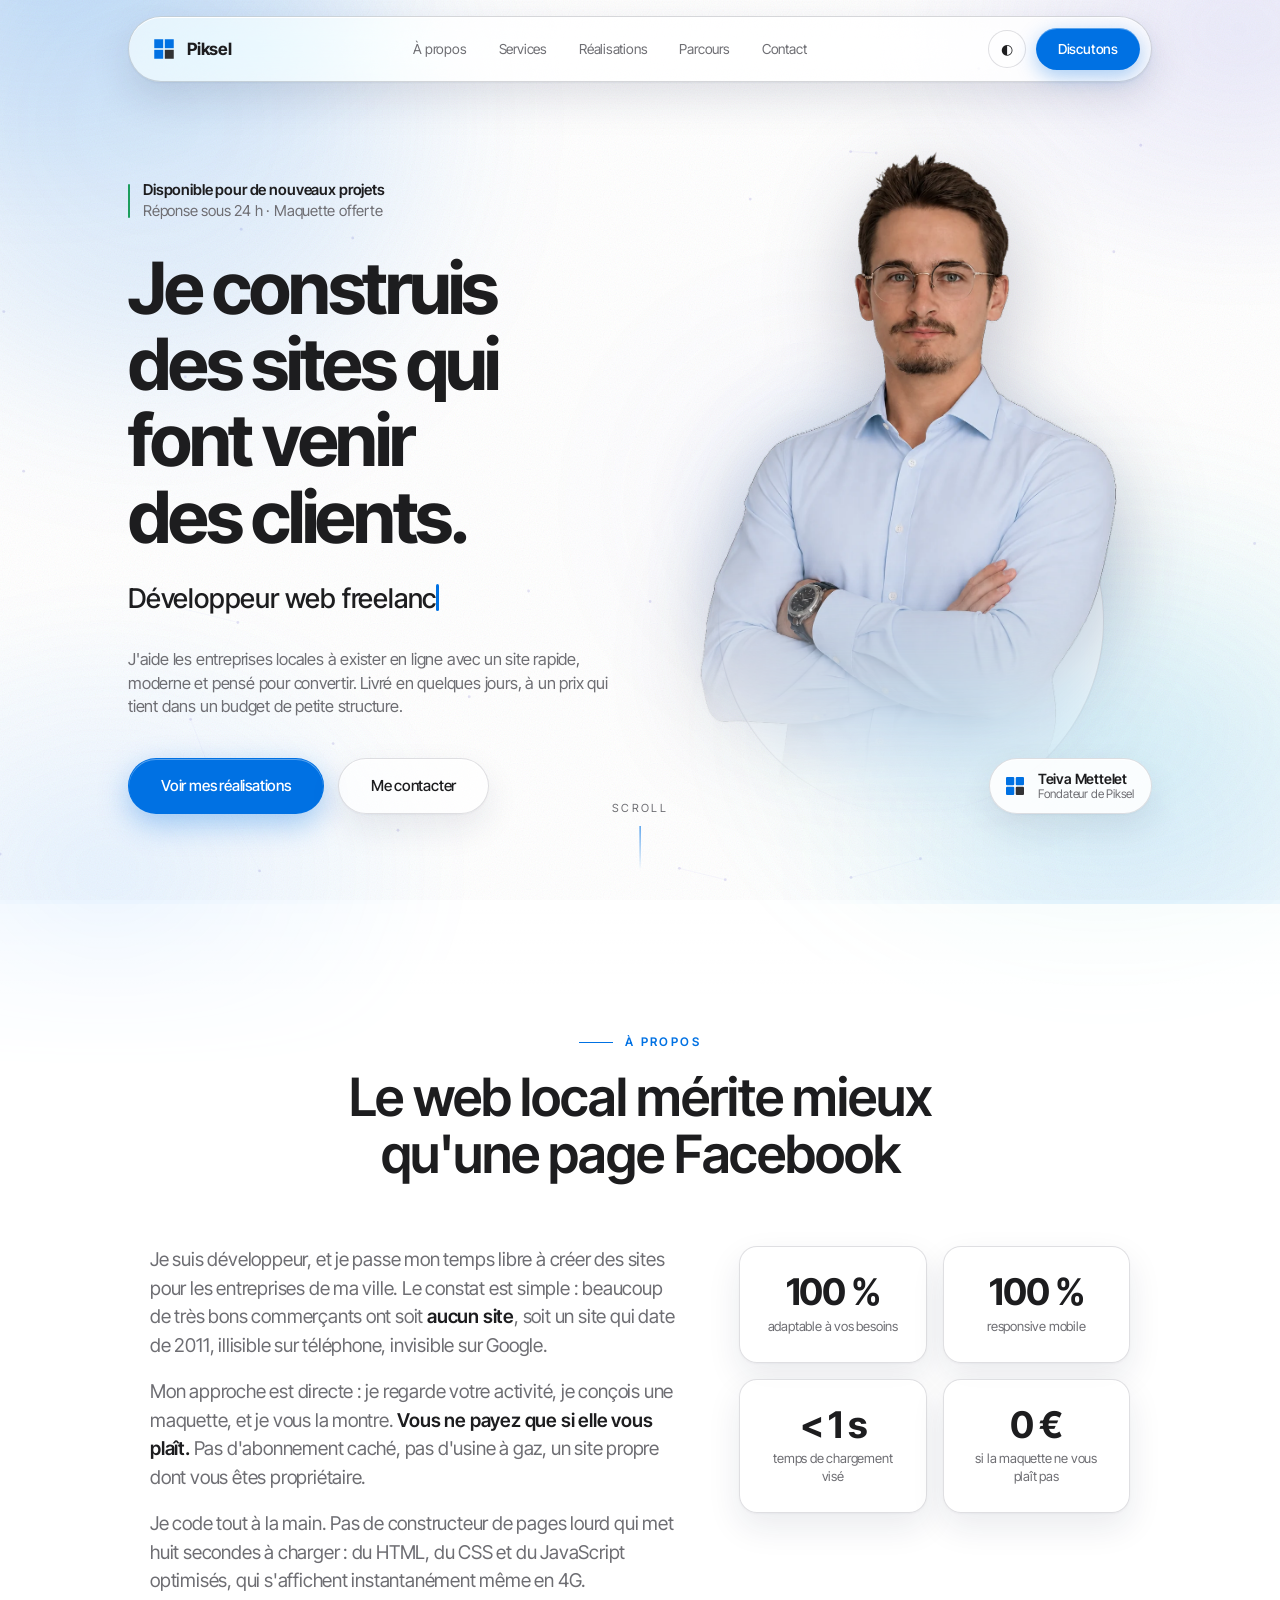
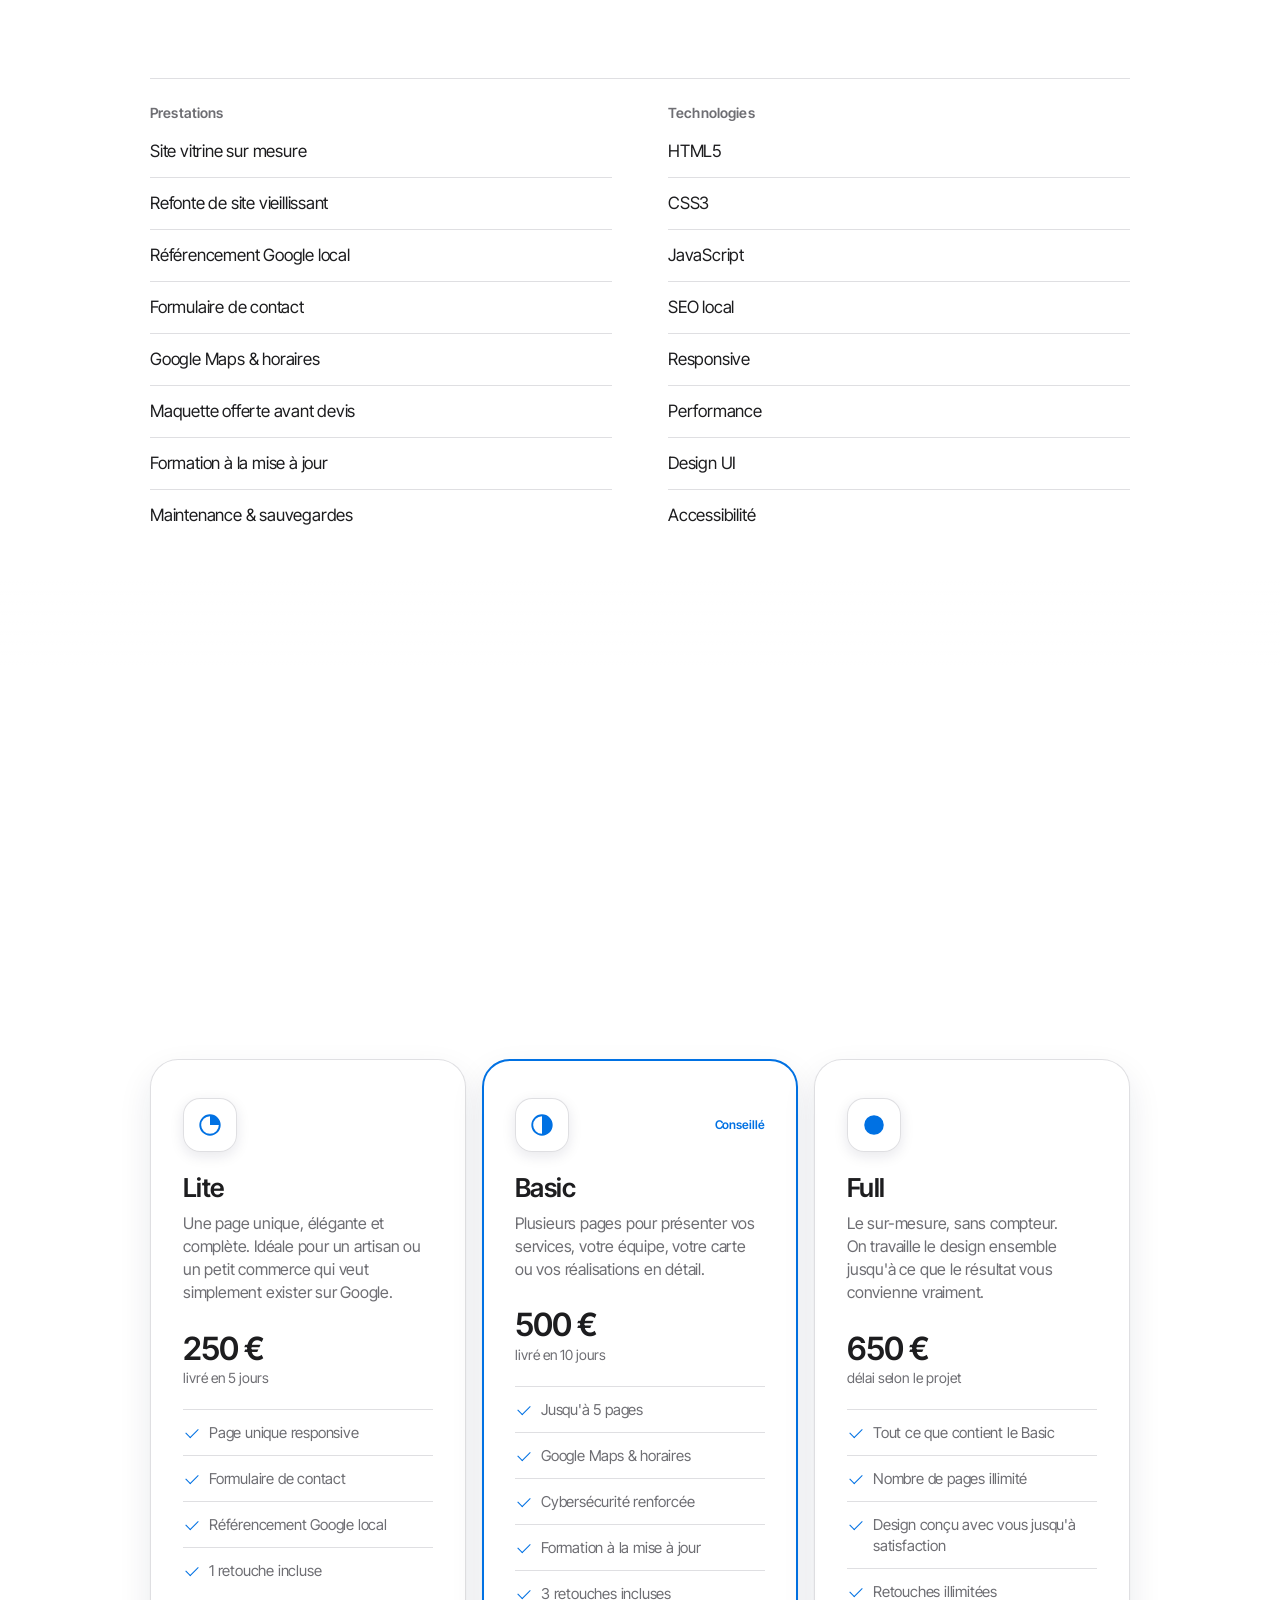
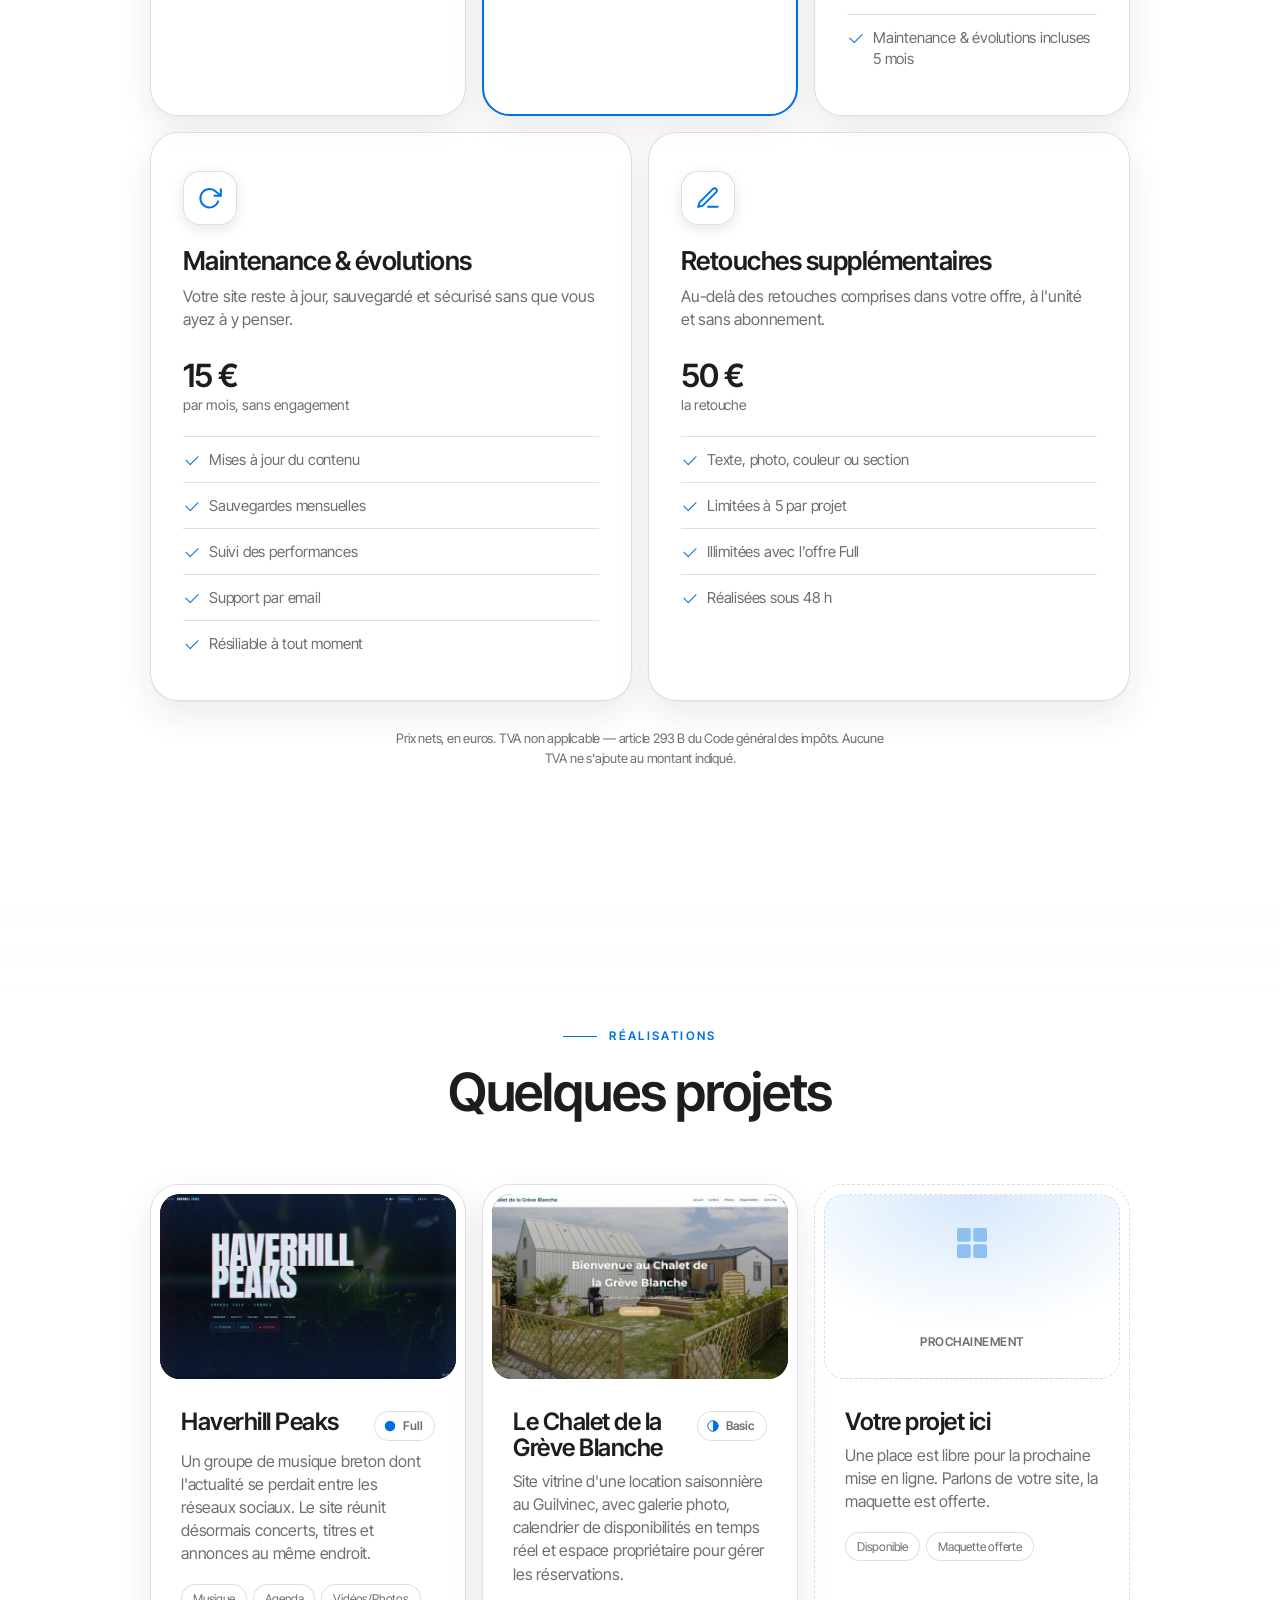
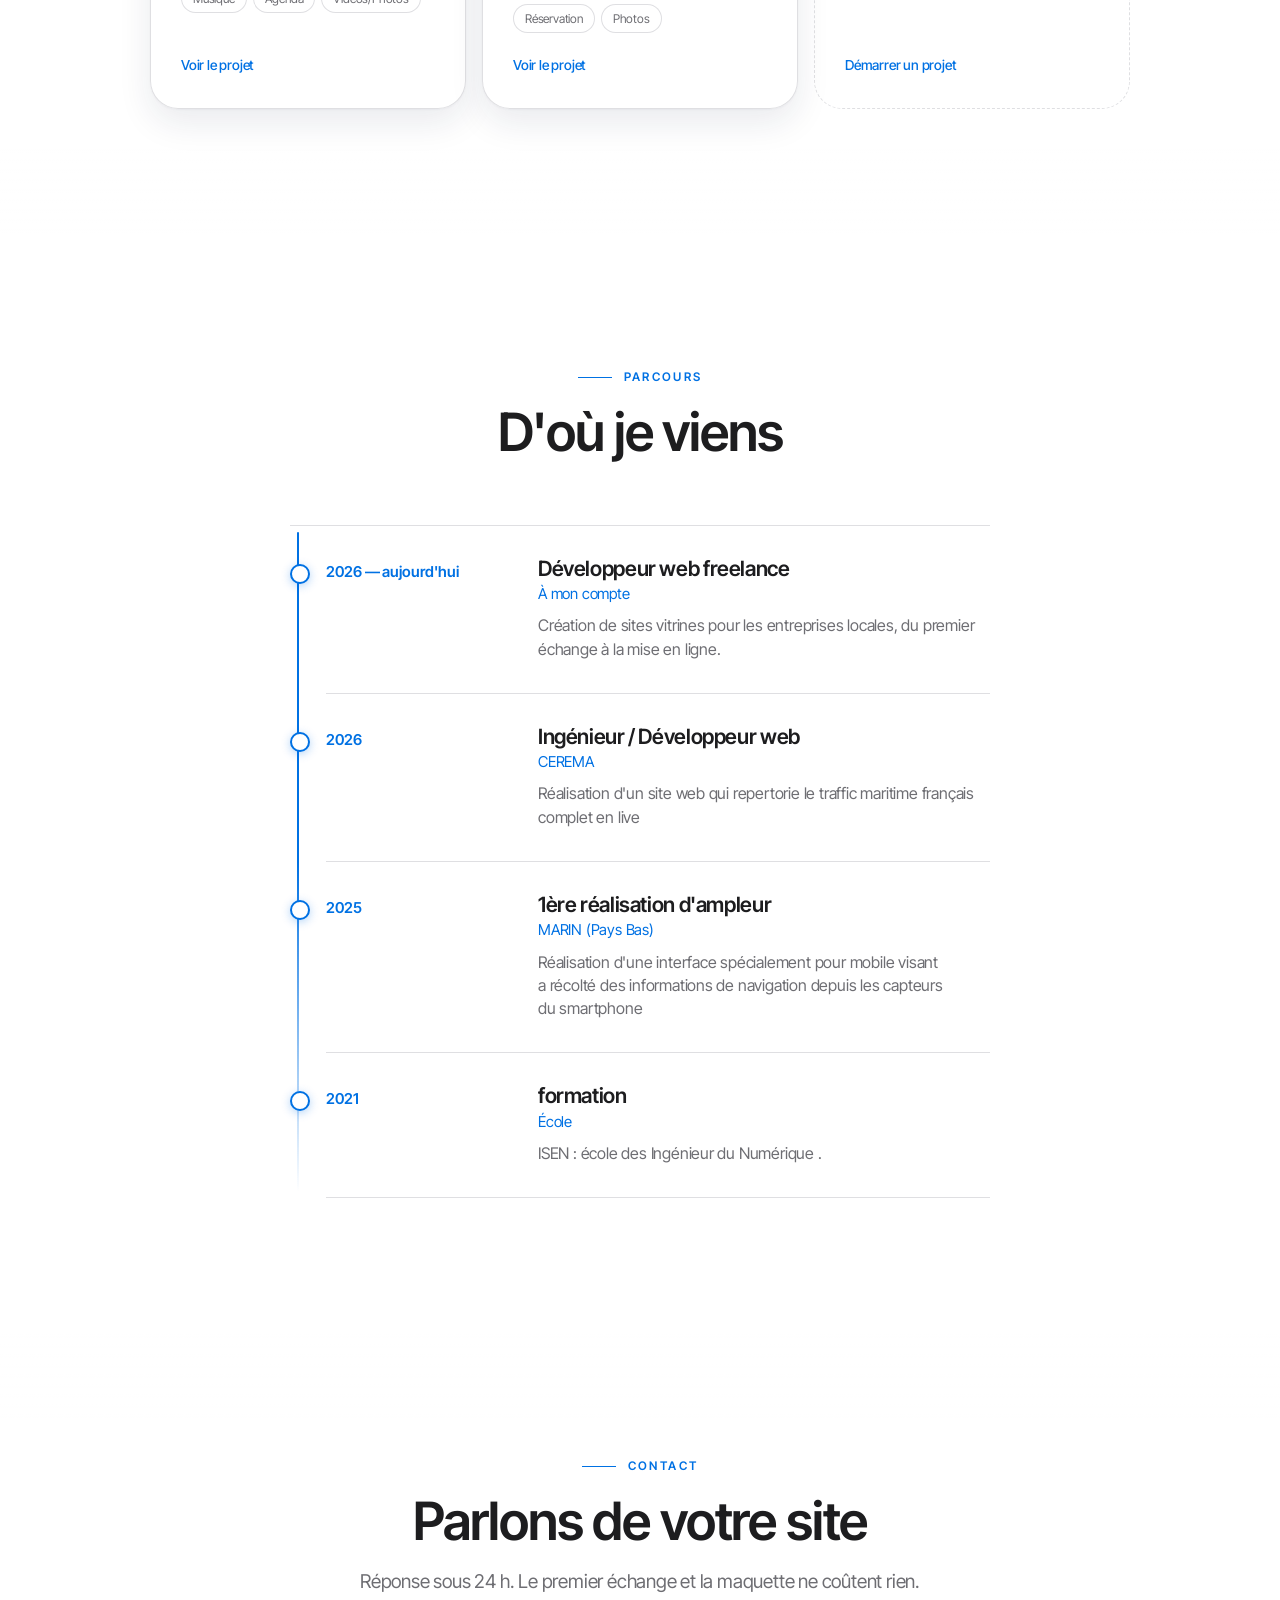
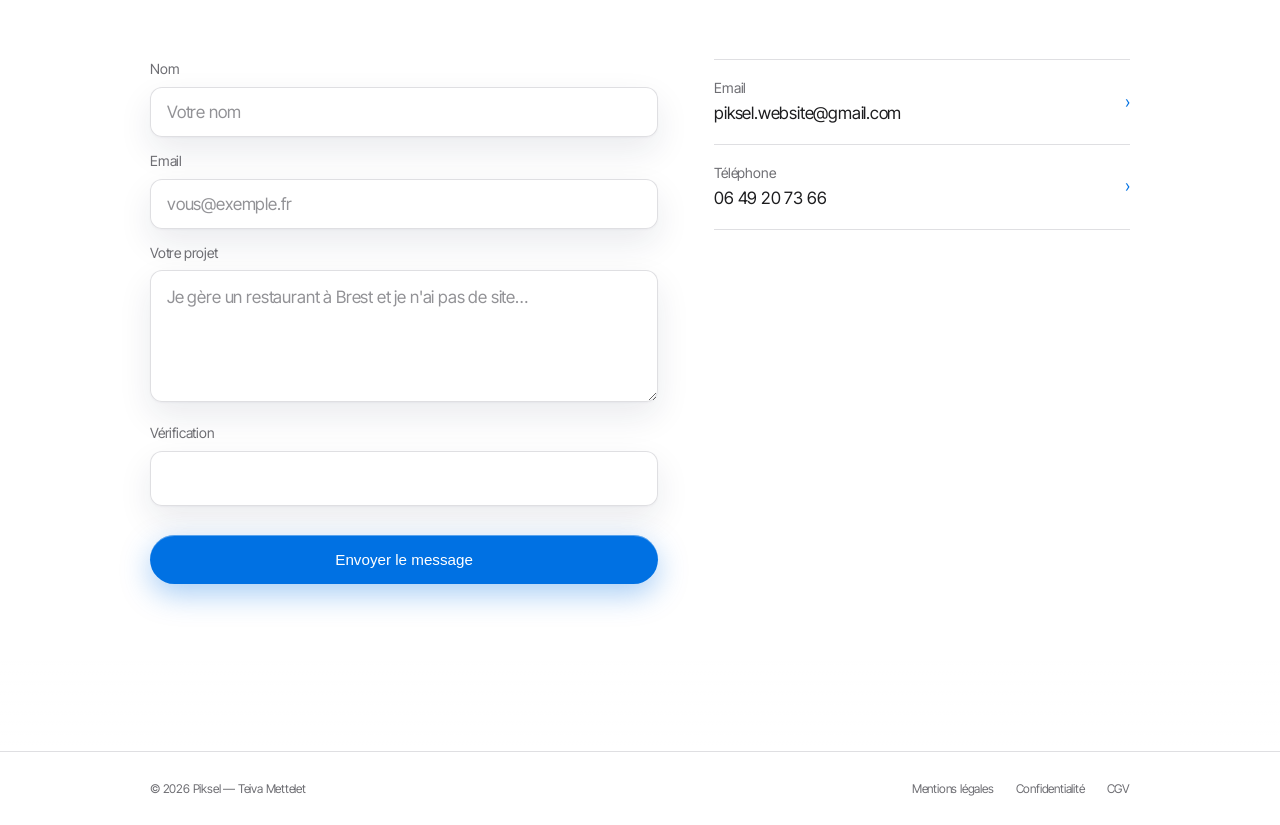
==== index.html @ 043a52ed "Site Piksel — online - security" ====
<!DOCTYPE html>
<html lang="fr">
<head>
  <meta charset="UTF-8" />
  <meta name="viewport" content="width=device-width, initial-scale=1.0" />
  <title>Piksel — Création de site internet pour entreprises locales | Teiva Mettelet</title>
  <meta name="description" content="Création de sites vitrines rapides et modernes pour artisans, commerçants et TPE. Maquette offerte, livraison en quelques jours, à partir de 250 €. Par Teiva Mettelet, développeur web freelance." />

  <!-- Adresse de référence du site. Google voit la même page sur
       piksel-web.fr et sur piksel-aj3.pages.dev (conservé pour les
       préversions) : sans cette balise, il les traiterait comme du
       contenu dupliqué et n'en indexerait qu'une, choisie au hasard. -->
  <link rel="canonical" href="https://piksel-web.fr/" />

  <!-- Aperçu affiché quand le lien est partagé par SMS, WhatsApp,
       LinkedIn ou email. Sans og:image, l'aperçu sort sans visuel. -->
  <meta property="og:title" content="Piksel — Création de site internet pour entreprises locales" />
  <meta property="og:description" content="Sites vitrines rapides et modernes pour artisans, commerçants et TPE. Maquette offerte, à partir de 250 €." />
  <meta property="og:type" content="website" />
  <meta property="og:url" content="https://piksel-web.fr/" />
  <meta property="og:site_name" content="Piksel" />
  <meta property="og:locale" content="fr_FR" />
  <meta property="og:image" content="https://piksel-web.fr/og.jpg" />
  <meta property="og:image:width" content="1200" />
  <meta property="og:image:height" content="630" />
  <meta property="og:image:alt" content="Piksel — Teiva Mettelet, développeur web freelance" />
  <meta name="twitter:card" content="summary_large_image" />
  <meta name="twitter:image" content="https://piksel-web.fr/og.jpg" />
  <meta name="theme-color" content="#ffffff" media="(prefers-color-scheme: light)" />
  <meta name="theme-color" content="#000000" media="(prefers-color-scheme: dark)" />
  <meta property="og:url" content="https://piksel-web.fr/" />
  <meta property="og:image" content="https://piksel-web.fr/og.jpg" />
  <meta property="og:image:width" content="1200" />
  <meta property="og:image:height" content="630" />
  <meta name="twitter:card" content="summary_large_image" />

  <link rel="icon" href="data:image/svg+xml,%3Csvg xmlns='http://www.w3.org/2000/svg' viewBox='0 0 32 32'%3E%3Crect width='32' height='32' rx='7' fill='%231d1d1f'/%3E%3Crect x='7' y='7' width='8' height='8' rx='1' fill='%230071e3'/%3E%3Crect x='17' y='7' width='8' height='8' rx='1' fill='%23fff' opacity='.92'/%3E%3Crect x='7' y='17' width='8' height='8' rx='1' fill='%23fff' opacity='.4'/%3E%3Crect x='17' y='17' width='8' height='8' rx='1' fill='%230071e3' opacity='.55'/%3E%3C/svg%3E" />

  <!-- Police hébergée sur ce serveur plutôt que chez Google Fonts.
       Charger la police depuis fonts.googleapis.com transmettait l'adresse
       IP de chaque visiteur à Google sans son consentement — un point que
       la CNIL surveille et qui a déjà valu une condamnation en Allemagne.
       Bénéfice annexe : deux connexions externes en moins au chargement. -->
  <link rel="preload" href="fonts/inter-tight-latin-400.woff2" as="font" type="font/woff2" crossorigin />
  <link rel="preload" href="fonts/inter-tight-latin-700.woff2" as="font" type="font/woff2" crossorigin />

  <link rel="canonical" href="https://piksel-web.fr/" />


  <!-- Captcha Cloudflare Turnstile.
       Rendu « explicite » plutôt qu'automatique : le site a son propre
       bouton clair/sombre, alors que le mode `auto` du widget suivrait le
       réglage du système. On le pilote donc depuis notre JS.
       Ce callback est défini AVANT le chargement de l'API : selon l'ordre
       d'exécution, c'est soit lui, soit le script principal, qui déclenche
       le rendu — les deux cas sont couverts. -->
  <script>
    window.pikselTurnstile = () => window.piksel && window.piksel.renderCaptcha();
  </script>
  <script src="https://challenges.cloudflare.com/turnstile/v0/api.js?render=explicit&onload=pikselTurnstile"
          async defer></script>

  <!-- ============================================================
       DONNÉES STRUCTURÉES (JSON-LD)
       Décrit l'activité dans un format que Google lit directement, au
       lieu de la deviner depuis le texte. C'est ce qui permet
       d'apparaître comme prestataire local plutôt que comme simple page.

       À AJUSTER : `areaServed` vaut « France » par défaut. Remplace-le
       par ta ville et les communes alentour — c'est le champ qui pèse
       le plus pour ressortir sur « création site internet [ville] ».
       ============================================================ -->
  <script type="application/ld+json">
  {
    "@context": "https://schema.org",
    "@graph": [
      {
        "@type": "ProfessionalService",
        "@id": "https://piksel-web.fr/#business",
        "name": "Piksel",
        "url": "https://piksel-web.fr/",
        "image": "https://piksel-web.fr/og.jpg",
        "logo": "https://piksel-web.fr/piksel-logo.svg",
        "description": "Création de sites vitrines rapides et modernes pour les artisans, commerçants et petites entreprises. Maquette offerte avant tout engagement.",
        "email": "piksel.website@gmail.com",
        "telephone": "+33649207366",
        "priceRange": "250 € - 650 €",
        "currenciesAccepted": "EUR",
        "areaServed": { "@type": "Country", "name": "France" },
        "founder": { "@id": "https://piksel-web.fr/#teiva" },
        "knowsLanguage": "fr-FR",
        "hasOfferCatalog": {
          "@type": "OfferCatalog",
          "name": "Création de sites vitrines",
          "itemListElement": [
            {
              "@type": "Offer",
              "name": "Lite — page unique",
              "description": "Une page unique, élégante et complète, avec formulaire de contact et référencement Google local.",
              "price": "250",
              "priceCurrency": "EUR"
            },
            {
              "@type": "Offer",
              "name": "Basic — site multipage",
              "description": "Jusqu'à 5 pages, Google Maps et horaires, formation à la mise à jour.",
              "price": "500",
              "priceCurrency": "EUR"
            },
            {
              "@type": "Offer",
              "name": "Full — sur mesure",
              "description": "Nombre de pages illimité, design conçu avec vous, retouches illimitées.",
              "price": "650",
              "priceCurrency": "EUR"
            },
            {
              "@type": "Offer",
              "name": "Maintenance & évolutions",
              "description": "Mises à jour, sauvegardes et suivi des performances, sans engagement.",
              "price": "15",
              "priceCurrency": "EUR"
            }
          ]
        }
      },
      {
        "@type": "Person",
        "@id": "https://piksel-web.fr/#teiva",
        "name": "Teiva Mettelet",
        "jobTitle": "Développeur web freelance",
        "image": "https://piksel-web.fr/teiva.webp",
        "url": "https://piksel-web.fr/",
        "worksFor": { "@id": "https://piksel-web.fr/#business" },
        "knowsAbout": ["Développement web", "HTML", "CSS", "JavaScript", "Référencement local", "Accessibilité web"]
      },
      {
        "@type": "WebSite",
        "@id": "https://piksel-web.fr/#site",
        "url": "https://piksel-web.fr/",
        "name": "Piksel",
        "inLanguage": "fr-FR",
        "publisher": { "@id": "https://piksel-web.fr/#business" }
      }
    ]
  }
  </script>

  <style>
    /* ----- POLICE LOCALE -----
       `font-display: swap` affiche immédiatement une police système, puis
       bascule : le texte reste lisible pendant le chargement.
       `unicode-range` évite de télécharger le jeu étendu à ceux qui n'en
       ont pas besoin — le navigateur ne prend latin-ext que s'il croise
       un caractère qui l'exige. */
    @font-face {
      font-family: 'Inter Tight';
      font-style: normal;
      font-weight: 400;
      font-display: swap;
      src: url('fonts/inter-tight-latin-400.woff2') format('woff2');
      unicode-range: U+0000-00FF, U+0131, U+0152-0153, U+02BB-02BC, U+2000-206F, U+2074, U+20AC, U+2122, U+2191, U+2193, U+2212, U+2215;
    }
    @font-face {
      font-family: 'Inter Tight';
      font-style: normal;
      font-weight: 500;
      font-display: swap;
      src: url('fonts/inter-tight-latin-500.woff2') format('woff2');
      unicode-range: U+0000-00FF, U+0131, U+0152-0153, U+02BB-02BC, U+2000-206F, U+2074, U+20AC, U+2122, U+2191, U+2193, U+2212, U+2215;
    }
    @font-face {
      font-family: 'Inter Tight';
      font-style: normal;
      font-weight: 600;
      font-display: swap;
      src: url('fonts/inter-tight-latin-600.woff2') format('woff2');
      unicode-range: U+0000-00FF, U+0131, U+0152-0153, U+02BB-02BC, U+2000-206F, U+2074, U+20AC, U+2122, U+2191, U+2193, U+2212, U+2215;
    }
    @font-face {
      font-family: 'Inter Tight';
      font-style: normal;
      font-weight: 700;
      font-display: swap;
      src: url('fonts/inter-tight-latin-700.woff2') format('woff2');
      unicode-range: U+0000-00FF, U+0131, U+0152-0153, U+02BB-02BC, U+2000-206F, U+2074, U+20AC, U+2122, U+2191, U+2193, U+2212, U+2215;
    }
    @font-face {
      font-family: 'Inter Tight';
      font-style: normal;
      font-weight: 400;
      font-display: swap;
      src: url('fonts/inter-tight-latin-ext-400.woff2') format('woff2');
      unicode-range: U+0100-02BA, U+02BD-02C5, U+02C7-02CC, U+02CE-02D7, U+02DD-02FF, U+0304, U+0308, U+0329, U+1D00-1DBF, U+1E00-1E9F, U+1EF2-1EFF, U+2020, U+20A0-20AB, U+20AD-20C0, U+2113, U+2C60-2C7F, U+A720-A7FF;
    }
    @font-face {
      font-family: 'Inter Tight';
      font-style: normal;
      font-weight: 700;
      font-display: swap;
      src: url('fonts/inter-tight-latin-ext-700.woff2') format('woff2');
      unicode-range: U+0100-02BA, U+02BD-02C5, U+02C7-02CC, U+02CE-02D7, U+02DD-02FF, U+0304, U+0308, U+0329, U+1D00-1DBF, U+1E00-1E9F, U+1EF2-1EFF, U+2020, U+20A0-20AB, U+20AD-20C0, U+2113, U+2C60-2C7F, U+A720-A7FF;
    }

    /* ============================================================
       PIKSEL — style Apple, verre subtil, dynamique.
       Reprend les couleurs, la typo et la rigueur de la version
       « index.html », tout en conservant la richesse interactive
       de la version glassmorphisme (loader, machine à écrire,
       curseur, canvas, tilt 3D, carrousels).
       ============================================================ */

    /* ----- VARIABLES APPLE + GLASS ----- */
    :root {
      --bg: #ffffff;
      --txt: #1d1d1f;
      --txt-dim: #6e6e73;
      --line: rgba(28, 34, 54, .14);
      --accent: #0071e3;
      --accent-hi: #0077ed;
      --ok: #1d9e5e;

      /* verre */
      --veil: rgba(255, 255, 255, .30);
      --veil-alt: rgba(255, 255, 255, .62);
      --card: rgba(255, 255, 255, .66);
      --card-hi: rgba(255, 255, 255, .88);
      --card-line: rgba(255, 255, 255, .85);
      --card-inner: inset 0 1px 0 rgba(255, 255, 255, .95);
      --card-shadow: 0 1px 2px rgba(22, 34, 66, .04), 0 14px 34px rgba(22, 34, 66, .09);
      --card-shadow-hi: 0 2px 4px rgba(22, 34, 66, .05), 0 22px 50px rgba(22, 34, 66, .14);
      --blur: blur(22px) saturate(180%);
      /* La capsule de nav flotte sur du blanc pur : avec --card/--blur le
         verre y devenait quasi invisible. Elle a donc son propre verre,
         plus dense et plus sature. En sombre il etait deja juste : les
         valeurs y retombent sur --card / --blur. */
      --nav-glass: rgba(255, 255, 255, .58);
      --nav-glass-hi: rgba(255, 255, 255, .72);
      --nav-blur: blur(34px) saturate(210%) brightness(1.05);
      --nav-shadow: 0 1px 2px rgba(22, 34, 66, .06), 0 16px 40px rgba(22, 34, 66, .13);
      --nav-shadow-hi: 0 2px 5px rgba(22, 34, 66, .08), 0 24px 56px rgba(22, 34, 66, .18);
      --nav-line: rgba(28, 34, 54, .18);

      --radius: 18px;
      --radius-lg: 28px;
      --radius-s: 12px;
      --pill: 980px;
      --max: 1024px;
      --read: 700px;
      --ease: cubic-bezier(.28, .11, .32, 1);
    }

    /* .alt est défini plus bas, avec les règles de section. */

    html[data-theme="dark"] {
      --bg: #000000;
      --txt: #f5f5f7;
      --txt-dim: #86868b;
      --line: rgba(255, 255, 255, .16);
      --accent: #2997ff;
      --accent-hi: #47a5ff;
      --ok: #30d158;
      --veil: rgba(0, 0, 0, .32);
      --veil-alt: rgba(255, 255, 255, .055);
      --card: rgba(255, 255, 255, .075);
      --card-hi: rgba(255, 255, 255, .115);
      --card-line: rgba(255, 255, 255, .13);
      --card-inner: inset 0 1px 0 rgba(255, 255, 255, .09);
      --card-shadow: 0 1px 2px rgba(0, 0, 0, .3), 0 14px 34px rgba(0, 0, 0, .45);
      --card-shadow-hi: 0 2px 4px rgba(0, 0, 0, .35), 0 22px 50px rgba(0, 0, 0, .55);
      /* le verre sombre etait deja au bon niveau : on ne touche a rien */
      --nav-glass: var(--card);
      --nav-glass-hi: var(--card-hi);
      --nav-blur: var(--blur);
      --nav-shadow: var(--card-shadow);
      --nav-shadow-hi: var(--card-shadow-hi);
      --nav-line: var(--line);
    }

    /* ----- RESET & FOND ----- */
    * {
      margin: 0;
      padding: 0;
      box-sizing: border-box;
    }

    html {
      scroll-behavior: smooth;
      -webkit-text-size-adjust: 100%;
      overflow-x: clip;
      background: var(--bg);
      transition: background .4s var(--ease);
    }

    body {
      background: transparent;
      color: var(--txt);
      font-family: -apple-system, BlinkMacSystemFont, 'SF Pro Text', 'SF Pro Display', 'Inter Tight', 'Helvetica Neue', Arial, sans-serif;
      font-size: 17px;
      line-height: 1.47;
      letter-spacing: -.012em;
      -webkit-font-smoothing: antialiased;
      -moz-osx-font-smoothing: grayscale;
      overflow-x: hidden;
      position: relative;
      transition: color .4s var(--ease);
      min-height: 100vh;
    }

    /* nappe de couleur (fixe) */
    body::before {
      content: '';
      position: fixed;
      inset: -15%;
      z-index: -2;
      pointer-events: none;
      background:
        radial-gradient(38% 40% at 14% 6%, rgba(0, 113, 227, .18), transparent 62%),
        radial-gradient(34% 36% at 86% 14%, rgba(88, 86, 214, .13), transparent 62%),
        radial-gradient(40% 42% at 78% 74%, rgba(52, 199, 190, .11), transparent 62%),
        radial-gradient(34% 38% at 18% 86%, rgba(10, 132, 255, .10), transparent 62%);
      filter: blur(26px);
    }

    html[data-theme="dark"] body::before {
      opacity: .62;
    }

    /* grain */
    body::after {
      content: '';
      position: fixed;
      inset: 0;
      z-index: -1;
      pointer-events: none;
      opacity: .2;
      background-image: url("data:image/svg+xml,%3Csvg xmlns='http://www.w3.org/2000/svg' width='140' height='140'%3E%3Cfilter id='n'%3E%3CfeTurbulence type='fractalNoise' baseFrequency='.85' numOctaves='3'/%3E%3C/filter%3E%3Crect width='140' height='140' filter='url(%23n)' opacity='.42'/%3E%3C/svg%3E");
    }

    /* ----- TYPOGRAPHIE ----- */
    h1,
    h2,
    h3,
    h4 {
      font-weight: 600;
      line-height: 1.08;
      letter-spacing: -.02em;
    }

    a {
      color: inherit;
      text-decoration: none;
    }
    img {
      max-width: 100%;
      display: block;
    }
    ::selection {
      background: rgba(0, 113, 227, .22);
    }
    :focus-visible {
      outline: 3px solid var(--accent);
      outline-offset: 3px;
      border-radius: 4px;
    }

    .wrap {
      width: 100%;
      max-width: var(--max);
      margin: 0 auto;
      padding: 0 22px;
    }

    /* ----- LOADER (apple‑like) ----- */
    #loader {
      position: fixed;
      inset: 0;
      z-index: 9999;
      background: var(--bg);
      display: flex;
      align-items: center;
      justify-content: center;
      flex-direction: column;
      gap: 26px;
      transition: opacity .7s var(--ease), visibility .7s;
    }
    #loader.done {
      opacity: 0;
      visibility: hidden;
    }
    .load-lock {
      display: flex;
      align-items: center;
      gap: 16px;
    }
    .load-mark {
      width: clamp(38px, 7vw, 54px);
      height: clamp(38px, 7vw, 54px);
      flex: none;
      color: var(--txt);
      opacity: 0;
      transform: scale(.6) rotate(-25deg);
      animation: markIn .9s var(--ease) .1s forwards;
    }
    @keyframes markIn {
      to {
        opacity: 1;
        transform: scale(1) rotate(0);
      }
    }
    .load-mark rect.p {
      animation: blipx 2.4s ease-in-out infinite;
    }
    .load-mark rect.p:nth-of-type(2) {
      animation-delay: .3s;
    }
    .load-mark rect.p:nth-of-type(3) {
      animation-delay: .6s;
    }
    .load-mark rect.p:nth-of-type(4) {
      animation-delay: .9s;
    }
    @keyframes blipx {
      0%,
      100% {
        opacity: 1;
      }
      45% {
        opacity: .25;
      }
    }

    .load-name {
      font-size: clamp(2rem, 6vw, 3.2rem);
      font-weight: 700;
      letter-spacing: -.03em;
      overflow: hidden;
    }
    .load-name span {
      display: inline-block;
      transform: translateY(110%);
      animation: riseUp .85s var(--ease) forwards;
    }
    @keyframes riseUp {
      to {
        transform: translateY(0);
      }
    }

    .load-bar {
      width: min(240px, 50vw);
      height: 5px;
      border-radius: 9px;
      overflow: hidden;
      background: var(--card);
      backdrop-filter: var(--blur);
      -webkit-backdrop-filter: var(--blur);
      border: 1px solid var(--line);
      box-shadow: var(--card-inner);
    }
    .load-bar i {
      display: block;
      height: 100%;
      width: 0;
      background: var(--accent);
      border-radius: 9px;
      animation: fill 1.5s var(--ease) forwards;
    }
    @keyframes fill {
      to {
        width: 100%;
      }
    }

    /* ----- CURSEUR -----
       Plus d'element suiveur : le curseur systeme est simplement remplace par
       une fleche dessinee en SVG. Zero JavaScript, zero latence, et il reste
       un vrai curseur — pas un disque qui court apres le pointeur.

       Chaque fleche est dessinee DEUX FOIS sur le meme trace :
         1. dessous, un contour epais en bleu, joints arrondis
         2. dessus, le meme trace rempli et contourne en blanc, plus fin
       La difference des deux epaisseurs (3,6 - 1,6) / 2 laisse voir exactement
       1 px de bleu. C'est ce qui donne un liseré fin ET des angles courbes,
       sans avoir a decrire les arrondis dans le trace lui-meme.

       Le couple `4 3` en fin de declaration est le point actif : la pointe. */
    :root {
      /* Taille reduite a 80 % : le viewBox reste 28 pour ne pas retoucher le
         trace, seules width/height passent a 22 (28 x 0.8 = 22.4). Le point
         actif suit la meme reduction : 4 3 -> 3 2. */
      --cur: url("data:image/svg+xml,%3Csvg xmlns='http://www.w3.org/2000/svg' width='22' height='22' viewBox='0 0 28 28'%3E%3Cg fill='none' stroke-linejoin='round' stroke-linecap='round'%3E%3Cpath d='M4 3 4 22.2 8.9 17.6 11.9 24.2 15.2 22.7 12.3 16.4 18.9 16.1Z' stroke='%230071e3' stroke-width='3.6'/%3E%3Cpath d='M4 3 4 22.2 8.9 17.6 11.9 24.2 15.2 22.7 12.3 16.4 18.9 16.1Z' fill='%23ffffff' stroke='%23ffffff' stroke-width='1.6'/%3E%3C/g%3E%3C/svg%3E") 3 2, auto;
      /* survol : la meme fleche en negatif, bleue a liseré blanc */
      --cur-link: url("data:image/svg+xml,%3Csvg xmlns='http://www.w3.org/2000/svg' width='22' height='22' viewBox='0 0 28 28'%3E%3Cg fill='none' stroke-linejoin='round' stroke-linecap='round'%3E%3Cpath d='M4 3 4 22.2 8.9 17.6 11.9 24.2 15.2 22.7 12.3 16.4 18.9 16.1Z' stroke='%23ffffff' stroke-width='3.6'/%3E%3Cpath d='M4 3 4 22.2 8.9 17.6 11.9 24.2 15.2 22.7 12.3 16.4 18.9 16.1Z' fill='%230071e3' stroke='%230071e3' stroke-width='1.6'/%3E%3C/g%3E%3C/svg%3E") 3 2, pointer;
    }
    html {
      cursor: var(--cur);

      /* ----- BARRE DE DEFILEMENT -----
         `color-scheme` aligne aussi les widgets natifs (menus, champs de
         date) sur le theme courant. Le pouce reprend le gris discret du
         texte secondaire, la piste reste transparente pour laisser passer
         le fond anime de la page. */
      color-scheme: light;
      --sb-thumb: rgba(28, 34, 54, .28);
      --sb-track: transparent;
      scrollbar-width: thin;
      scrollbar-color: var(--sb-thumb) var(--sb-track);
    }
    html[data-theme="dark"] {
      color-scheme: dark;
      --sb-thumb: rgba(255, 255, 255, .26);
    }
    /* Un pouce trop pale devient invisible pour qui force le contraste. */
    @media (prefers-contrast: more) {
      html {
        --sb-thumb: #000;
      }
      html[data-theme="dark"] {
        --sb-thumb: #fff;
      }
    }
    /* Repli pour les moteurs WebKit anterieurs a scrollbar-color
       (Safari < 26.2). Les variables ci-dessus y cascadent telles quelles. */
    @supports not (scrollbar-color: auto) {
      html::-webkit-scrollbar {
        width: 11px;
        height: 11px;
      }
      html::-webkit-scrollbar-track {
        background: var(--sb-track);
      }
      html::-webkit-scrollbar-thumb {
        background: var(--sb-thumb);
        border-radius: 99px;
        border: 3px solid transparent;
        background-clip: content-box;
      }
      html::-webkit-scrollbar-thumb:hover {
        background: var(--accent);
        background-clip: content-box;
      }
    }
    a,
    label,
    summary,
    [role="button"],
    .card,
    .proj,
    .stat {
      cursor: var(--cur-link);
    }
    /* la barre d'insertion reste la bonne indication dans un champ de saisie */
    input,
    textarea,
    select {
      cursor: text;
    }
    textarea {
      cursor: auto;
    }

    /* barre de progression */
    #progress {
      position: fixed;
      top: 0;
      left: 0;
      height: 3px;
      width: 100%;
      background: var(--accent);
      z-index: 8000;
      transform: scaleX(0);
      transform-origin: 0 50%;
      will-change: transform;
    }

    /* ----- NAV (capsule flottante) ----- */
    header {
      position: fixed;
      top: 16px;
      left: 0;
      right: 0;
      z-index: 800;
      transition: top .45s var(--ease);
    }
    /* CORRECTIF : le flou est porte par .nav::before, jamais par .nav.
       Un element avec backdrop-filter devient le bloc conteneur de ses
       descendants en position:fixed. Le menu mobile (.links, enfant de .nav)
       calait donc ses inset sur la capsule de 60px au lieu de l'ecran :
       fond quasi inexistant, liens etales par-dessus la page. */
    .nav {
      position: relative;
      display: flex;
      align-items: center;
      justify-content: space-between;
      gap: 20px;
      padding: 11px 11px 11px 22px;
      border-radius: 99px;
      background: none;
      border: 1px solid transparent;
    }
    .nav::before {
      content: '';
      position: absolute;
      inset: -1px;
      z-index: -1;
      border-radius: 99px;
      background: var(--nav-glass);
      backdrop-filter: var(--nav-blur);
      -webkit-backdrop-filter: var(--nav-blur);
      border: 1px solid var(--nav-line);
      box-shadow: var(--nav-shadow), var(--card-inner);
      transition: box-shadow .45s var(--ease), background .45s var(--ease), opacity .35s var(--ease);
    }
    header.stuck .nav::before {
      background: var(--nav-glass-hi);
      box-shadow: var(--nav-shadow-hi), var(--card-inner);
    }
    /* le menu couvre tout l'ecran : la capsule se dissout dessous au lieu de
       rester a moitie visible */
    body.menu-open .nav::before {
      opacity: 0;
    }

    .logo {
      font-weight: 700;
      font-size: 1.06rem;
      display: flex;
      align-items: center;
      gap: 10px;
    }
    .logo svg {
      width: 26px;
      height: 26px;
      flex: none;
    }
    /* Clignotement en cascade des 4 carrés — partagé par le logo de la nav
       et celui de la plaque du portrait, pour qu'ils battent à l'identique. */
    .logo svg rect.p,
    .ph-plate svg rect.p {
      animation: blipx 3.2s ease-in-out infinite;
    }
    .logo svg rect.p:nth-of-type(2),
    .ph-plate svg rect.p:nth-of-type(2) {
      animation-delay: .35s;
    }
    .logo svg rect.p:nth-of-type(3),
    .ph-plate svg rect.p:nth-of-type(3) {
      animation-delay: .7s;
    }
    .logo svg rect.p:nth-of-type(4),
    .ph-plate svg rect.p:nth-of-type(4) {
      animation-delay: 1.05s;
    }

    .links {
      display: flex;
      gap: 2px;
      align-items: center;
      position: relative;
    }
    .links a {
      font-size: .86rem;
      color: var(--txt-dim);
      padding: 9px 15px;
      border-radius: 99px;
      transition: color .3s;
      position: relative;
      z-index: 1;
    }
    .links a:hover {
      color: var(--txt);
    }
    .links a.on {
      color: var(--txt);
    }

    /* ----- PASTILLE LIQUIDE -----
       Un seul element physique glisse d'un lien a l'autre au lieu que chaque
       lien allume puis eteigne son propre fond. Pendant le trajet il s'etire
       dans l'axe du deplacement et s'aplatit legerement (scaleX > 1,
       scaleY < 1), puis se retasse avec un ressort : c'est ce couple
       etirement / retassement qui donne la sensation de matiere liquide.
       Position et largeur sont pilotees en JS (voir movePill). */
    .nav-pill {
      position: absolute;
      left: 0;
      top: 50%;
      height: 34px;
      width: 0;
      margin-top: -17px;
      border-radius: 99px;
      background: var(--card-hi);
      border: 1px solid var(--card-line);
      box-shadow: 0 2px 10px rgba(20, 24, 60, .10), var(--card-inner);
      backdrop-filter: blur(8px) saturate(160%);
      -webkit-backdrop-filter: blur(8px) saturate(160%);
      opacity: 0;
      pointer-events: none;
      z-index: 0;
      transform: translateX(0);
      transform-origin: center;
      will-change: transform, width;
      transition:
        transform .34s cubic-bezier(.34, .85, .3, 1),
        width .34s cubic-bezier(.34, .85, .3, 1),
        opacity .3s var(--ease);
    }
    html[data-theme="dark"] .nav-pill {
      border-color: rgba(255, 255, 255, .14);
      box-shadow: 0 2px 12px rgba(0, 0, 0, .35), var(--card-inner);
    }
    .nav-pill.show {
      opacity: 1;
    }
    @media(prefers-reduced-motion:reduce) {
      .nav-pill {
        transition: opacity .2s linear;
      }
    }

    /* Regroupe bouton de theme, CTA et burger. Cette regle remplace un
       ancien attribut style="" : la CSP du site interdit les styles inline
       pour couper la principale voie d'injection XSS. */
    .nav-actions {
      display: flex;
      gap: 10px;
      align-items: center;
    }

    .nav-cta {
      font-size: .86rem;
      font-weight: 500;
      padding: 11px 22px;
      border-radius: 99px;
      color: #fff;
      background: var(--accent);
      box-shadow: 0 6px 20px rgba(0, 113, 227, .35), inset 0 1px 0 rgba(255, 255, 255, .35);
      transition: transform .35s var(--ease), box-shadow .35s, background .35s;
    }
    .nav-cta:hover {
      transform: translateY(-2px);
      background: var(--accent-hi);
      box-shadow: 0 12px 30px rgba(0, 113, 227, .45), inset 0 1px 0 rgba(255, 255, 255, .35);
    }

    #themeBtn {
      background: rgba(255, 255, 255, .4);
      border: 1px solid var(--line);
      color: var(--txt);
      width: 38px;
      height: 38px;
      border-radius: 50%;
      cursor: var(--cur-link);
      display: grid;
      place-items: center;
      font-size: .9rem;
      transition: .35s var(--ease);
      box-shadow: var(--card-inner);
    }
    html[data-theme="dark"] #themeBtn {
      background: rgba(255, 255, 255, .07);
    }
    #themeBtn:hover {
      transform: rotate(25deg) scale(1.06);
    }

    .menu-cta {
      display: none;
    }
    #burger {
      display: none;
      background: none;
      border: 0;
      color: var(--txt);
      cursor: var(--cur-link);
      flex-direction: column;
      gap: 5px;
      padding: 9px;
    }
    #burger i {
      display: block;
      width: 22px;
      height: 2px;
      background: var(--txt);
      border-radius: 2px;
      transition: .3s var(--ease);
    }
    #burger.x i:nth-child(1) {
      transform: translateY(7px) rotate(45deg);
    }
    #burger.x i:nth-child(2) {
      opacity: 0;
    }
    #burger.x i:nth-child(3) {
      transform: translateY(-7px) rotate(-45deg);
    }

    /* ----- HERO (version glass) ----- */
    #hero {
      position: relative;
      min-height: 100svh;
      display: flex;
      align-items: center;
      overflow: hidden;
      background: none;
      padding: 0;
    }

    /* halos statiques */
    .blob {
      position: absolute;
      border-radius: 50%;
      filter: blur(90px);
      opacity: .5;
      z-index: 0;
      pointer-events: none;
    }
    .b1 {
      width: 520px;
      height: 520px;
      background: rgba(0, 113, 227, .25);
      top: -140px;
      left: -110px;
    }
    .b2 {
      width: 430px;
      height: 430px;
      background: rgba(10, 132, 255, .18);
      bottom: -150px;
      right: -70px;
    }
    .b3 {
      width: 320px;
      height: 320px;
      background: rgba(88, 86, 214, .15);
      top: 38%;
      right: 24%;
      opacity: .28;
    }
    html[data-theme="dark"] .blob {
      opacity: .55;
    }

    .hero-in {
      position: relative;
      z-index: 2;
      padding: 150px 0 90px;
      display: grid;
      grid-template-columns: 1.02fr .98fr;
      gap: 40px;
      align-items: end;
    }
    .hero-txt {
      min-width: 0;
    }

    /* portrait */
    .hero-photo {
      position: relative;
      display: flex;
      justify-content: center;
      align-items: flex-end;
      margin: 0;
      isolation: isolate;
    }
    .hero-photo picture {
      position: relative;
      z-index: 2;
      display: block;
      width: 100%;
      max-width: 440px;
      margin-bottom: -38px;
      filter: drop-shadow(0 26px 45px rgba(20, 24, 60, .26));
      opacity: 0;
      transform: translateY(28px) scale(.97);
      animation: photoIn 1.1s var(--ease) .55s forwards;
    }
    html[data-theme="dark"] .hero-photo picture {
      filter: drop-shadow(0 26px 45px rgba(0, 0, 0, .55));
    }
    @keyframes photoIn {
      to {
        opacity: 1;
        transform: none;
      }
    }
    .hero-photo img {
      display: block;
      width: 100%;
      height: auto;
      max-height: 78svh;
      object-fit: contain;
      object-position: bottom;
      -webkit-mask-image: radial-gradient(170% 60% at 50% 124%, transparent 0 56%, #000 100%),
        linear-gradient(to bottom, #000 58%, transparent 100%);
      mask-image: radial-gradient(170% 60% at 50% 124%, transparent 0 56%, #000 100%),
        linear-gradient(to bottom, #000 58%, transparent 100%);
      -webkit-mask-composite: source-in;
      mask-composite: intersect;
      -webkit-mask-repeat: no-repeat;
      mask-repeat: no-repeat;
      -webkit-mask-size: 100% 100%;
      mask-size: 100% 100%;
    }
    @supports not (mask-composite: intersect) {
      .hero-photo img {
        -webkit-mask-image: linear-gradient(to bottom, #000 66%, transparent 98%);
        mask-image: linear-gradient(to bottom, #000 66%, transparent 98%);
      }
    }

    .ph-glow {
      position: absolute;
      z-index: 0;
      width: 78%;
      aspect-ratio: 1;
      bottom: 7%;
      left: 50%;
      transform: translateX(-50%);
      border-radius: 50%;
      pointer-events: none;
      background: radial-gradient(circle, rgba(0, 113, 227, .35), rgba(10, 132, 255, .15) 55%, transparent 72%);
      filter: blur(46px);
    }

    .ph-disc {
      position: absolute;
      z-index: 1;
      width: 80%;
      max-width: 400px;
      aspect-ratio: 1;
      bottom: 0;
      left: 50%;
      transform: translateX(-50%);
      border-radius: 50%;
      pointer-events: none;
      background: var(--card);
      backdrop-filter: var(--blur);
      -webkit-backdrop-filter: var(--blur);
      border: 1px solid var(--line);
      box-shadow: var(--card-shadow-hi), var(--card-inner);
      -webkit-mask-image: linear-gradient(#000 62%, transparent 100%);
      mask-image: linear-gradient(#000 62%, transparent 100%);
    }

    /* La plaque est ancrée en bas à droite de la colonne photo.
       .hero-in étant une grille en `align-items: end`, ce bas de colonne
       est exactement celui de .hero-txt : la plaque s'aligne donc d'elle-même
       sur la rangée de boutons, sans valeur magique à maintenir. */
    .ph-plate {
      position: absolute;
      z-index: 3;
      right: 0;
      bottom: 0;
      display: flex;
      align-items: center;
      gap: 11px;
      padding: 11px 17px 11px 13px;
      border-radius: 99px;
      background: var(--card-hi);
      border: 1px solid var(--line);
      box-shadow: var(--card-shadow), var(--card-inner);
    }
    .ph-plate svg {
      width: 24px;
      height: 24px;
      flex: none;
      color: var(--txt);
    }
    .ph-plate b {
      display: block;
      font-size: .88rem;
      font-weight: 600;
      line-height: 1.25;
    }
    .ph-plate small {
      display: block;
      font-size: .74rem;
      color: var(--txt-dim);
      line-height: 1.25;
    }

    /* ----- STATUT DE DISPONIBILITE -----
       Bloc editorial : un filet vertical et deux lignes. Ni pilule, ni
       pastille pulsante. Le vert ne sert qu'ici, et il porte un sens
       (disponible) plutot qu'une decoration — c'est la seule entorse
       assumee a la regle du mono-accent. */
    .avail {
      position: relative;
      padding-left: 15px;
      margin-bottom: 28px;
    }
    .avail::before {
      content: '';
      position: absolute;
      left: 0;
      top: 4px;
      bottom: 4px;
      width: 2px;
      border-radius: 2px;
      background: var(--ok);
    }
    .avail b {
      display: block;
      font-size: 15px;
      font-weight: 600;
      letter-spacing: -.01em;
      line-height: 1.35;
    }
    .avail span {
      display: block;
      margin-top: 1px;
      font-size: 15px;
      line-height: 1.35;
      color: var(--txt-dim);
    }

    h1.title {
      font-size: clamp(2.0rem, 6vw, 4.5rem);
      font-weight: 700;
      letter-spacing: -.045em;
      line-height: 1.06;
    }
    h1.title .line {
      display: block;
      overflow: hidden;
    }
    h1.title .line>span {
      display: block;
      transform: translateY(110%);
      opacity: 0;
      transition: transform .9s var(--ease), opacity .9s var(--ease);
    }

    .role {
      margin-top: 24px;
      font-size: clamp(1.05rem, 3vw, 1.7rem);
      font-weight: 500;
      color: var(--txt-dim);
      min-height: 1.6em;
    }
    .role .type {
      color: var(--txt);
    }
    .role .cur {
      display: inline-block;
      width: 3px;
      height: 1em;
      border-radius: 2px;
      background: var(--accent);
      vertical-align: -.12em;
      animation: blink 1s steps(2) infinite;
    }
    @keyframes blink {
      50% {
        opacity: 0;
      }
    }

    .pitch {
      max-width: 560px;
      margin-top: 26px;
      color: var(--txt-dim);
      font-size: 1.03rem;
      line-height: 1.4;
    }

    .btns {
      display: flex;
      gap: 14px;
      flex-wrap: wrap;
      margin-top: 40px;
    }
    .btn {
      display: inline-flex;
      align-items: center;
      gap: 10px;
      padding: 16px 32px;
      border-radius: 99px;
      font-size: .95rem;
      font-weight: 500;
      transition: all .38s var(--ease);
      border: 1px solid transparent;
      cursor: var(--cur-link);
    }
    .btn-p {
      background: var(--accent);
      color: #fff;
      box-shadow: 0 10px 30px rgba(0, 113, 227, .35), inset 0 1px 0 rgba(255, 255, 255, .35);
    }
    .btn-p:hover {
      transform: translateY(-3px) scale(1.015);
      background: var(--accent-hi);
      box-shadow: 0 18px 44px rgba(0, 113, 227, .45), inset 0 1px 0 rgba(255, 255, 255, .35);
    }
    .btn-s {
      background: var(--card);
      border-color: var(--line);
      color: var(--txt);
      box-shadow: var(--card-shadow), var(--card-inner);
    }
    .btn-s:hover {
      transform: translateY(-3px);
      background: var(--card-hi);
      box-shadow: var(--card-shadow-hi), var(--card-inner);
    }

    .scroll-hint {
      position: absolute;
      bottom: 34px;
      left: 50%;
      transform: translateX(-50%);
      z-index: 3;
      font-size: .7rem;
      letter-spacing: .22em;
      text-transform: uppercase;
      color: var(--txt-dim);
      display: flex;
      flex-direction: column;
      align-items: center;
      gap: 10px;
    }
    .scroll-hint span {
      width: 1px;
      height: 44px;
      background: linear-gradient(var(--accent), transparent);
      animation: drop 2s infinite;
    }
    @keyframes drop {
      0% {
        transform: scaleY(0);
        transform-origin: top;
      }
      50% {
        transform: scaleY(1);
        transform-origin: top;
      }
      51% {
        transform-origin: bottom;
      }
      100% {
        transform: scaleY(0);
        transform-origin: bottom;
      }
    }

    /* ----- SECTIONS ----- */
    section {
      padding: 130px 0;
      position: relative;
      background: var(--veil);
    }
    /* Les sections alternent entre --veil et --veil-alt. Un aplat franc
       créait une ligne nette en plein milieu de l'espace vide qui suit les
       carrousels, si bien que les points de pagination semblaient flotter
       entre deux sections. La section alternée part donc de --veil à ses
       deux extrémités — exactement la teinte de ses voisines, donc aucune
       couture — puis glisse vers --veil-alt sur 90 px. */
    .alt {
      background: linear-gradient(to bottom,
          var(--veil) 0,
          var(--veil-alt) 90px,
          var(--veil-alt) calc(100% - 90px),
          var(--veil) 100%);
      --card: var(--card-hi);
    }

    .head {
      max-width: var(--read);
      margin: 0 auto 64px;
      text-align: center;
    }
    .eyebrow {
      font-size: .74rem;
      letter-spacing: .2em;
      text-transform: uppercase;
      color: var(--accent);
      display: flex;
      align-items: center;
      gap: 12px;
      margin-bottom: 18px;
      font-weight: 600;
      justify-content: center;
    }
    .eyebrow::before {
      content: '';
      width: 34px;
      height: 1px;
      background: var(--accent);
    }
    .head h2 {
      font-size: clamp(2rem, 5vw, 3.3rem);
      letter-spacing: -.022em;
      line-height: 1.07;
      text-wrap: balance;
    }
    .head p {
      margin-top: 18px;
      font-size: 19px;
      color: var(--txt-dim);
      line-height: 1.45;
      text-wrap: pretty;
    }

    .rv {
      opacity: 0;
      transform: translateY(38px);
      transition: opacity .95s var(--ease), transform .95s var(--ease);
    }
    .rv.in {
      opacity: 1;
      transform: none;
    }

    /* ----- ABOUT ----- */
    .about {
      display: grid;
      grid-template-columns: 1.15fr .85fr;
      gap: 60px;
      align-items: start;
    }
    @media(max-width:880px) {
      .about {
        grid-template-columns: 1fr;
        gap: 40px;
      }
    }
    .about p {
      color: var(--txt-dim);
      margin-bottom: 18px;
      font-size: 19px;
      line-height: 1.5;
    }
    .about strong {
      color: var(--txt);
      font-weight: 600;
    }

    .stats {
      display: grid;
      grid-template-columns: 1fr 1fr;
      gap: 16px;
    }
    .stat {
      background: var(--card);
      border: 1px solid var(--line);
      box-shadow: var(--card-shadow), var(--card-inner);
      border-radius: var(--radius);
      padding: 26px 22px;
      text-align: center;
      transition: background .3s var(--ease), box-shadow .3s var(--ease);
    }
    .stat:hover {
      background: var(--card-hi);
      box-shadow: var(--card-shadow-hi), var(--card-inner);
    }
    .stat b {
      display: block;
      font-size: 2.3rem;
      font-weight: 700;
      letter-spacing: -.03em;
      line-height: 1.05;
    }
    .stat span {
      display: block;
      margin-top: 6px;
      font-size: .82rem;
      line-height: 1.35;
      color: var(--txt-dim);
    }

    /* bloc de specs (CV technique) */
    .spec {
      display: grid;
      grid-template-columns: 1fr 1fr;
      gap: 0 56px;
      margin-top: 64px;
      border-top: 1px solid var(--line);
    }
    /* Sur téléphone ce bloc ne s'empile pas : il devient un carrousel
       (voir le bloc 860 px plus bas), comme Services et Réalisations. */
    .spec-col {
      padding-top: 26px;
    }
    .spec-col h3 {
      font-size: 14px;
      font-weight: 600;
      color: var(--txt-dim);
      letter-spacing: .01em;
      margin-bottom: 6px;
    }
    .spec-col ul {
      list-style: none;
    }
    .spec-col li {
      padding: 13px 0;
      border-bottom: 1px solid var(--line);
      font-size: 17px;
    }
    .spec-col li:last-child {
      border-bottom: 0;
    }

    /* ----- SERVICES ----- */
    .svc {
      display: grid;
      grid-template-columns: repeat(auto-fit, minmax(min(290px, 100%), 1fr));
      gap: 16px;
    }
    .svc2 {
      display: grid;
      grid-template-columns: 1fr 1fr;
      gap: 16px;
      margin-top: 16px;
    }
    .svc2 .card {
      display: flex;
      flex-direction: column;
    }
    @media(max-width:880px) {
      .svc2 {
        grid-template-columns: 1fr;
      }
    }

    .card {
      background: var(--card);
      border: 1px solid var(--line);
      box-shadow: var(--card-shadow), var(--card-inner);
      border-radius: var(--radius-lg);
      padding: 38px 32px 34px;
      position: relative;
      transition: transform .4s var(--ease), background .4s var(--ease), box-shadow .4s var(--ease);
    }
    .card:hover {
      transform: translateY(-3px);
      background: var(--card-hi);
      box-shadow: var(--card-shadow-hi), var(--card-inner);
    }
    .card .ico {
      width: 54px;
      height: 54px;
      border-radius: 17px;
      display: grid;
      place-items: center;
      margin-bottom: 22px;
      color: var(--accent);
      background: rgba(255, 255, 255, .55);
      border: 1px solid var(--line);
      box-shadow: 0 4px 14px rgba(20, 24, 60, .10), var(--card-inner);
    }
    html[data-theme="dark"] .card .ico {
      background: rgba(255, 255, 255, .08);
    }
    .card .ico svg {
      width: 26px;
      height: 26px;
      display: block;
    }
    .card h3 {
      font-size: 26px;
      letter-spacing: -.02em;
      margin-bottom: 10px;
    }
    .card>p {
      font-size: 16px;
      line-height: 1.45;
      color: var(--txt-dim);
      text-wrap: pretty;
    }
    .card .price {
      margin-top: 26px;
      font-size: 32px;
      font-weight: 600;
      letter-spacing: -.03em;
      line-height: 1.1;
    }
    .card .price small {
      display: block;
      margin-top: 4px;
      font-size: 14px;
      font-weight: 400;
      color: var(--txt-dim);
      letter-spacing: -.005em;
    }
    .card ul {
      list-style: none;
      margin-top: 24px;
      border-top: 1px solid var(--line);
    }
    .card li {
      padding: 12px 0 12px 26px;
      border-bottom: 1px solid var(--line);
      font-size: 15px;
      line-height: 1.4;
      color: var(--txt-dim);
      position: relative;
    }
    .card li:last-child {
      border-bottom: 0;
    }
    .card li::before {
      content: '';
      position: absolute;
      left: 3px;
      top: 18px;
      width: 11px;
      height: 6px;
      border-left: 1.7px solid var(--accent);
      border-bottom: 1.7px solid var(--accent);
      transform: rotate(-45deg);
    }
    .card.hot {
      outline: 2px solid var(--accent);
      outline-offset: -2px;
    }
    /* le badge occupe la meme bande verticale que l'icone (haut du padding,
       hauteur de l'icone) et s'y centre : les deux reposent sur le meme axe */
    .tag {
      position: absolute;
      top: 38px;
      right: 32px;
      height: 54px;
      display: flex;
      align-items: center;
      font-size: 12px;
      font-weight: 600;
      color: var(--accent);
      letter-spacing: -.005em;
    }

    /* ----- PROJETS ----- */
    .projs {
      display: grid;
      grid-template-columns: repeat(auto-fit, minmax(min(288px, 100%), 1fr));
      gap: 16px;
    }
    .proj {
      background: var(--card);
      border: 1px solid var(--line);
      box-shadow: var(--card-shadow), var(--card-inner);
      border-radius: var(--radius-lg);
      overflow: hidden;
      display: flex;
      flex-direction: column;
      transition: transform .4s var(--ease), background .4s var(--ease), box-shadow .4s var(--ease);
      transform-style: preserve-3d;
    }
    .proj:hover {
      transform: translateY(-3px);
      background: var(--card-hi);
      box-shadow: var(--card-shadow-hi), var(--card-inner);
    }
    .thumb {
      aspect-ratio: 16/10;
      position: relative;
      overflow: hidden;
      display: grid;
      place-items: center;
      font-size: 32px;
      font-weight: 600;
      color: #fff;
      margin: 9px 9px 0;
      border-radius: 20px;
    }
    .thumb img {
      position: absolute;
      inset: 0;
      width: 100%;
      height: 100%;
      object-fit: cover;
      object-position: top center;
      transition: transform .6s var(--ease);
    }
    .proj:hover .thumb img {
      transform: scale(1.04);
    }

    /* ---- tuile « à venir » : même gabarit, traitement en pointillés ---- */
    .proj-soon {
      border-style: dashed;
      background: transparent;
      box-shadow: none;
    }
    .proj-soon:hover {
      background: var(--card);
      border-style: solid;
      box-shadow: var(--card-shadow-hi), var(--card-inner);
    }
    .thumb-soon {
      background:
        radial-gradient(120% 120% at 50% 0%, rgba(0, 113, 227, .16), transparent 62%),
        var(--card);
      border: 1px dashed var(--line);
      gap: 14px;
      grid-auto-flow: row;
    }
    .thumb-soon svg {
      width: 40px;
      height: 40px;
    }
    /* Les carrés reprennent le clignotement du logo, mais en sourdine. */
    .thumb-soon svg rect.p {
      fill: var(--accent);
      opacity: .38;
      animation: blipx 3.2s ease-in-out infinite;
    }
    .thumb-soon svg rect.p:nth-of-type(2) {
      animation-delay: .35s;
    }
    .thumb-soon svg rect.p:nth-of-type(3) {
      animation-delay: .7s;
    }
    .thumb-soon svg rect.p:nth-of-type(4) {
      animation-delay: 1.05s;
    }
    .soon-tag {
      font-size: 12px;
      font-weight: 600;
      letter-spacing: .04em;
      text-transform: uppercase;
      color: var(--txt-dim);
    }
    .proj-soon .proj-link {
      color: var(--accent);
    }
    .proj-body {
      padding: 30px 30px 32px;
      display: flex;
      flex-direction: column;
      flex: 1;
    }
    /* En-tete de tuile : le titre et le badge d'offre partagent une ligne.
       `flex-start` et non `center` — les titres passent souvent a deux lignes
       dans une colonne de 288px, et un badge centre sur deux lignes flotte au
       milieu de nulle part. Les 2px de marge recalent optiquement le badge sur
       la hauteur de capitale du titre. */
    .proj-head {
      display: flex;
      align-items: flex-start;
      justify-content: space-between;
      gap: 12px;
      margin-bottom: 9px;
    }
    .proj-body h3 {
      font-size: 24px;
      letter-spacing: -.02em;
      min-width: 0;
    }
    /* la tuile « a venir » n'a pas d'en-tete : son titre garde sa marge */
    .proj-body>h3 {
      margin-bottom: 9px;
    }

    /* ----- BADGE D'OFFRE -----
       Le cercle est celui de la carte d'offre correspondante, repris tel quel
       depuis CONFIG.services : quart rempli pour Lite, moitie pour Basic,
       plein pour Full. Le remplissage dit le niveau avant meme qu'on lise le
       mot — c'est la seule raison d'etre de ces trois icones.
       `flex: none` : c'est le titre qui passe a la ligne, jamais le badge qui
       se comprime. */
    .offre {
      flex: none;
      margin-top: 2px;
      display: inline-flex;
      align-items: center;
      gap: 6px;
      padding: 5px 11px 5px 8px;
      border-radius: var(--pill);
      background: var(--card-hi);
      border: 1px solid var(--line);
      box-shadow: var(--card-inner);
    }
    .offre svg {
      width: 14px;
      height: 14px;
      flex: none;
      display: block;
      color: var(--accent);
    }
    .offre b {
      font-size: 12px;
      font-weight: 600;
      letter-spacing: -.005em;
      color: var(--txt-dim);
    }
    .proj-body>p {
      font-size: 16px;
      line-height: 1.45;
      color: var(--txt-dim);
      text-wrap: pretty;
    }
    .chips {
      display: flex;
      flex-wrap: wrap;
      gap: 6px;
      margin-top: 18px;
    }
    .chip {
      font-size: 12px;
      color: var(--txt-dim);
      padding: 5px 11px;
      border-radius: var(--pill);
      background: var(--card-hi);
      border: 1px solid var(--line);
      box-shadow: var(--card-inner);
    }
    /* margin-top:auto — .proj-body est une colonne flex en flex:1, le lien
       tombe donc en bas de la tuile quelle que soit la longueur du texte */
    .proj-link {
      margin-top: auto;
      padding-top: 22px;
      align-self: flex-start;
      display: inline-flex;
      gap: 8px;
      font-size: .86rem;
      color: var(--accent);
      font-weight: 500;
      transition: gap .3s;
    }
    .proj:hover .proj-link {
      gap: 14px;
    }

    /* ----- PARCOURS ----- */
    .tl {
      max-width: var(--read);
      margin: 0 auto;
      border-top: 1px solid var(--line);
      position: relative;
      padding-left: 36px;
    }
    .tl::before {
      content: '';
      position: absolute;
      left: 7px;
      top: 6px;
      bottom: 6px;
      width: 2px;
      border-radius: 2px;
      background: linear-gradient(var(--accent), var(--accent), transparent);
    }
    .ev {
      display: grid;
      grid-template-columns: 180px 1fr;
      gap: 32px;
      padding: 32px 0;
      border-bottom: 1px solid var(--line);
      position: relative;
    }
    /* Pastille centree sur le filet : .tl a 36px de padding gauche, la
       pastille part donc a -36px et fait 16px -> centre a 8px. Le filet est
       a left:7px sur 2px -> centre a 8px lui aussi. En 17px le centre
       tombait a 8,5px et la pastille etait visiblement decalee.
       Fond OPAQUE (var(--bg)) : en translucide le filet se voyait au travers. */
    .ev::before {
      content: '';
      position: absolute;
      left: -36px;
      top: 38px;
      width: 16px;
      height: 16px;
      border-radius: 50%;
      background: var(--bg);
      border: 2px solid var(--accent);
      box-shadow: 0 2px 10px rgba(0, 113, 227, .3);
    }
    @media(max-width:700px) {
      .ev {
        grid-template-columns: 1fr;
        gap: 8px;
        padding: 26px 0;
      }
      .ev::before {
        top: 32px;
      }
    }
    .ev .yr {
      font-size: 15px;
      color: var(--accent);
      letter-spacing: -.005em;
      padding-top: 3px;
      font-weight: 600;
    }
    .ev h3 {
      font-size: 21px;
      letter-spacing: -.018em;
      margin-bottom: 3px;
    }
    .ev .org {
      font-size: 15px;
      color: var(--accent);
      margin-bottom: 9px;
    }
    .ev p {
      font-size: 16px;
      line-height: 1.45;
      color: var(--txt-dim);
      text-wrap: pretty;
    }

    /* ----- CONTACT ----- */
    .ct {
      display: grid;
      grid-template-columns: 1.1fr .9fr;
      gap: 56px;
      align-items: start;
    }
    @media(max-width:880px) {
      .ct {
        grid-template-columns: 1fr;
        gap: 40px;
      }
    }

    .field {
      margin-bottom: 14px;
    }
    .field label {
      display: block;
      font-size: 14px;
      color: var(--txt-dim);
      margin-bottom: 7px;
    }
    .field input,
    .field textarea {
      width: 100%;
      background: var(--card);
      border: 1px solid var(--line);
      box-shadow: var(--card-shadow), var(--card-inner);
      border-radius: var(--radius-s);
      padding: 14px 16px;
      color: var(--txt);
      font-family: inherit;
      font-size: 17px;
      letter-spacing: -.01em;
      transition: border-color .2s, box-shadow .2s, background .2s;
    }
    .field input::placeholder,
    .field textarea::placeholder {
      color: var(--txt-dim);
      opacity: .75;
    }
    .field input:focus,
    .field textarea:focus {
      outline: none;
      border-color: var(--accent);
      background: var(--card-hi);
      box-shadow: 0 0 0 4px rgba(0, 113, 227, .18), var(--card-inner);
    }
    html[data-theme="dark"] .field input:focus,
    html[data-theme="dark"] .field textarea:focus {
      box-shadow: 0 0 0 4px rgba(41, 151, 255, .25), var(--card-inner);
    }
    .field textarea {
      resize: vertical;
      min-height: 132px;
      line-height: 1.45;
    }
    form .btn {
      width: 100%;
      margin-top: 8px;
      border: 0;
      cursor: var(--cur-link);
      justify-content: center;
    }
    form .btn[disabled] {
      opacity: .55;
      pointer-events: none;
    }

    /* piège à robots — hors écran, jamais affiché */
    .hp {
      position: absolute !important;
      left: -9999px !important;
      width: 1px;
      height: 1px;
      overflow: hidden;
    }

    /* Captcha Cloudflare Turnstile.
       Le widget est un iframe : son intérieur n'est pas stylable depuis
       ici. On l'accorde donc au site par ce qui est accessible — le thème
       (piloté en JS), la largeur (mode `flexible`, qui lui fait épouser la
       colonne comme les autres champs) et le rayon des coins.

       Poser le rayon sur l'iframe ne suffisait pas : le widget dessine SA
       propre bordure et SES propres coins a l'interieur de son document,
       hors de portee du CSS de la page. #cfTurnstile devient donc une vraie
       boite de formulaire — mêmes fond, bordure, ombre et --radius-s que les
       champs — et le contenu deborde de --cf-crop sur chaque bord pour que
       overflow:hidden avale la bordure du widget.

       --cf-crop est le seul reglage a toucher : trop bas, le liseré interne
       reapparait ; trop haut, le logo Cloudflare en bas a droite se fait
       manger. Le rognage porte sur l'enfant direct (Turnstile insere tantot
       un <div> conteneur, tantot l'iframe seule) — d'ou les deux selecteurs. */
    .cf-wrap {
      min-height: 90px;
    }
    #cfTurnstile {
      --cf-crop: 7px;
      overflow: hidden;
      min-height: 55px;
      border-radius: var(--radius-s);
      border: 1px solid var(--line);
      background: var(--card);
      box-shadow: var(--card-shadow), var(--card-inner);
      transition: border-color .2s, background .2s;
    }
    /* l'iframe interne suit son conteneur, elle n'est pas rognee deux fois.
       Specificite volontairement superieure a la regle de rognage ci-dessous,
       qui ne doit s'appliquer qu'a l'enfant direct. */
    #cfTurnstile>div iframe {
      width: 100% !important;
      max-width: none !important;
      margin: 0 !important;
    }
    #cfTurnstile>div,
    #cfTurnstile>iframe {
      display: block;
      width: calc(100% + var(--cf-crop) * 2) !important;
      max-width: none !important;
      margin: calc(var(--cf-crop) * -1) !important;
    }
    #cfTurnstile *,
    #cfTurnstile iframe {
      border: 0 !important;
      border-radius: 0 !important;
      box-shadow: none !important;
    }

    /* retour utilisateur après envoi */
    .form-msg {
      margin: 14px 0 0;
      font-size: 15px;
      line-height: 1.5;
      min-height: 1.5em;
      color: var(--txt-dim);
      opacity: 0;
      transform: translateY(-4px);
      transition: opacity .3s var(--ease), transform .3s var(--ease);
    }
    .form-msg.show {
      opacity: 1;
      transform: none;
    }
    .form-msg.ok {
      color: var(--ok);
    }
    .form-msg.err {
      color: #d9342b;
    }
    html[data-theme="dark"] .form-msg.err {
      color: #ff6b60;
    }

    .tva {
      margin-top: 28px;
      text-align: center;
      font-size: 13px;
      line-height: 1.5;
      color: var(--txt-dim);
      max-width: 62ch;
      margin-inline: auto;
      text-wrap: pretty;
    }

    .cts {
      border-top: 1px solid var(--line);
    }
    .ci {
      display: flex;
      align-items: center;
      justify-content: space-between;
      gap: 18px;
      padding: 18px 0;
      border-bottom: 1px solid var(--line);
      transition: .35s var(--ease);
    }
    .ci:hover {
      transform: translateX(5px);
    }
    .ci small {
      display: block;
      font-size: 14px;
      color: var(--txt-dim);
      margin-bottom: 2px;
    }
    .ci b {
      font-weight: 400;
      font-size: 17px;
    }
    .ci .go {
      color: var(--accent);
      font-size: 17px;
      flex: none;
    }
    .ci:hover b {
      color: var(--accent);
    }

    /* ----- FOOTER ----- */
    footer {
      background: var(--veil-alt);
      border-top: 1px solid var(--line);
      padding: 28px 0;
      font-size: 12px;
      color: var(--txt-dim);
    }
    .foot {
      display: flex;
      justify-content: space-between;
      gap: 14px;
      flex-wrap: wrap;
      align-items: center;
    }
    /* #footL contient désormais le copyright ET les liens légaux :
       il doit s'étaler sur toute la largeur du pied de page. */
    #footL {
      display: flex;
      flex-wrap: wrap;
      align-items: center;
      justify-content: space-between;
      gap: 12px 26px;
      width: 100%;
    }
    .foot-legal {
      display: flex;
      flex-wrap: wrap;
      gap: 22px;
    }
    .foot-legal a {
      color: var(--txt-dim);
      transition: color .3s;
    }
    .foot-legal a:hover {
      color: var(--accent);
    }
    @media(max-width:560px) {
      #footL {
        justify-content: center;
        text-align: center;
      }
      .foot-legal {
        justify-content: center;
        gap: 16px;
      }
    }

    /* ----- CANVAS ----- */
    #net {
      position: absolute;
      inset: 0;
      z-index: 0;
      opacity: .3;
      width: 100%;
      height: 100%;
      pointer-events: none;
    }
    @media(max-width:900px) {
      #net {
        display: none;
      }
    }

    /* ----- CARROUSELS MOBILE (pistes) ----- */
    .dots {
      display: none;
    }

    /* ----- REDUCED MOTION ----- */
    @media(prefers-reduced-motion:reduce) {
      * {
        animation: none !important;
        transition: none !important;
      }
      .rv,
      .hero-photo picture,
      .load-mark,
      .load-name span,
      h1.title .line>span {
        opacity: 1 !important;
        transform: none !important;
      }
    }

    /* ============================================================
       MOBILE — confort de lecture et cibles tactiles.
       ============================================================ */
    @media(max-width:860px) {
      html {
        -webkit-tap-highlight-color: transparent;
      }
      .wrap {
        padding: 0 20px;
      }
      section[id] {
        scroll-margin-top: 80px;
      }

      header {
        top: 10px;
      }
      /* .nav EST aussi .wrap : sans marge laterale la capsule touche les bords.
         Le fond reste sur ::before (voir le correctif plus haut). */
      .nav {
        padding: 8px 8px 8px 16px;
        margin: 0 14px;
        width: auto;
      }
      .logo {
        font-size: 1rem;
        position: relative;
        z-index: 1;
      }

      #themeBtn,
      #burger {
        width: 44px;
        height: 44px;
        min-width: 44px;
        padding: 0;
      }
      /* CORRECTIF : le burger restait en display:none sous 860px alors que
         .links passe en calque fixe masque. Resultat, plus aucun lien de
         navigation n'etait atteignable sur telephone. */
      #burger {
        display: flex;
        align-items: center;
        justify-content: center;
      }
      /* la place revient au burger ; l'appel a l'action est repris dans le
         menu plein ecran par .menu-cta */
      .nav-cta {
        display: none;
      }

      .links {
        position: fixed;
        left: 0;
        right: 0;
        /* plein ecran : la capsule se dissout dessous, le menu n'a donc pas
           a se caler dessous au pixel pres */
        top: 0;
        bottom: 0;
        flex-direction: column;
        justify-content: flex-start;
        gap: 0;
        background: rgba(255, 255, 255, .88);
        backdrop-filter: blur(30px) saturate(180%);
        -webkit-backdrop-filter: blur(30px) saturate(180%);
        padding: 84px 20px 40px;
        transform: translateY(-8px);
        opacity: 0;
        visibility: hidden;
        transition: opacity .3s var(--ease), transform .3s var(--ease), visibility .3s;
        text-align: center;
      }
      html[data-theme="dark"] .links {
        background: rgba(0, 0, 0, .88);
      }
      /* le menu passe en calque plein ecran : la pastille glissante n'a plus
         de rangee horizontale ou courir, le reperage se fait par la barre
         d'accent a gauche du lien actif (voir plus bas). */
      .nav-pill {
        display: none;
      }
      .links.open {
        transform: none;
        opacity: 1;
        visibility: visible;
      }
      .links a {
        width: 100%;
        text-align: left;
        font-size: 26px;
        font-weight: 600;
        letter-spacing: -.02em;
        padding: 16px 0;
        border-bottom: 1px solid var(--line);
        border-radius: 0;
        opacity: 1;
      }
      .links a:hover {
        background: none;
      }
      /* La pastille du bureau (fond + ombre portée) devient un gros bloc
         rectangulaire une fois la rangée en pleine largeur et sans rayon.
         On la remplace par un simple repère : libellé en accent, barre à
         gauche, et un léger décalage du texte. */
      .links a.on:not(.menu-cta) {
        background: none;
        box-shadow: none;
        color: var(--accent);
        position: relative;
        padding-left: 16px;
      }
      .links a.on:not(.menu-cta)::before {
        content: "";
        position: absolute;
        left: 0;
        top: 50%;
        translate: 0 -50%;
        width: 3px;
        height: 24px;
        border-radius: 99px;
        background: var(--accent);
      }
      .menu-cta {
        display: inline-flex;
        align-items: center;
        justify-content: center;
        width: 100%;
        margin-top: 24px;
        padding: 14px 26px;
        border-radius: var(--pill);
        background: var(--accent);
        color: #fff;
        font-size: 17px;
        font-weight: 400;
        border-bottom: 0;
      }
      .links a.menu-cta,
      .links a.menu-cta.on {
        background: var(--accent);
        color: #fff;
        text-align: center;
        border-radius: var(--pill);
      }
      body.menu-open {
        overflow: hidden;
      }

      #hero {
        padding: 0;
        min-height: auto;
      }

      /* ============ REFONTE MOBILE DU HERO ============
         Le probleme n'etait pas un reglage mais l'absence de systeme. La
         colonne empilait cinq niveaux de texte — 14 / 30 / 16 / 14,7 / 14,7px —
         dont trois separes par moins d'un pixel et tous en --txt-dim : rien
         ne disait a l'oeil ce qui comptait. Tout etait centre, y compris un
         titre de quatre lignes et un pitch de 36 caracteres, ce qui donne
         quatre bords gauches differents. Et les marges (16, 10, 12, 22)
         ne suivaient aucune unite.

         Trois corrections structurelles :

         1. UN SEUL AXE. Tout le texte s'aligne a gauche. Le filet vertical
            de .avail redevient celui du bureau au lieu d'une variante
            horizontale propre au telephone : mobile et bureau partagent
            enfin le meme langage. Seule la photo reste centree — c'est une
            image, pas du texte, et elle forme sa propre bande.

         2. UNE ECHELLE. Quatre tailles franches au lieu de cinq indistinctes :
            13 (statut) / 15 (pitch) / 17 (role) / 32 (titre). Le rapport
            titre-sur-role vaut ~1,9 : la hierarchie se lit sans effort.
            La paire du statut se distingue par la graisse et la couleur,
            pas par la taille — c'est un seul bloc, pas deux niveaux.

         3. UN RYTHME. Toutes les marges verticales sont des multiples de 4 :
            20 / 12 / 16 / 28 / 36. Plus de valeur au juge.
         ================================================ */
      .hero-in {
        padding: 92px 20px 40px;
        text-align: left;
        justify-items: stretch;
        grid-template-columns: 1fr;
        gap: 0;
      }
      .scroll-hint {
        display: none;
      }
      .hero-txt {
        width: 100%;
      }
      .btns {
        justify-content: flex-start;
        margin: 28px 0 0;
        gap: 10px;
        max-width: none;
      }
      .btn {
        flex: 1 1 100%;
        justify-content: center;
        padding: 15px 18px;
        font-size: .92rem;
      }

      .hero-photo {
        margin-top: 36px;
        width: 100%;
      }
      .hero-photo picture {
        max-width: 225px;
        margin-bottom: 0;
      }
      .hero-photo img {
        max-height: 38svh;
      }
      .ph-disc {
        width: auto;
        height: 27svh;
        aspect-ratio: 1;
        max-width: none;
        bottom: 2%;
      }
      .ph-glow {
        width: auto;
        height: 30svh;
        aspect-ratio: 1;
        bottom: 8%;
      }
      /* Sur téléphone la photo est centrée : la plaque revient au centre
         plutôt qu'à droite, sinon elle déborde de la colonne. */
      .ph-plate {
        left: 0;
        right: 0;
        margin-inline: auto;
        width: max-content;
        max-width: 100%;
        bottom: 0;
        padding: 9px 15px 9px 12px;
      }
      .ph-plate b {
        font-size: .84rem;
      }
      .ph-plate small {
        font-size: .71rem;
      }

      /* Le filet reste vertical, comme au bureau : c'est lui qui pose l'axe
         gauche que tout le reste de la colonne suit. Les deux lignes forment
         UN bloc — meme taille, la graisse et la couleur suffisent a les
         distinguer — et non deux niveaux de plus dans la pile. */
      .avail {
        margin: 0 0 20px;
        padding: 0 0 0 13px;
        text-align: left;
        width: auto;
        max-width: none;
      }
      .avail::before {
        left: 0;
        right: auto;
        top: 3px;
        bottom: 3px;
        width: 2px;
        height: auto;
        transform: none;
      }
      .avail b,
      .avail span {
        font-size: 13px;
        line-height: 1.4;
      }
      h1.title {
        font-size: clamp(1.95rem, 8.6vw, 2.45rem);
        letter-spacing: -.032em;
        line-height: 1.07;
      }
      /* La machine a ecrire change de longueur a chaque phrase : sans hauteur
         reservee, la plus longue passe a deux lignes et pousse tout le bloc
         vers le bas en pleine frappe. On reserve donc les deux lignes une
         fois pour toutes — un vide constant vaut mieux qu'une page qui saute. */
      .role {
        margin-top: 12px;
        font-size: 1.0625rem;
        line-height: 1.35;
        min-height: 2.7em;
      }
      .pitch {
        margin: 16px 0 0;
        font-size: .9375rem;
        line-height: 1.5;
        max-width: 38ch;
      }

      section {
        padding: 76px 0;
      }
      .head {
        margin-bottom: 40px;
      }
      .head h2 {
        font-size: clamp(1.75rem, 7vw, 2.35rem);
      }
      .eyebrow {
        margin-bottom: 14px;
      }

      .about p {
        font-size: .97rem;
      }
      .stats {
        gap: 12px;
      }
      .stat {
        padding: 20px 18px;
      }
      .stat b {
        font-size: 1.85rem;
      }

      /* En carrousel, le filet du haut ne peut plus barrer le bloc entier :
         il défilerait avec le contenu. Chaque colonne porte le sien. */
      .spec {
        margin-top: 34px;
        border-top: 0;
      }
      .spec-col {
        border-top: 1px solid var(--line);
        padding-top: 20px;
      }

      .card {
        padding: 28px 24px;
        border-radius: var(--radius);
      }
      .card .ico {
        width: 48px;
        height: 48px;
        border-radius: 15px;
        margin-bottom: 18px;
      }
      .tag {
        top: 28px;
        right: 24px;
        height: 48px;
      }

      /* carrousels */
      .svc,
      .svc2,
      .projs,
      .spec {
        display: flex;
        gap: 14px;
        overflow-x: auto;
        overflow-y: hidden;
        scroll-snap-type: x mandatory;
        overscroll-behavior-x: contain;
        -webkit-overflow-scrolling: touch;
        margin-left: -20px;
        margin-right: -20px;
        padding: 10px 20px 18px;
        scroll-padding-left: 20px;
        scrollbar-width: none;
        -ms-overflow-style: none;
      }
      .svc::-webkit-scrollbar,
      .svc2::-webkit-scrollbar,
      .projs::-webkit-scrollbar,
      .spec::-webkit-scrollbar {
        display: none;
      }
      .svc2 {
        margin-top: 10px;
      }
      .svc>*,
      .svc2>*,
      .projs>*,
      .spec>* {
        flex: 0 0 84%;
        max-width: 340px;
        scroll-snap-align: start;
        scroll-snap-stop: always;
      }
      .card:hover,
      .proj:hover {
        transform: none;
        background: var(--card);
        box-shadow: var(--card-shadow), var(--card-inner);
      }
      .card.hot:hover {
        box-shadow: var(--card-shadow-hi), var(--card-inner);
      }
      .svc>.rv,
      .svc2>.rv,
      .projs>.rv {
        transition-delay: 0s !important;
      }

      /* Remontés contre le carrousel : posés au milieu de l'espace qui
         suit, ils se lisaient comme un élément de la section suivante. */
      .dots {
        display: flex;
        justify-content: center;
        gap: 8px;
        margin-top: -12px;
      }
      .dots button {
        width: 7px;
        height: 7px;
        padding: 0;
        border: 0;
        border-radius: 99px;
        cursor: var(--cur-link);
        background: var(--txt-dim);
        opacity: .35;
        transition: width .35s var(--ease), opacity .35s, background .35s;
      }
      .dots button.on {
        width: 22px;
        opacity: 1;
        background: var(--accent);
      }

      .thumb {
        height: 180px;
      }
      .proj-body {
        padding: 22px 22px 26px;
      }

      .tl {
        padding-left: 30px;
      }
      .tl::before {
        left: 6px;
      }
      .ev {
        padding-bottom: 34px;
      }
      .ev::before {
        left: -30px;
        width: 14px;
        height: 14px;
        top: 32px;
      }

      .field input,
      .field textarea {
        font-size: 16px;
        padding: 14px 15px;
      }
      .field textarea {
        min-height: 120px;
      }
      .field input:focus,
      .field textarea:focus {
        box-shadow: 0 0 0 3px rgba(0, 113, 227, .14), var(--card-inner);
      }

      .ci {
        padding: 14px 12px;
        gap: 14px;
      }
      .ci:hover {
        transform: none;
      }

      .foot {
        flex-direction: column;
        text-align: center;
        gap: 10px;
      }
    }

    @media(max-width:400px) {
      /* L'echelle mobile tient telle quelle sous 400px ; seuls le titre et le
         pitch descendent d'un cran, le statut est deja a son plancher. */
      h1.title {
        font-size: 1.85rem;
      }
      .pitch {
        font-size: .9rem;
      }
      .btn {
        flex: 1 1 100%;
        padding: 14px 14px;
      }
      .stats {
        grid-template-columns: 1fr;
      }
      .hero-photo picture {
        max-width: 205px;
      }
      .hero-photo img {
        max-height: 34svh;
      }
      .ph-disc {
        height: 24svh;
      }
      .ph-glow {
        height: 27svh;
      }
      .card {
        padding: 24px 20px;
      }
      .tag {
        top: 24px;
        right: 20px;
      }
    }

    @media(max-width:860px) and (max-height:800px) {
      .hero-in {
        padding: 82px 20px 26px;
      }
      /* Ecran court (paysage, petits telephones) : le rythme se resserre mais
         garde son unite de 4px, et l'echelle garde ses ecarts relatifs. Le
         padding-left du filet n'est pas touche — seule la marge basse bouge. */
      .avail {
        margin-bottom: 12px;
      }
      h1.title {
        font-size: 1.72rem;
      }
      .role {
        margin-top: 8px;
        font-size: 1rem;
        min-height: 2.7em;
      }
      .pitch {
        font-size: .88rem;
        margin-top: 12px;
      }
      .btns {
        margin-top: 20px;
      }
      .btn {
        padding: 13px 16px;
      }
      .hero-photo {
        margin-top: 20px;
      }
      .hero-photo img {
        max-height: 31svh;
      }
      .ph-disc {
        height: 22svh;
      }
      .ph-glow {
        height: 25svh;
      }
    }

    @media(max-height:520px) and (orientation:landscape) {
      #hero {
        min-height: auto;
      }
      .hero-in {
        padding: 100px 20px 56px;
      }
      .hero-photo {
        display: none;
      }
    }

    @supports not ((backdrop-filter: blur(1px)) or (-webkit-backdrop-filter: blur(1px))) {
      .glass,
      .stat,
      .card,
      .proj,
      .nav {
        background: rgba(255, 255, 255, .88);
      }
      html[data-theme="dark"] .glass,
      html[data-theme="dark"] .stat,
      html[data-theme="dark"] .card,
      html[data-theme="dark"] .proj,
      html[data-theme="dark"] .nav {
        background: rgba(18, 20, 32, .92);
      }
    }
  </style>
</head>
<body class="loading">

  <!-- LOADER -->
  <div id="loader">
    <div class="load-lock">
      <svg class="load-mark" viewBox="0 0 32 32" aria-hidden="true">
        <rect class="p" x="4"  y="4"  width="11" height="11" rx="1.4" fill="var(--accent)"></rect>
        <rect class="p" x="17" y="4"  width="11" height="11" rx="1.4" fill="var(--accent)"></rect>
        <rect class="p" x="4"  y="17" width="11" height="11" rx="1.4" fill="var(--accent)"></rect>
        <rect class="p" x="17" y="17" width="11" height="11" rx="1.4" fill="currentColor" opacity=".9"></rect>
      </svg>
      <div class="load-name" id="loadName"></div>
    </div>
    <div class="load-bar"><i></i></div>
  </div>

  <!-- CURSEUR & PROGRESS -->
  <div id="progress"></div>

  <!-- NAV -->
  <header id="hdr">
    <div class="wrap nav">
      <a href="#hero" class="logo" aria-label="Piksel — accueil">
        <svg viewBox="0 0 32 32" aria-hidden="true">
          <rect class="p" x="4"  y="4"  width="11" height="11" fill="var(--accent)"></rect>
          <rect class="p" x="17" y="4"  width="11" height="11" fill="var(--accent)"></rect>
          <rect class="p" x="4"  y="17" width="11" height="11" fill="var(--accent)"></rect>
          <rect class="p" x="17" y="17" width="11" height="11" fill="currentColor" opacity=".9"></rect>
        </svg>
        <span id="navLogo"></span>
      </a>
      <nav class="links" id="links">
        <span class="nav-pill" id="navPill" aria-hidden="true"></span>
        <a href="#about">À propos</a>
        <a href="#services">Services</a>
        <a href="#work">Réalisations</a>
        <a href="#path">Parcours</a>
        <a href="#contact">Contact</a>
        <a href="#contact" class="menu-cta">Discutons</a>
      </nav>
      <div class="nav-actions">
        <button id="themeBtn" aria-label="Changer de thème">◐</button>
        <a href="#contact" class="nav-cta">Discutons</a>
        <button id="burger" aria-label="Menu"><i></i><i></i><i></i></button>
      </div>
    </div>
  </header>

  <!-- HERO -->
  <section id="hero">
    <canvas id="net"></canvas>
    <div class="blob b1"></div>
    <div class="blob b2"></div>
    <div class="blob b3"></div>

    <div class="wrap hero-in">
      <div class="hero-txt">
        <p class="avail"><b id="availTxt"></b><span id="availSub"></span></p>
        <h1 class="title" id="heroTitle"></h1>
        <div class="role"><span class="type" id="typed"></span><span class="cur"></span></div>
        <p class="pitch" id="pitch"></p>
        <div class="btns">
          <a href="#work" class="btn btn-p">Voir mes réalisations</a>
          <a href="#contact" class="btn btn-s">Me contacter</a>
        </div>
      </div>

      <figure class="hero-photo">
        <span class="ph-glow" aria-hidden="true"></span>
        <span class="ph-disc" aria-hidden="true"></span>
        <picture>
          <source media="(max-width:860px)" srcset="teiva-600.webp" type="image/webp">
          <source srcset="teiva.webp" type="image/webp">
          <img src="teiva.png" alt="Portrait de Teiva Mettelet, développeur web et fondateur de Piksel"
               width="972" height="1619" fetchpriority="high" decoding="async">
        </picture>
        <figcaption class="ph-plate">
          <svg viewBox="0 0 32 32" aria-hidden="true">
            <rect class="p" x="4"  y="4"  width="11" height="11" rx="1.4" fill="var(--accent)"></rect>
            <rect class="p" x="17" y="4"  width="11" height="11" rx="1.4" fill="var(--accent)"></rect>
            <rect class="p" x="4"  y="17" width="11" height="11" rx="1.4" fill="var(--accent)"></rect>
            <rect class="p" x="17" y="17" width="11" height="11" rx="1.4" fill="currentColor" opacity=".9"></rect>
          </svg>
          <span><b id="capNom"></b><small id="capRole"></small></span>
        </figcaption>
      </figure>
    </div>
    <div class="scroll-hint">Scroll<span></span></div>
  </section>

  <!-- ABOUT -->
  <section id="about" class="alt">
    <div class="wrap">
      <div class="head rv">
        <div class="eyebrow">À propos</div>
        <h2>Le web local mérite mieux qu'une page Facebook</h2>
      </div>
      <div class="about">
        <div class="rv" id="bio"></div>
        <div class="stats rv" id="stats"></div>
      </div>
      <!-- bloc de caractéristiques techniques -->
      <div class="spec rv" id="specGrid">
        <div class="spec-col"><h3>Prestations</h3><ul id="specRoles"></ul></div>
        <div class="spec-col"><h3>Technologies</h3><ul id="specTech"></ul></div>
      </div>
    </div>
  </section>

  <!-- SERVICES -->
  <section id="services">
    <div class="wrap">
      <div class="head rv">
        <div class="eyebrow">Services</div>
        <h2>Des offres claires et sans surprise</h2>
        <p>Pas de jargon, pas de devis à rallonge. Un prix, un délai, un site qui tourne.</p>
      </div>
      <div class="svc" id="svcGrid"></div>
      <div class="svc2" id="svcExtra"></div>
      <!-- Obligatoire dès lors qu'un prix est affiché : le visiteur doit
           savoir si le montant est net. En franchise en base, il n'y a pas
           de TVA à ajouter — le prix affiché est celui qu'il paiera. -->
      <p class="tva rv">
        Prix nets, en euros. TVA non applicable — article 293 B du Code général des impôts.
        Aucune TVA ne s'ajoute au montant indiqué.
      </p>
    </div>
  </section>

  <!-- WORK -->
  <section id="work" class="alt">
    <div class="wrap">
      <div class="head rv">
        <div class="eyebrow">Réalisations</div>
        <h2>Quelques projets</h2>
      </div>
      <div class="projs" id="projGrid"></div>
    </div>
  </section>

  <!-- PATH -->
  <section id="path">
    <div class="wrap">
      <div class="head rv">
        <div class="eyebrow">Parcours</div>
        <h2>D'où je viens</h2>
      </div>
      <div class="tl rv" id="timeline"></div>
    </div>
  </section>

  <!-- CONTACT -->
  <section id="contact" class="alt">
    <div class="wrap">
      <div class="head rv">
        <div class="eyebrow">Contact</div>
        <h2>Parlons de votre site</h2>
        <p>Réponse sous 24 h. Le premier échange et la maquette ne coûtent rien.</p>
      </div>
      <div class="ct">
        <form class="rv" id="form" novalidate>
          <div class="field"><label for="n">Nom</label><input id="n" name="name" autocomplete="name" required maxlength="120" placeholder="Votre nom"></div>
          <div class="field"><label for="e">Email</label><input id="e" name="email" type="email" autocomplete="email" required maxlength="180" placeholder="vous@exemple.fr"></div>
          <div class="field"><label for="m">Votre projet</label><textarea id="m" name="message" required maxlength="4000" placeholder="Je gère un restaurant à Brest et je n'ai pas de site…"></textarea></div>

          <!-- piège à robots : invisible et ignoré des lecteurs d'écran -->
          <div class="hp" aria-hidden="true">
            <label for="company">Société</label>
            <input id="company" name="company" type="text" tabindex="-1" autocomplete="off">
          </div>

          <div class="field cf-wrap">
            <label for="cfTurnstile">Vérification</label>
            <div id="cfTurnstile" data-sitekey="0x4AAAAAAESmJAE3zBv5Ovzq"></div>
          </div>

          <button type="submit" class="btn btn-p" id="formSubmit">Envoyer le message</button>
          <p class="form-msg" id="formMsg" role="status" aria-live="polite"></p>
        </form>
        <div class="cts rv" id="contactInfo"></div>
      </div>
    </div>
  </section>

  <footer>
    <div class="wrap foot">
      <span id="footL"></span>
    </div>
  </footer>

  <script>
    /* ============================================================
       ⚙️  CONFIG — TOUT LE CONTENU DU SITE EST ICI.
       Modifie uniquement ce bloc pour personnaliser le site.
       ============================================================ */
    const CONFIG = {
      nom: "Teiva Mettelet",
      marque: "Piksel",
      dispo: "Disponible pour de nouveaux projets",
      dispoSub: "Réponse sous 24 h · Maquette offerte",
      titre: ["Je construis", "des sites qui", "font venir", "des clients."],
      // Accroches de la machine à écrire du hero, uniquement.
      roles: [
        "Développeur web freelance",
        "Sites vitrines pour commerces locaux",
        "HTML · CSS · JavaScript",
        "Rapide, responsive, bien référencé"
      ],
      // Colonne « Prestations ». Autant d'entrées que `competences`
      // pour que les deux colonnes se terminent à la même hauteur.
      prestations: [
        "Site vitrine sur mesure",
        "Refonte de site vieillissant",
        "Référencement Google local",
        "Formulaire de contact",
        "Google Maps & horaires",
        "Maquette offerte avant devis",
        "Formation à la mise à jour",
        "Maintenance & sauvegardes"
      ],
      pitch: "J'aide les entreprises locales à exister en ligne avec un site rapide, moderne et pensé pour convertir. Livré en quelques jours, à un prix qui tient dans un budget de petite structure.",
      competences: ["HTML5", "CSS3", "JavaScript", "SEO local", "Responsive", "Performance", "Design UI", "Accessibilité"],
      bio: [
        "Je suis développeur, et je passe mon temps libre à créer des sites pour les entreprises de ma ville. Le constat est simple : beaucoup de très bons commerçants ont soit <strong>aucun site</strong>, soit un site qui date de 2011, illisible sur téléphone, invisible sur Google.",
        "Mon approche est directe : je regarde votre activité, je conçois une maquette, et je vous la montre. <strong>Vous ne payez que si elle vous plaît.</strong> Pas d'abonnement caché, pas d'usine à gaz, un site propre dont vous êtes propriétaire.",
        "Je code tout à la main. Pas de constructeur de pages lourd qui met huit secondes à charger : du HTML, du CSS et du JavaScript optimisés, qui s'affichent instantanément même en 4G."
      ],
      stats: [
        { n: "100 %", l: "adaptable à vos besoins" },
        { n: "100 %", l: "responsive mobile" },
        { n: "< 1 s", l: "temps de chargement visé" },
        { n: "0 €", l: "si la maquette ne vous plaît pas" }
      ],
      services: [{
        i: "<svg viewBox='0 0 24 24' fill='none' stroke-linecap='round' stroke-linejoin='round' aria-hidden='true'><circle cx='12' cy='12' r='9' stroke='currentColor' stroke-width='1.7'/><path d='M12 12V3a9 9 0 0 1 9 9Z' fill='currentColor'/></svg>",
        t: "Lite",
        d: "Une page unique, élégante et complète. Idéale pour un artisan ou un petit commerce qui veut simplement exister sur Google.",
        p: "250 €",
        u: "livré en 5 jours",
        l: ["Page unique responsive", "Formulaire de contact", "Référencement Google local", "1 retouche incluse"]
      }, {
        i: "<svg viewBox='0 0 24 24' fill='none' stroke-linecap='round' stroke-linejoin='round' aria-hidden='true'><circle cx='12' cy='12' r='9' stroke='currentColor' stroke-width='1.7'/><path d='M12 12V3a9 9 0 0 1 0 18Z' fill='currentColor'/></svg>",
        t: "Basic",
        d: "Plusieurs pages pour présenter vos services, votre équipe, votre carte ou vos réalisations en détail.",
        p: "500 €",
        u: "livré en 10 jours",
        hot: true,
        l: ["Jusqu'à 5 pages", "Google Maps & horaires", "Cybersécurité renforcée", "Formation à la mise à jour",
          "3 retouches incluses"
        ]
      }, {
        i: "<svg viewBox='0 0 24 24' fill='none' stroke-linecap='round' stroke-linejoin='round' aria-hidden='true'><circle cx='12' cy='12' r='9' fill='currentColor'/></svg>",
        t: "Full",
        d: "Le sur-mesure, sans compteur. On travaille le design ensemble jusqu'à ce que le résultat vous convienne vraiment.",
        p: "650 €",
        u: "délai selon le projet",
        l: ["Tout ce que contient le Basic", "Nombre de pages illimité", "Design conçu avec vous jusqu'à satisfaction",
          "Retouches illimitées", "Maintenance & évolutions incluses 5 mois"
        ]
      }],
      extras: [{
        i: "<svg viewBox='0 0 24 24' fill='none' stroke-linecap='round' stroke-linejoin='round' aria-hidden='true'><polyline points='22 4 22 10 16 10' stroke='currentColor' stroke-width='1.8'/><path d='M19.6 15a8.5 8.5 0 1 1-2-8.8L22 10' stroke='currentColor' stroke-width='1.8'/></svg>",
        t: "Maintenance & évolutions",
        d: "Votre site reste à jour, sauvegardé et sécurisé sans que vous ayez à y penser.",
        p: "15 €",
        u: "par mois, sans engagement",
        l: ["Mises à jour du contenu", "Sauvegardes mensuelles", "Suivi des performances", "Support par email",
          "Résiliable à tout moment"
        ]
      }, {
        i: "<svg viewBox='0 0 24 24' fill='none' stroke-linecap='round' stroke-linejoin='round' aria-hidden='true'><path d='M12 20h9' stroke='currentColor' stroke-width='1.8'/><path d='M16.6 3.6a2.1 2.1 0 0 1 3 3L7.2 19l-4.2 1.2 1.2-4.2Z' stroke='currentColor' stroke-width='1.8'/></svg>",
        t: "Retouches supplémentaires",
        d: "Au-delà des retouches comprises dans votre offre, à l'unité et sans abonnement.",
        p: "50 €",
        u: "la retouche",
        l: ["Texte, photo, couleur ou section", "Limitées à 5 par projet", "Illimitées avec l'offre Full",
          "Réalisées sous 48 h"
        ]
      }],
      /* `offre` renvoie a une entree de `services` par son `t` (Lite, Basic,
         Full). Le badge de la tuile reprend alors le cercle exact de la carte
         d'offre correspondante : le meme signe designe la meme chose des deux
         cotes de la page. Omettre la cle si le projet ne releve d'aucune
         offre — le badge disparait, rien ne casse. */
      projets: [{
        t: "Haverhill Peaks",
        d: "Un groupe de musique breton dont l'actualité se perdait entre les réseaux sociaux. Le site réunit désormais concerts, titres et annonces au même endroit.",
        c: ["Musique", "Agenda", "Vidéos/Photos"],
        offre: "Full",
        img: "projets/haverhill_peaks.png",
        url: "https://teiiva.github.io/Haverhill_Peaks_site/",
        g: "#2a2721",
        init: "01"
      },
      /* --- Projet retiré temporairement de la grille ---------------------
         Décommenter ce bloc pour le réafficher (et supprimer la tuile
         `soon` en fin de liste, sinon la grille passe à 4 tuiles).
      {
        t: "Ledouit Damien",
        d: "Artisan carreleur à Plouzané depuis 2015, Damien Ledouit n'avait aucun site : ses chantiers ne se voyaient nulle part et les recherches locales partaient chez son concurrent. Cette page unique remet ses réalisations au centre et lui donne enfin une adresse qu'il contrôle.",
        c: ["Carreleur", "Prise de rendez-vous", "Photos"],
        img: "projets/Damien_Ledouit.png",
        url: "https://teiiva.github.io/Damien_Ledouit/",
        g: "#2a2721",
        init: "01"
      },
      ------------------------------------------------------------------- */
      {
        t: "Le Chalet de la Grève Blanche",
        d: "Site vitrine d'une location saisonnière au Guilvinec, avec galerie photo, calendrier de disponibilités en temps réel et espace propriétaire pour gérer les réservations.",
        c: ["Réservation", "Photos"],
        offre: "Basic",
        img: "projets/chalet_de_la_greve_blanche.png",
        url: "https://chalet-de-la-greve-blanche.pages.dev/",
        g: "#2a2721",
        init: "01"
      }, {
        // Tuile d'attente : ni lien ni image, elle occupe la 3ᵉ place
        // pour que la grille reste équilibrée.
        soon: true,
        t: "Votre projet ici",
        d: "Une place est libre pour la prochaine mise en ligne. Parlons de votre site, la maquette est offerte.",
        c: ["Disponible", "Maquette offerte"]
      }],
      parcours: [
        { y: "2026 — aujourd'hui", t: "Développeur web freelance", o: "À mon compte",
          d: "Création de sites vitrines pour les entreprises locales, du premier échange à la mise en ligne." },
        { y: "2026", t: "Ingénieur / Développeur web", o: "CEREMA",
          d: "Réalisation d'un site web qui repertorie le traffic maritime français complet en live" },
        { y: "2025", t: "1ère réalisation d'ampleur", o: "MARIN (Pays Bas)",
          d: "Réalisation d'une interface spécialement pour mobile visant a récolté des informations de navigation depuis les capteurs du smartphone" },
        { y: "2021", t: "formation", o: "École", d: "ISEN : école des Ingénieur du Numérique ." }
      ],
      contact: [
        { i: "✉", l: "Email", v: "piksel.website@gmail.com", h: "mailto:piksel.website@gmail.com" },
        { i: "☎", l: "Téléphone", v: "06 49 20 73 66", h: "tel:+33649207366" }
        // LinkedIn retiré : l'entrée pointait vers "#" et affichait
        // "linkedin.com/in/…". Un prospect qui clique tombait sur rien,
        // ce qui coûte plus en crédibilité que l'absence de la ligne.
        // Pour la remettre, décommente et mets ta vraie adresse :
        // , { i: "in", l: "LinkedIn", v: "linkedin.com/in/teiva-mettelet",
        //     h: "https://www.linkedin.com/in/teiva-mettelet/" }
      ]
    };

    /* ============================================================
       RENDU
       ============================================================ */
    const $ = (s, p = document) => p.querySelector(s),
      $$ = (s, p = document) => [...p.querySelectorAll(s)];

    // loader
    /* Les delais etaient ecrits dans un attribut style="" ; la CSP les
       bloque desormais. On les applique via l'API .style apres insertion,
       ce que la CSP autorise (elle ne filtre que le HTML analyse). */
    $('#loadName').innerHTML = [...CONFIG.marque]
      .map(c => `<span>${c === ' ' ? '&nbsp;' : c}</span>`).join('');
    $$('#loadName span').forEach((el, i) => {
      el.style.animationDelay = `${i * .05 + .25}s`;
    });

    // logo + textes fixes
    $('#navLogo').textContent = CONFIG.marque;
    $('#availTxt').textContent = CONFIG.dispo;
    $('#availSub').textContent = CONFIG.dispoSub;
    $('#pitch').textContent = CONFIG.pitch;
    $('#capNom').textContent = CONFIG.nom;
    $('#capRole').textContent = `Fondateur de ${CONFIG.marque}`;
    $('#footL').innerHTML =
      `<span>© ${new Date().getFullYear()} ${CONFIG.marque} — ${CONFIG.nom}</span>` +
      `<nav class="foot-legal">
         <a href="/mentions-legales">Mentions légales</a>
         <a href="/confidentialite">Confidentialité</a>
         <a href="/cgv">CGV</a>
       </nav>`;

    // titre hero : chaque ligne animée
    $('#heroTitle').innerHTML = CONFIG.titre
      .map(l => `<span class="line"><span>${l}</span></span>`).join('');
    $$('#heroTitle .line>span').forEach((el, i) => {
      el.style.transitionDelay = `${i * .11 + .15}s`;
    });


    // spécifications
    $('#specRoles').innerHTML = CONFIG.prestations.map(r => `<li>${r}</li>`).join('');
    $('#specTech').innerHTML = CONFIG.competences.map(t => `<li>${t}</li>`).join('');

    // bio + stats
    $('#bio').innerHTML = CONFIG.bio.map(p => `<p>${p}</p>`).join('');
    $('#stats').innerHTML = CONFIG.stats.map(s =>
      `<div class="stat"><b>${s.n}</b><span>${s.l}</span></div>`
    ).join('');

    // services
    const carte = s => `
      <div class="card rv ${s.hot ? 'hot' : ''}">${s.hot ? '<span class="tag">Conseillé</span>' : ''}
        <div class="ico">${s.i}</div><h3>${s.t}</h3><p>${s.d}</p>
        <div class="price">${s.p}<small>${s.u}</small></div>
        <ul>${s.l.map(x => `<li>${x}</li>`).join('')}</ul>
      </div>`;
    $('#svcGrid').innerHTML = CONFIG.services.map(carte).join('');
    $('#svcExtra').innerHTML = CONFIG.extras.map(carte).join('');

    // projets
    /* Le cercle du badge n'est pas redessine ici : on va le chercher dans
       CONFIG.services par son nom. Si l'icone d'une offre change, les tuiles
       de realisations suivent sans qu'on y pense — et une offre renommee
       fait disparaitre le badge au lieu d'afficher un cercle faux. */
    const offreIcone = nom => (CONFIG.services.find(s => s.t === nom) || {}).i || '';
    const badgeOffre = p => {
      if (!p.offre) return '';
      const ico = offreIcone(p.offre);
      if (!ico) return '';
      return `<span class="offre" title="Réalisé avec l'offre ${p.offre}">
                ${ico}<b>${p.offre}</b>
              </span>`;
    };

    $('#projGrid').innerHTML = CONFIG.projets.map(p => {
      const chips = p.c.map(c => `<span class="chip">${c}</span>`).join('');

      // Tuile d'attente : pas de capture d'écran, et elle renvoie
      // vers le formulaire plutôt que vers un site en ligne.
      if (p.soon) return `
        <a href="#contact" class="proj proj-soon rv">
          <div class="thumb thumb-soon" aria-hidden="true">
            <svg viewBox="0 0 32 32">
              <rect class="p" x="4"  y="4"  width="11" height="11" rx="1.4"></rect>
              <rect class="p" x="17" y="4"  width="11" height="11" rx="1.4"></rect>
              <rect class="p" x="4"  y="17" width="11" height="11" rx="1.4"></rect>
              <rect class="p" x="17" y="17" width="11" height="11" rx="1.4"></rect>
            </svg>
            <span class="soon-tag">Prochainement</span>
          </div>
          <div class="proj-body"><h3>${p.t}</h3><p>${p.d}</p>
            <div class="chips">${chips}</div>
            <span class="proj-link">Démarrer un projet</span>
          </div></a>`;

      // Les captures existent en WebP (~30 Ko) et en PNG (~350 Ko) à la
      // même taille. Le navigateur prend le WebP, le PNG ne sert que de
      // filet de sécurité.
      const visuel = p.img
        ? `<picture>
             <source srcset="${p.img.replace(/\.png$/, '.webp')}" type="image/webp">
             <img src="${p.img}" alt="Aperçu du site ${p.t}" loading="lazy" decoding="async">
           </picture>`
        : p.init;

      return `
      <a href="${p.url}" class="proj rv"${/^https?:/.test(p.url) ? ' target="_blank" rel="noopener"' : ''}>
        <div class="thumb">${visuel}</div>
        <div class="proj-body">
          <div class="proj-head"><h3>${p.t}</h3>${badgeOffre(p)}</div>
          <p>${p.d}</p>
          <div class="chips">${chips}</div>
          <span class="proj-link">Voir le projet</span>
        </div></a>`;
    }).join('');

    /* Le degrade de chaque vignette vient de CONFIG.projets ; il est pose
       apres coup pour la meme raison que les delais ci-dessus. On reparcourt
       la meme liste dans le meme ordre, tuiles « prochainement » comprises. */
    $$('#projGrid .proj').forEach((carteEl, i) => {
      const fond = (CONFIG.projets[i] || {}).g;
      const vignette = carteEl.querySelector('.thumb');
      if (fond && vignette && !vignette.classList.contains('thumb-soon')) {
        vignette.style.background = fond;
      }
    });

    // parcours
    $('#timeline').innerHTML = CONFIG.parcours.map(e => `
      <div class="ev"><div class="yr">${e.y}</div>
      <div><h3>${e.t}</h3><div class="org">${e.o}</div><p>${e.d}</p></div></div>`).join('');

    // contact
    $('#contactInfo').innerHTML = CONFIG.contact.map(c => `
      <a class="ci" href="${c.h}"${/^https?:/.test(c.h) ? ' target="_blank" rel="noopener"' : ''}>
        <span><small>${c.l}</small><b>${c.v}</b></span>
        <span class="go" aria-hidden="true">›</span></a>`).join('');

    /* ---------- loader ---------- */
    window.addEventListener('load', () => {
      setTimeout(() => {
        $('#loader').classList.add('done');
        document.body.classList.remove('loading');
        // déclencher l'animation du titre
        $$('#heroTitle .line>span').forEach(s => { s.style.transform = 'translateY(0)';
          s.style.opacity = '1'; });
        typeLoop();
      }, 1500);
    });

    /* ---------- machine à écrire ---------- */
    let ri = 0,
      ci = 0,
      del = false;

    function typeLoop() {
      const w = CONFIG.roles[ri],
        el = $('#typed');
      el.textContent = del ? w.slice(0, --ci) : w.slice(0, ++ci);
      let d = del ? 38 : 70;
      if (!del && ci === w.length) { d = 1900;
        del = true; } else if (del && ci === 0) { del = false;
        ri = (ri + 1) % CONFIG.roles.length;
        d = 280; }
      setTimeout(typeLoop, d);
    }

    /* ---------- scroll (barre + onglets) ---------- */
    const hdr = $('#hdr'),
      prog = $('#progress');
    let secs = [],
      docH = 1,
      queued = false,
      lastId = null;

    function measure() {
      secs = $$('section[id]').map(s => ({ id: s.id, top: s.offsetTop - 140 }));
      docH = Math.max(1, document.body.scrollHeight - innerHeight);
    }

    function onScroll() {
      queued = false;
      const y = scrollY;
      hdr.classList.toggle('stuck', y > 40);
      prog.style.transform = 'scaleX(' + Math.min(1, y / docH) + ')';
      let id = '';
      for (const s of secs)
        if (y >= s.top) id = s.id;
      if (id !== lastId) {
        lastId = id;
        $$('.links a:not(.menu-cta)').forEach(a => a.classList.toggle('on', a.getAttribute('href') === '#' + id));
        movePill();
      }
    }

    /* ---------- pastille liquide de la nav ----------
       Une seule pastille glisse d'un lien a l'autre. Le trajet se joue en
       deux temps : d'abord la translation avec un etirement proportionnel a
       la distance parcourue (la matiere se tend), puis un retour a l'echelle
       1 sur une courbe a rebond (elle se retasse). Sans ce second temps on
       obtient un simple deplacement, pas un effet liquide. */
    const pill = $('#navPill'),
      linksBar = $('#links'),
      slowMo = matchMedia('(prefers-reduced-motion:reduce)'),
      canHover = matchMedia('(hover:hover) and (pointer:fine)');
    let pillX = null, pillSettle;

    function movePill(target) {
      if (!pill) return;
      /* sous 860px la nav devient un calque plein ecran : la pastille est en
         display:none, tout calcul serait faux. */
      if (innerWidth <= 860) { pill.classList.remove('show'); pillX = null; return; }
      const a = target || $('.links a.on:not(.menu-cta)');
      if (!a) { pill.classList.remove('show'); return; }

      const r = a.getBoundingClientRect(), p = linksBar.getBoundingClientRect();
      const x = r.left - p.left, w = r.width;
      const first = pillX === null || !pill.classList.contains('show');
      const dist = first ? 0 : Math.abs(x - pillX);
      pillX = x;
      clearTimeout(pillSettle);

      pill.style.height = r.height + 'px';
      pill.style.marginTop = (-r.height / 2) + 'px';
      pill.style.width = w + 'px';

      if (first || slowMo.matches) {
        /* apparition : on se place sans animer, sinon la pastille traverse
           la nav depuis le bord gauche au premier affichage. */
        pill.style.transition = 'none';
        pill.style.transform = 'translateX(' + x + 'px)';
        void pill.offsetWidth;
        pill.style.transition = '';
        pill.classList.add('show');
        return;
      }

      const k = Math.min(.2, dist / (w * 7));   /* etirement plafonne a 20% */
      pill.style.transitionDuration = '';
      pill.style.transitionTimingFunction = '';
      pill.style.transform = 'translateX(' + x + 'px) scale(' + (1 + k) + ',' + (1 - k * .6) + ')';
      pill.classList.add('show');

      pillSettle = setTimeout(() => {
        pill.style.transitionDuration = '.52s';
        pill.style.transitionTimingFunction = 'cubic-bezier(.2,1.5,.35,1)';
        pill.style.transform = 'translateX(' + x + 'px) scale(1,1)';
      }, 300);
    }

    /* la pastille suit aussi le survol, puis revient sur la section courante */
    if (canHover.matches) {
      $$('.links a:not(.menu-cta)').forEach(a => {
        a.addEventListener('mouseenter', () => movePill(a));
      });
      linksBar.addEventListener('mouseleave', () => movePill());
    }
    addEventListener('resize', () => movePill(), { passive: true });
    addEventListener('load', () => movePill());
    addEventListener('scroll', () => { if (!queued) { queued = true;
        requestAnimationFrame(onScroll) } }, { passive: true });
    addEventListener('resize', measure, { passive: true });
    addEventListener('load', measure);
    measure();

    /* ---------- reveal ---------- */
    const io = new IntersectionObserver(es => es.forEach(e => {
      if (e.isIntersecting) {
        e.target.classList.add('in');
        $$('.fl', e.target).forEach(f => setTimeout(() => f.style.width = f.dataset.v + '%', 180));
        io.unobserve(e.target);
      }
    }), { threshold: .14 });
    $$('.rv').forEach((el, i) => { el.style.transitionDelay = (i % 3) * .08 + 's';
      io.observe(el); });

    /* ---------- carrousels mobile ---------- */
    (function() {
      const mq = matchMedia('(max-width:860px)');
      ['#svcGrid', '#svcExtra', '#projGrid', '#specGrid'].forEach(sel => {
        const g = $(sel);
        if (!g || g.children.length < 2) return;
        const cartes = [...g.children];

        const dots = document.createElement('div');
        dots.className = 'dots';
        cartes.forEach((c, i) => {
          const b = document.createElement('button');
          b.type = 'button';
          b.setAttribute('aria-label', 'Aller à la carte ' + (i + 1));
          b.addEventListener('click', () => {
            g.scrollTo({ left: c.offsetLeft - g.offsetLeft, behavior: 'smooth' });
          });
          dots.appendChild(b);
        });
        g.after(dots);

        const maj = () => {
          const x = g.scrollLeft,
            pas = g.scrollWidth / cartes.length;
          let i = Math.round(x / pas);
          if (x >= g.scrollWidth - g.clientWidth - 4) i = cartes.length - 1;
          i = Math.max(0, Math.min(cartes.length - 1, i));
          [...dots.children].forEach((b, j) => b.classList.toggle('on', j === i));
        };
        let tick = false;
        g.addEventListener('scroll', () => {
          if (tick) return;
          tick = true;
          requestAnimationFrame(() => { tick = false;
            maj(); });
        }, { passive: true });
        maj();

        new IntersectionObserver((es, obs) => {
          if (!es[0].isIntersecting) return;
          if (mq.matches) { cartes.forEach(c => c.classList.add('in'));
            obs.disconnect(); }
        }, { threshold: .05 }).observe(g);

        mq.addEventListener('change', e => {
          g.scrollLeft = 0;
          if (e.matches) cartes.forEach(c => c.classList.add('in'));
          maj();
        });
      });
    })();

    /* ---------- menu mobile ---------- */
    const bg = $('#burger'),
      lk = $('#links');

    function menu(ouvert) {
      bg.classList.toggle('x', ouvert);
      lk.classList.toggle('open', ouvert);
      document.body.classList.toggle('menu-open', ouvert);
    }
    bg.onclick = () => menu(!lk.classList.contains('open'));
    addEventListener('keydown', e => { if (e.key === 'Escape') menu(false); });
    $$('.links a').forEach(a => a.onclick = () => menu(false));

    /* ---------- thème ---------- */
    $('#themeBtn').onclick = () => {
      const d = document.documentElement.dataset.theme === 'dark';
      document.documentElement.dataset.theme = d ? '' : 'dark';
      // Le captcha est un iframe : il ne suit pas nos variables CSS,
      // il faut le reconstruire pour qu'il change de thème avec la page.
      window.piksel && window.piksel.refreshCaptchaTheme();
    };

    /* ---------- constellation canvas ---------- */
    // `fine` etait declare dans l'ancien bloc curseur, supprime depuis :
    // la constellation en depend encore pour ne pas tourner sur tactile.
    const fine = matchMedia('(hover:hover) and (pointer:fine)').matches;
    const cv = $('#net');
    const dark = () => document.documentElement.dataset.theme === 'dark';
    if (!fine) { cv.style.display = 'none'; } else {
      const ctx = cv.getContext('2d');
      let pts = [],
        W, H, mouse = { x: -9e3, y: -9e3 },
        visible = true,
        last = 0;

      function size() {
        W = cv.width = cv.offsetWidth;
        H = cv.height = cv.offsetHeight;
        const n = Math.min(46, Math.floor(W * H / 30000));
        pts = Array.from({ length: n }, () => ({ x: Math.random() * W, y: Math.random() * H, vx: (Math.random() - .5) * .35,
          vy: (Math.random() - .5) * .35 }));
      }
      addEventListener('resize', size, { passive: true });
      size();
      $('#hero').addEventListener('mousemove', e => { const r = cv.getBoundingClientRect();
        mouse.x = e.clientX - r.left;
        mouse.y = e.clientY - r.top }, { passive: true });
      $('#hero').addEventListener('mouseleave', () => { mouse.x = mouse.y = -9e3 });
      new IntersectionObserver(es => { visible = es[0].isIntersecting }).observe($('#hero'));

      (function draw(t) {
        requestAnimationFrame(draw);
        if (!visible || t - last < 32) return;
        last = t;
        const d1 = dark();
        ctx.clearRect(0, 0, W, H);
        ctx.fillStyle = d1 ? 'rgba(150,170,255,.6)' : 'rgba(80,70,190,.5)';
        pts.forEach(p => {
          p.x += p.vx;
          p.y += p.vy;
          if (p.x < 0 || p.x > W) p.vx *= -1;
          if (p.y < 0 || p.y > H) p.vy *= -1;
          ctx.beginPath();
          ctx.arc(p.x, p.y, 1.4, 0, 7);
          ctx.fill();
        });
        for (let i = 0; i < pts.length; i++)
          for (let j = i + 1; j < pts.length; j++) {
            const dx = pts[i].x - pts[j].x,
              dy = pts[i].y - pts[j].y,
              d = dx * dx + dy * dy;
            if (d < 18000) {
              ctx.beginPath();
              ctx.moveTo(pts[i].x, pts[i].y);
              ctx.lineTo(pts[j].x, pts[j].y);
              ctx.strokeStyle = `rgba(108,92,231,${(d1?.45:.32)-d/46000})`;
              ctx.lineWidth = .6;
              ctx.stroke();
            }
          }
        pts.forEach(p => {
          const dx = p.x - mouse.x,
            dy = p.y - mouse.y,
            d = dx * dx + dy * dy;
          if (d < 32000) {
            ctx.beginPath();
            ctx.moveTo(p.x, p.y);
            ctx.lineTo(mouse.x, mouse.y);
            ctx.strokeStyle = `rgba(0,168,212,${(d1?.5:.4)-d/80000})`;
            ctx.lineWidth = .8;
            ctx.stroke();
          }
        });
      })();
    }

    /* ---------- tilt 3D sur les cartes projet ---------- */
    $$('.proj').forEach(c => {
      c.addEventListener('mousemove', e => {
        const r = c.getBoundingClientRect();
        const rx = ((e.clientY - r.top) / r.height - .5) * -7,
          ry = ((e.clientX - r.left) / r.width - .5) * 7;
        c.style.transform = `perspective(900px) rotateX(${rx}deg) rotateY(${ry}deg) translateY(-8px)`;
      });
      c.addEventListener('mouseleave', () => c.style.transform = '');
    });

    /* ---------- captcha Turnstile : rendu accordé au thème du site ------- */
    (() => {
      let widgetId = null;
      const host = $('#cfTurnstile');
      const theme = () => document.documentElement.dataset.theme === 'dark' ? 'dark' : 'light';

      // Un captcha en panne échoue sans rien dire : le widget reste vide et
      // le visiteur ne comprend pas pourquoi son message ne part pas.
      // On affiche donc un repli lisible, avec le code d'erreur.
      const panne = code => {
        const msg = $('#formMsg');
        if (!msg) return;
        console.error('[Turnstile] erreur', code,
          code === '110200'
            ? "le domaine n'est pas autorisé : ajoute-le dans Turnstile > Hostname Management"
            : 'voir developers.cloudflare.com/turnstile > error codes');
        msg.textContent = 'La vérification anti-robot est indisponible. '
          + 'Écrivez-moi directement à ' + CONFIG.contact[0].v + '.';
        msg.className = 'form-msg show err';
      };

      const renderCaptcha = () => {
        if (!host || !window.turnstile) return;      // l'API n'est pas encore là
        if (widgetId !== null) window.turnstile.remove(widgetId);
        host.innerHTML = '';
        widgetId = window.turnstile.render(host, {
          sitekey: host.dataset.sitekey,
          theme: theme(),
          language: 'fr',
          size: 'flexible',           // épouse la largeur du formulaire
          'error-callback': panne,
          // Le jeton ne vaut que quelques minutes : on le renouvelle plutôt
          // que de laisser le visiteur échouer à l'envoi.
          'expired-callback': () => window.turnstile.reset(widgetId),
          'timeout-callback': () => window.turnstile.reset(widgetId)
        });
      };

      window.piksel = {
        renderCaptcha,
        // Le widget est recréé à chaque bascule de thème : on lit le jeton
        // via l'API plutôt que par un sélecteur, qui viserait un ancien champ.
        captchaToken: () => {
          try { return window.turnstile.getResponse(widgetId) || ''; }
          catch { return ''; }
        },
        resetCaptcha: () => {
          try { window.turnstile.reset(widgetId); } catch {}
        },
        // Rejoué après un changement de thème.
        refreshCaptchaTheme: renderCaptcha
      };

      renderCaptcha();   // au cas où l'API se serait chargée avant ce script
    })();

    /* ---------- formulaire (envoi réel + captcha Turnstile) ---------- */
    (() => {
      const form = $('#form'),
        btn = $('#formSubmit'),
        msg = $('#formMsg'),
        mailTo = CONFIG.contact[0].v;

      const say = (text, kind) => {
        msg.textContent = text;
        msg.className = 'form-msg show' + (kind ? ' ' + kind : '');
      };

      // Repli si la fonction serveur n'est pas joignable (ouverture du fichier en local, par ex.)
      const fallbackMailto = (n, em, m) => {
        location.href =
          `mailto:${mailTo}?subject=${encodeURIComponent('Demande de site — ' + n)}&body=${encodeURIComponent(m + '\n\n— ' + n + ' (' + em + ')')}`;
      };

      form.addEventListener('submit', async e => {
        e.preventDefault();

        const name = $('#n').value.trim(),
          email = $('#e').value.trim(),
          message = $('#m').value.trim(),
          company = $('#company').value;

        if (!name || !email || !message) {
          say('Merci de remplir les trois champs.', 'err');
          return;
        }
        if (!/^[^\s@]+@[^\s@]+\.[^\s@]{2,}$/.test(email)) {
          say('Cette adresse email ne semble pas valide.', 'err');
          $('#e').focus();
          return;
        }

        // jeton du captcha
        const token = window.piksel.captchaToken();
        if (!token) {
          say('Merci de valider le captcha juste au-dessus.', 'err');
          return;
        }

        const label = btn.textContent;
        btn.disabled = true;
        btn.textContent = 'Envoi en cours…';
        say('', '');

        try {
          const res = await fetch('/api/contact', {
            method: 'POST',
            headers: { 'Content-Type': 'application/json' },
            body: JSON.stringify({ name, email, message, company, token })
          });
          const data = await res.json().catch(() => ({}));

          if (res.ok && data.ok) {
            form.reset();
            window.piksel.resetCaptcha();
            say('Message envoyé, merci ! Je vous réponds sous 24 h.', 'ok');
            btn.textContent = 'Message envoyé ✓';
            setTimeout(() => { btn.textContent = label; btn.disabled = false; }, 4000);
            return;
          }

          window.piksel.resetCaptcha();
          say(data.error || "L'envoi a échoué. Réessayez dans un instant.", 'err');
        } catch (err) {
          say('Connexion impossible — ouverture de votre messagerie…', 'err');
          fallbackMailto(name, email, message);
        }

        btn.textContent = label;
        btn.disabled = false;
      });
    })();
  </script>
</body>
</html>
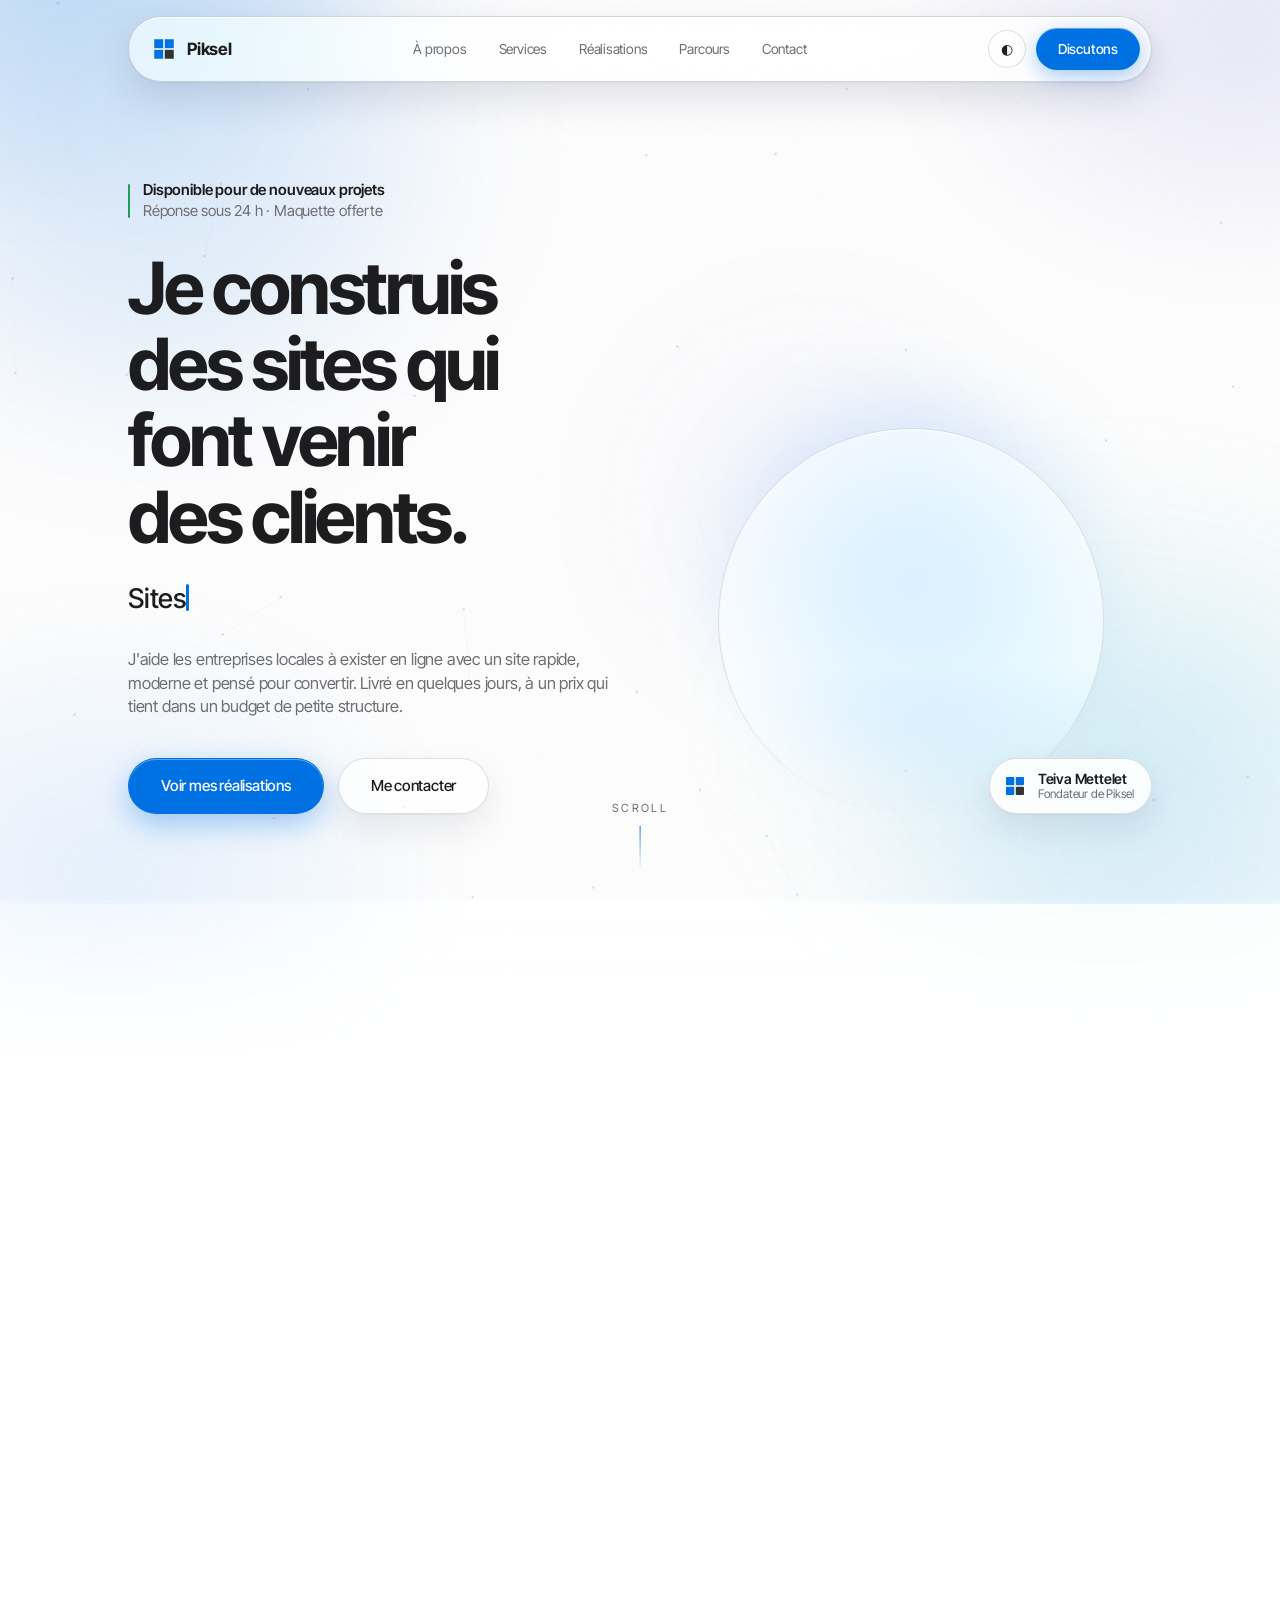
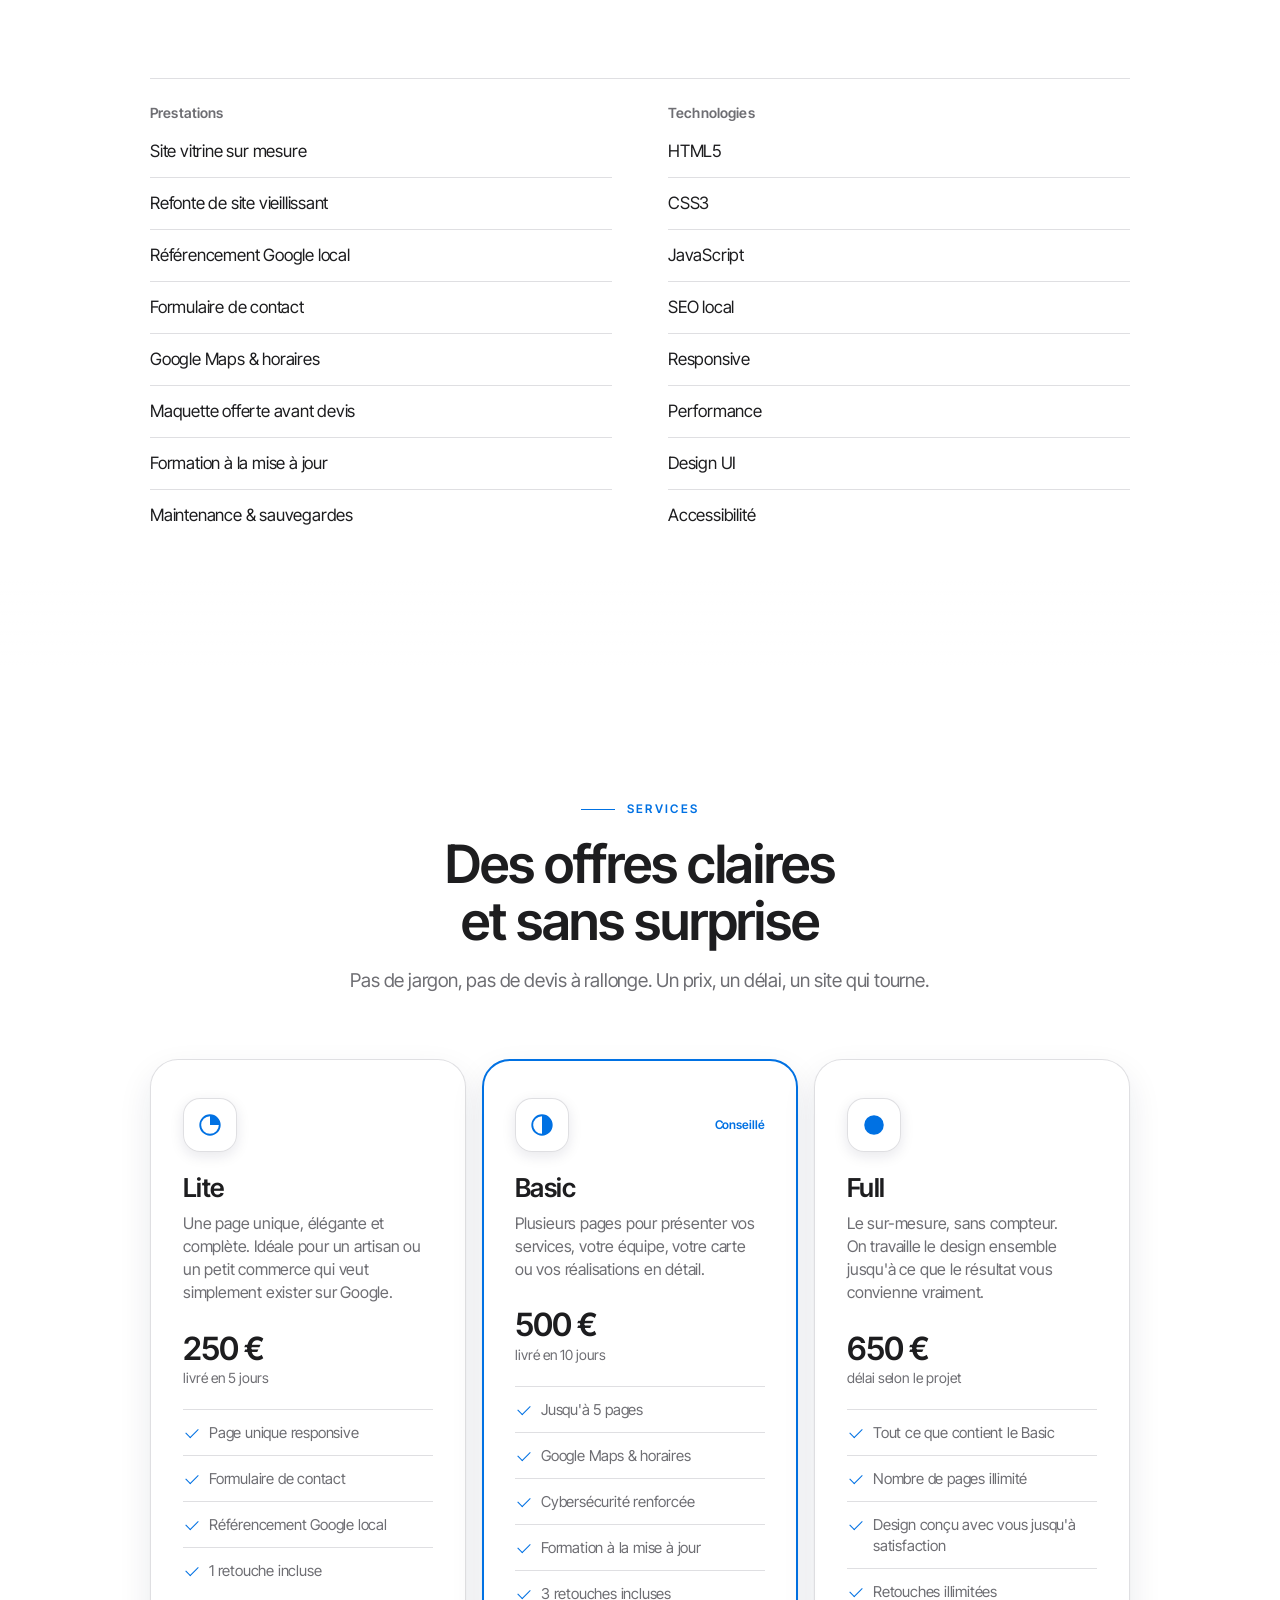
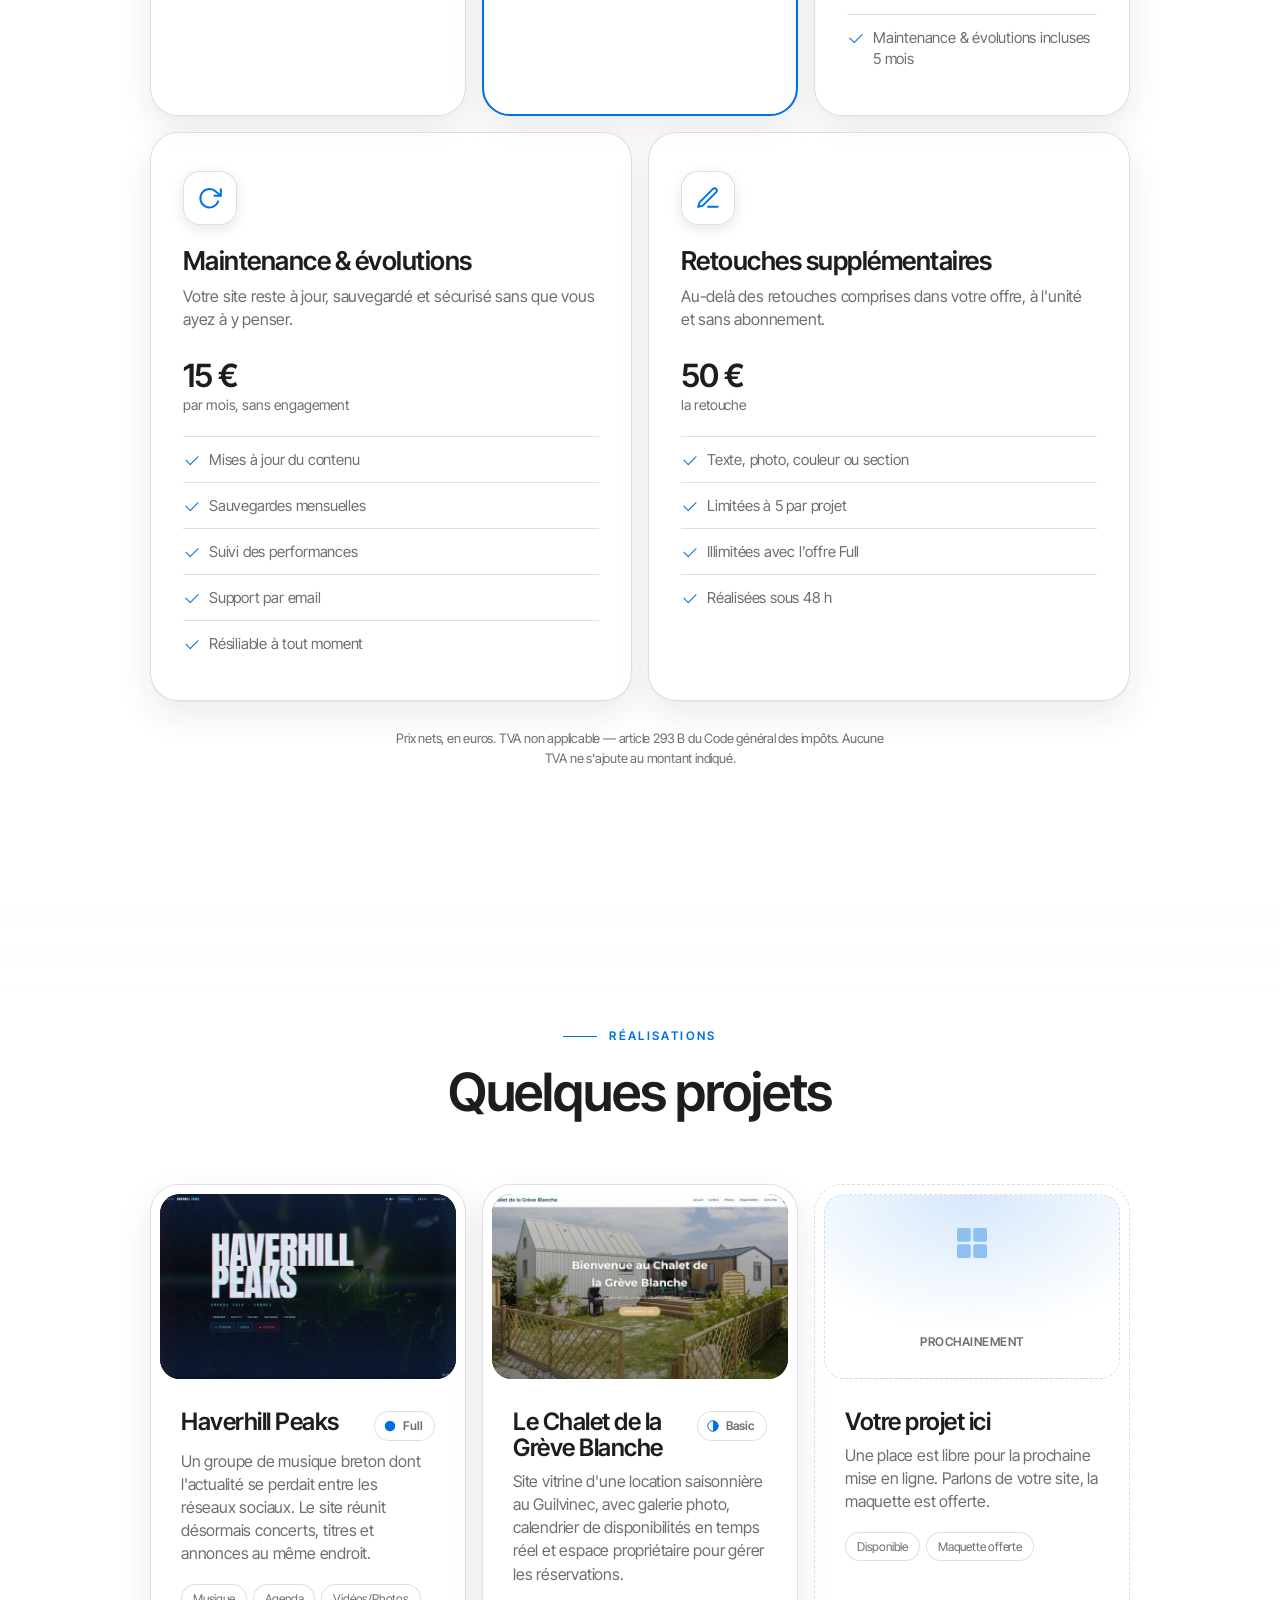
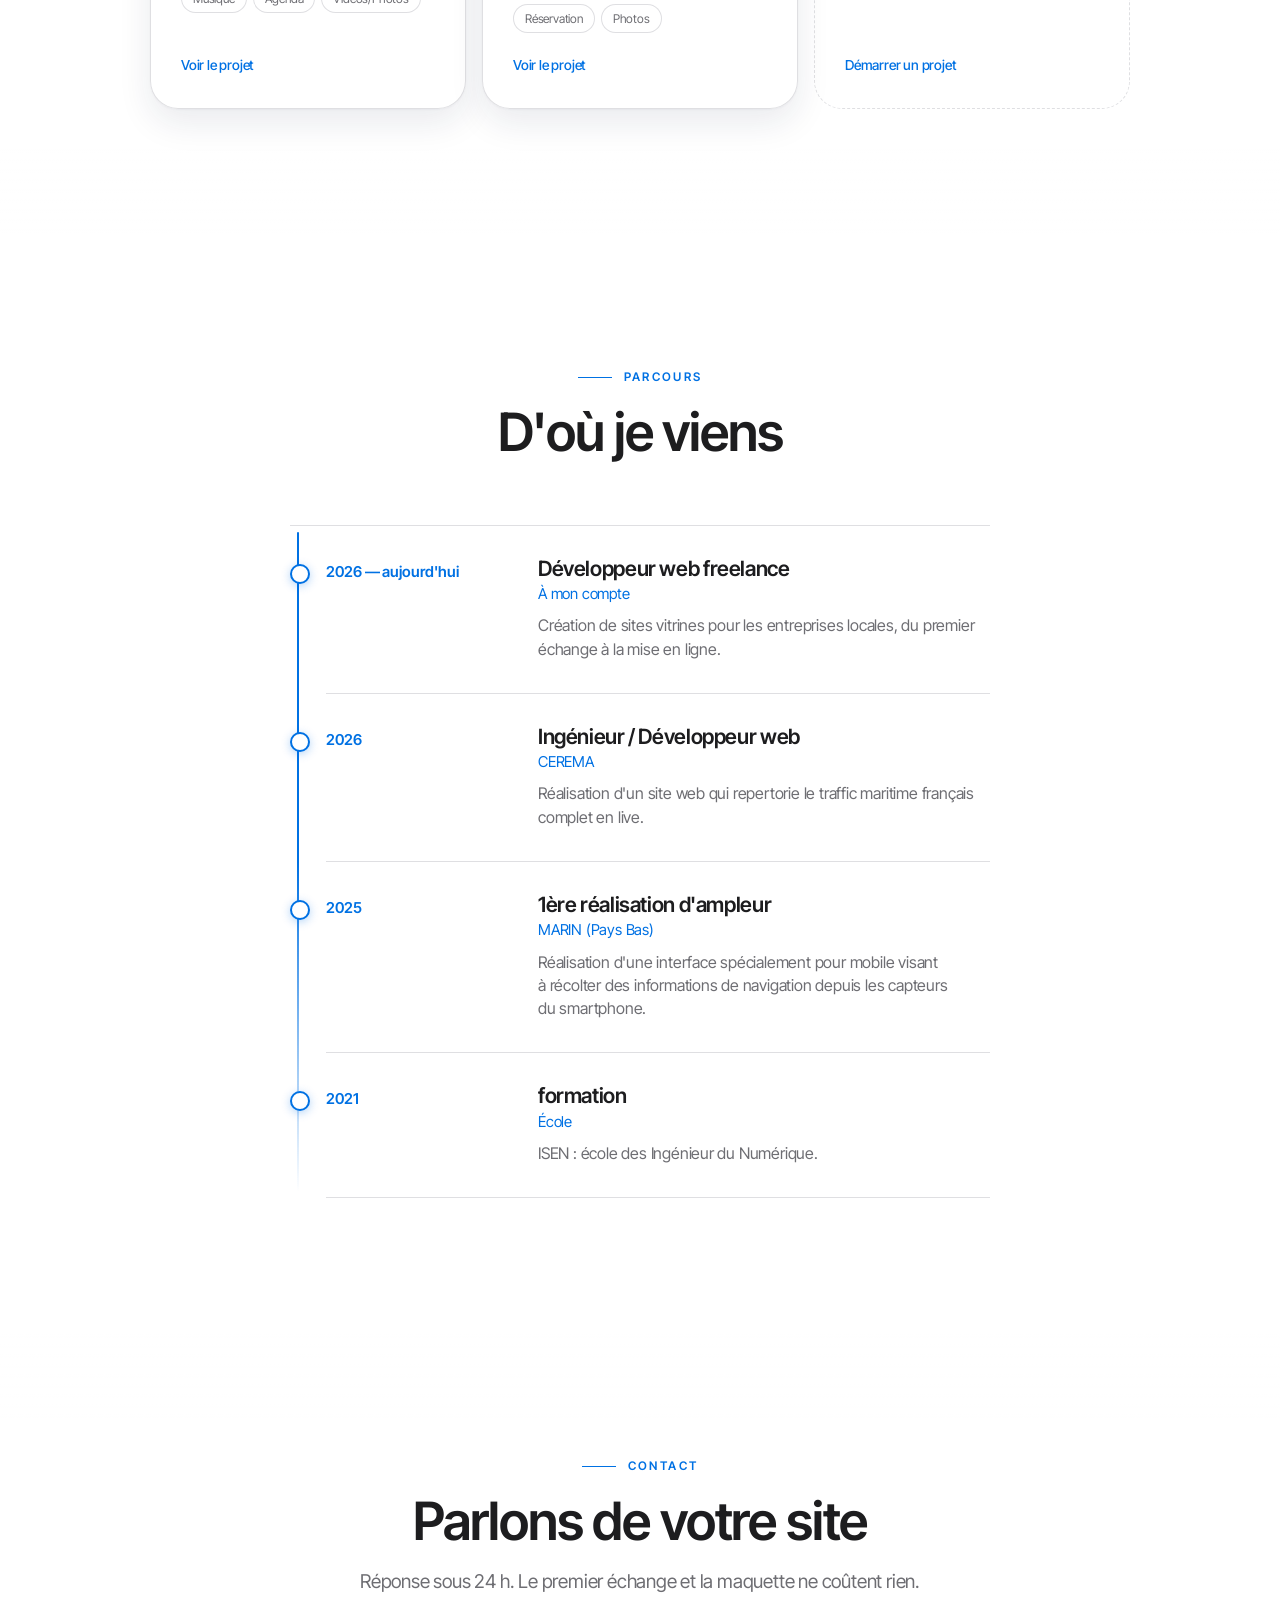
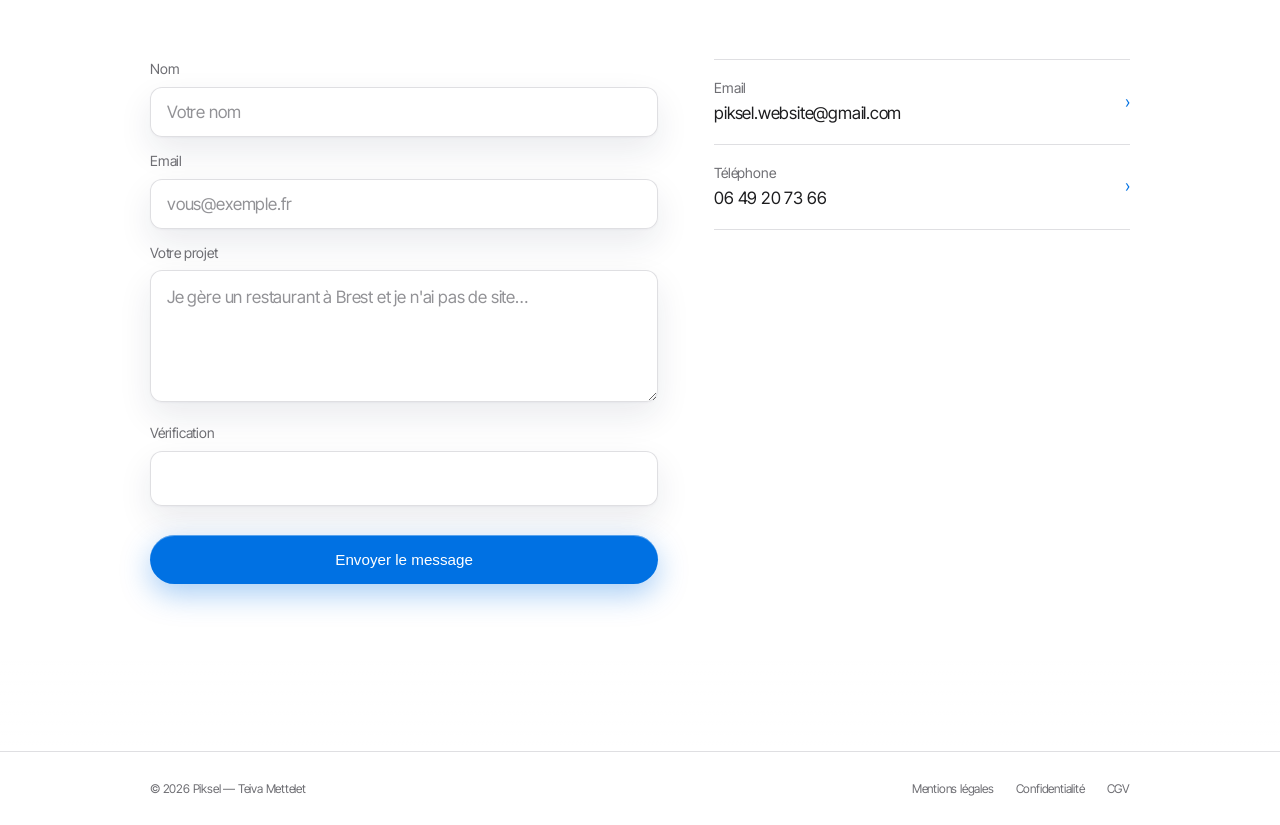
==== commit f27756db: "Fix typos in project descriptions in index.html" ====
--- a/index.html
+++ b/index.html
@@ -2897,10 +2897,10 @@
         { y: "2026 — aujourd'hui", t: "Développeur web freelance", o: "À mon compte",
           d: "Création de sites vitrines pour les entreprises locales, du premier échange à la mise en ligne." },
         { y: "2026", t: "Ingénieur / Développeur web", o: "CEREMA",
-          d: "Réalisation d'un site web qui repertorie le traffic maritime français complet en live" },
+          d: "Réalisation d'un site web qui repertorie le traffic maritime français complet en live." },
         { y: "2025", t: "1ère réalisation d'ampleur", o: "MARIN (Pays Bas)",
-          d: "Réalisation d'une interface spécialement pour mobile visant a récolté des informations de navigation depuis les capteurs du smartphone" },
-        { y: "2021", t: "formation", o: "École", d: "ISEN : école des Ingénieur du Numérique ." }
+          d: "Réalisation d'une interface spécialement pour mobile visant à récolter des informations de navigation depuis les capteurs du smartphone." },
+        { y: "2021", t: "formation", o: "École", d: "ISEN : école des Ingénieur du Numérique." }
       ],
       contact: [
         { i: "✉", l: "Email", v: "piksel.website@gmail.com", h: "mailto:piksel.website@gmail.com" },
@@ -3483,4 +3483,4 @@
     })();
   </script>
 </body>
-</html>+</html>
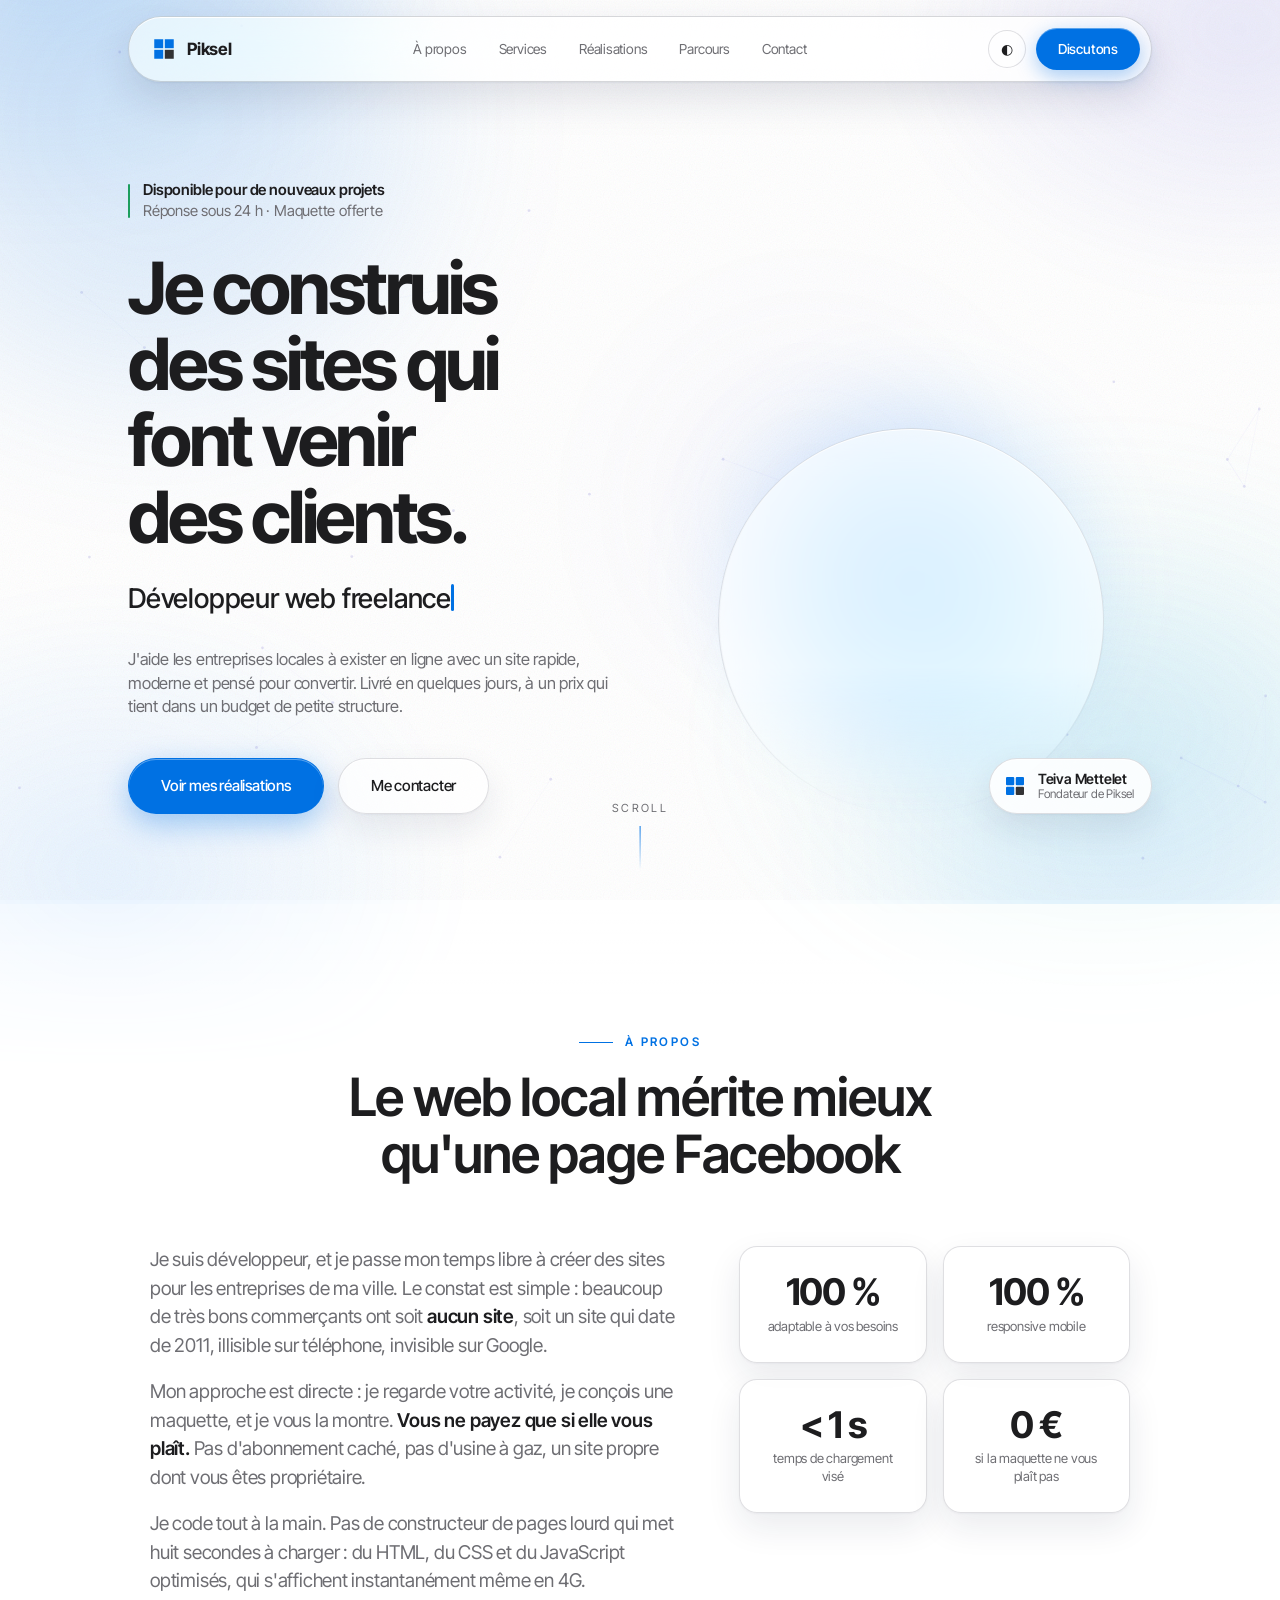
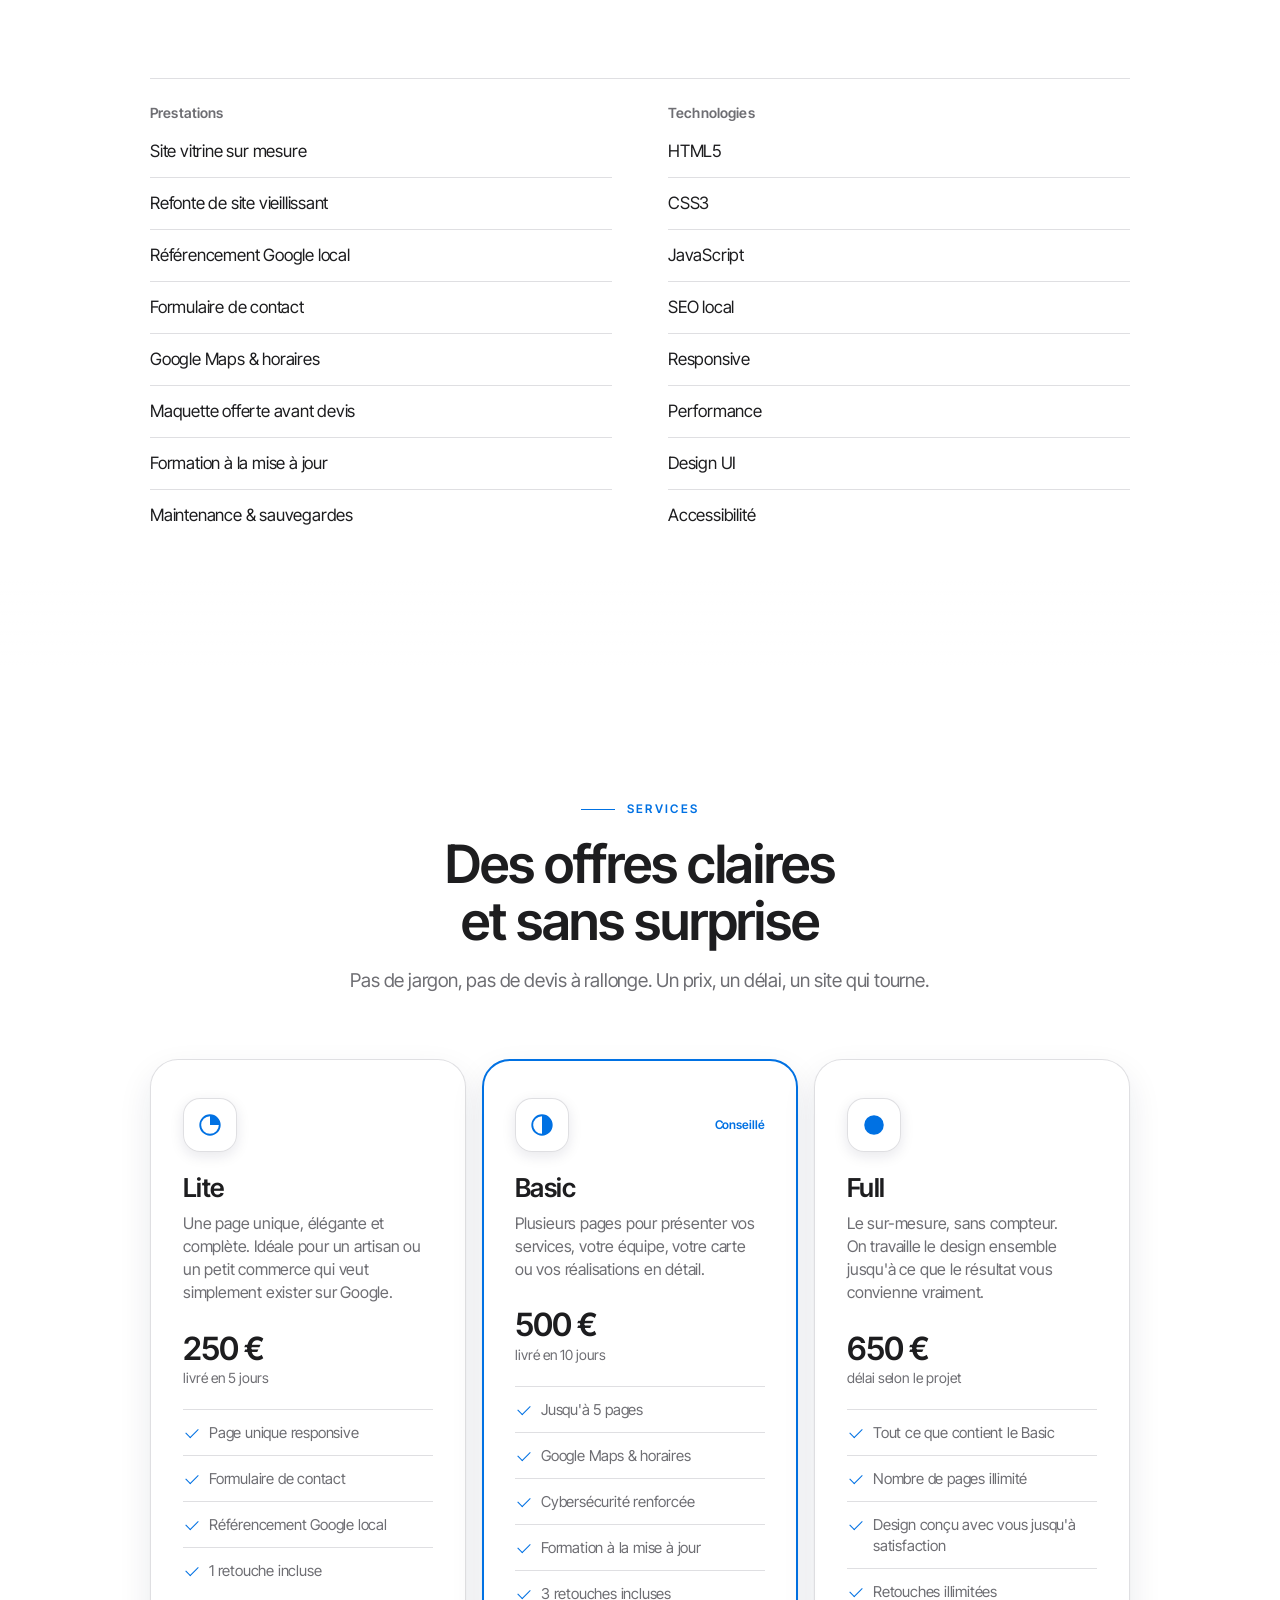
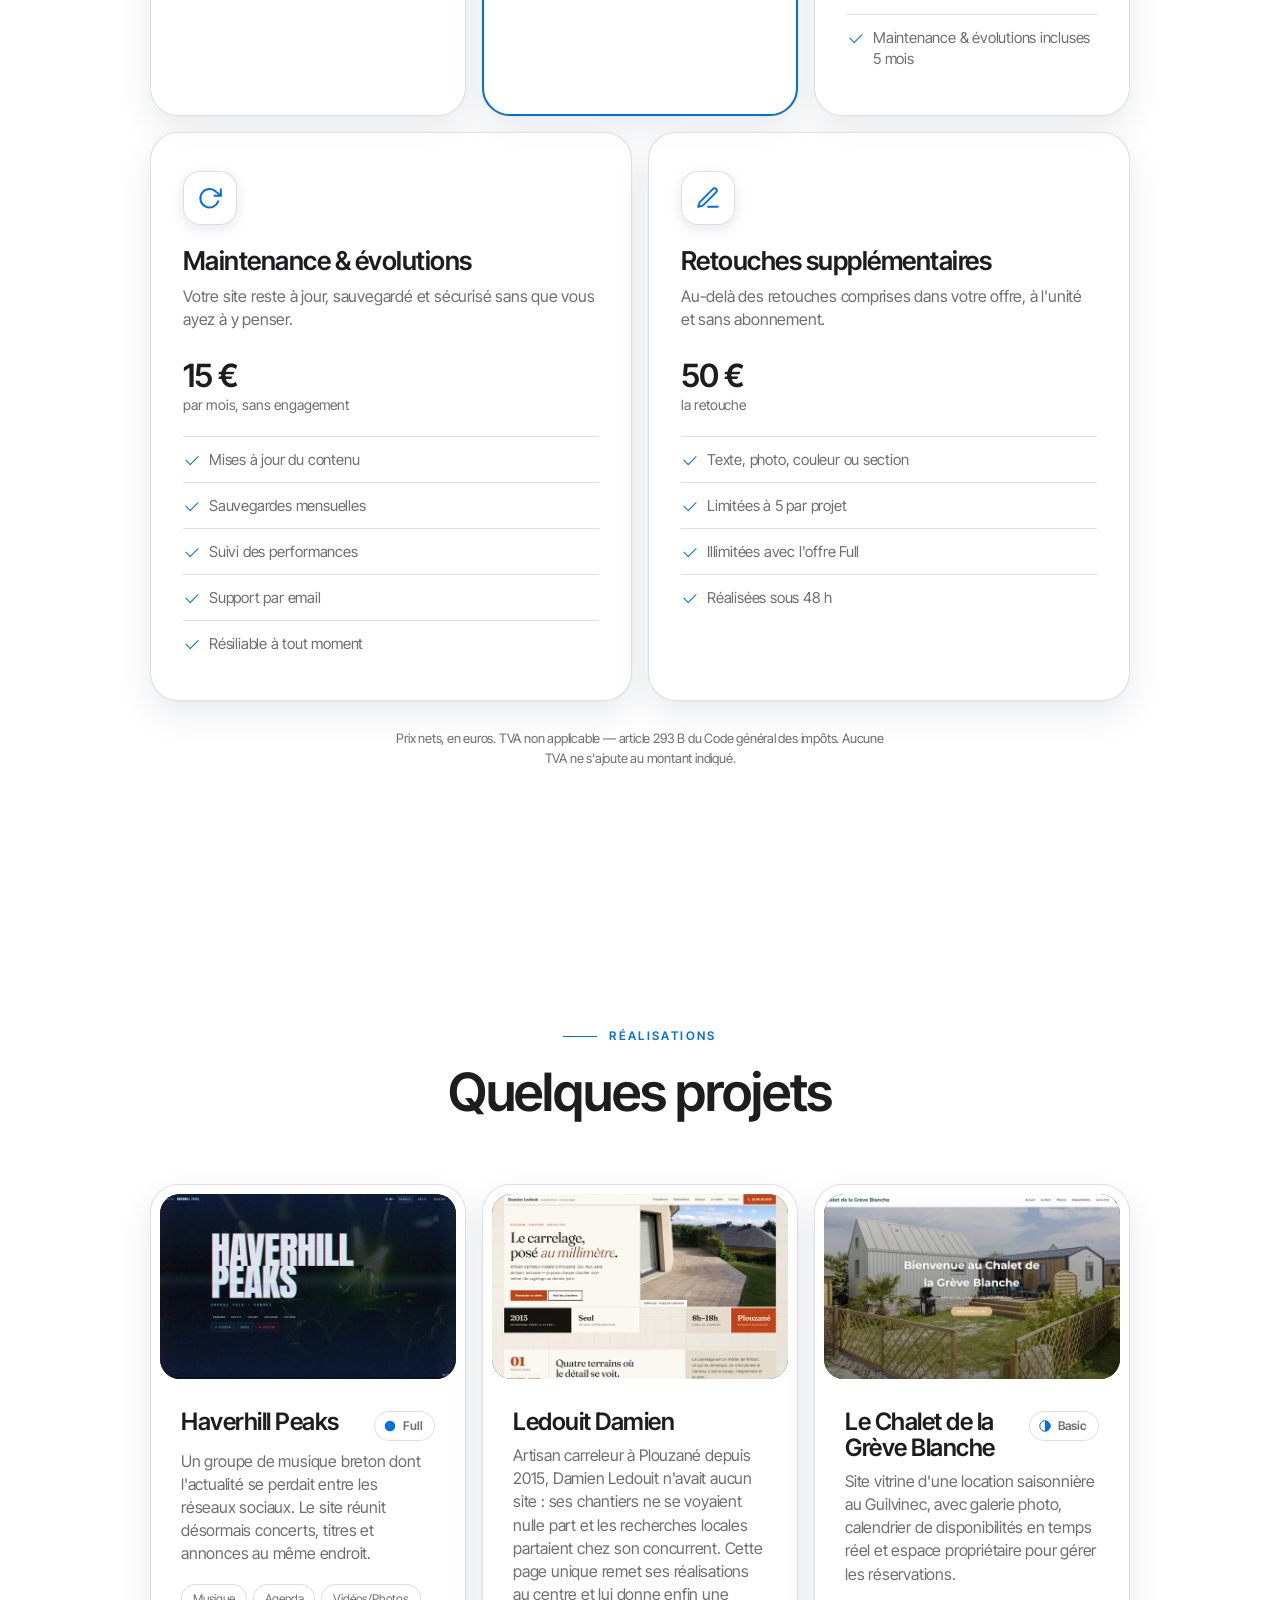
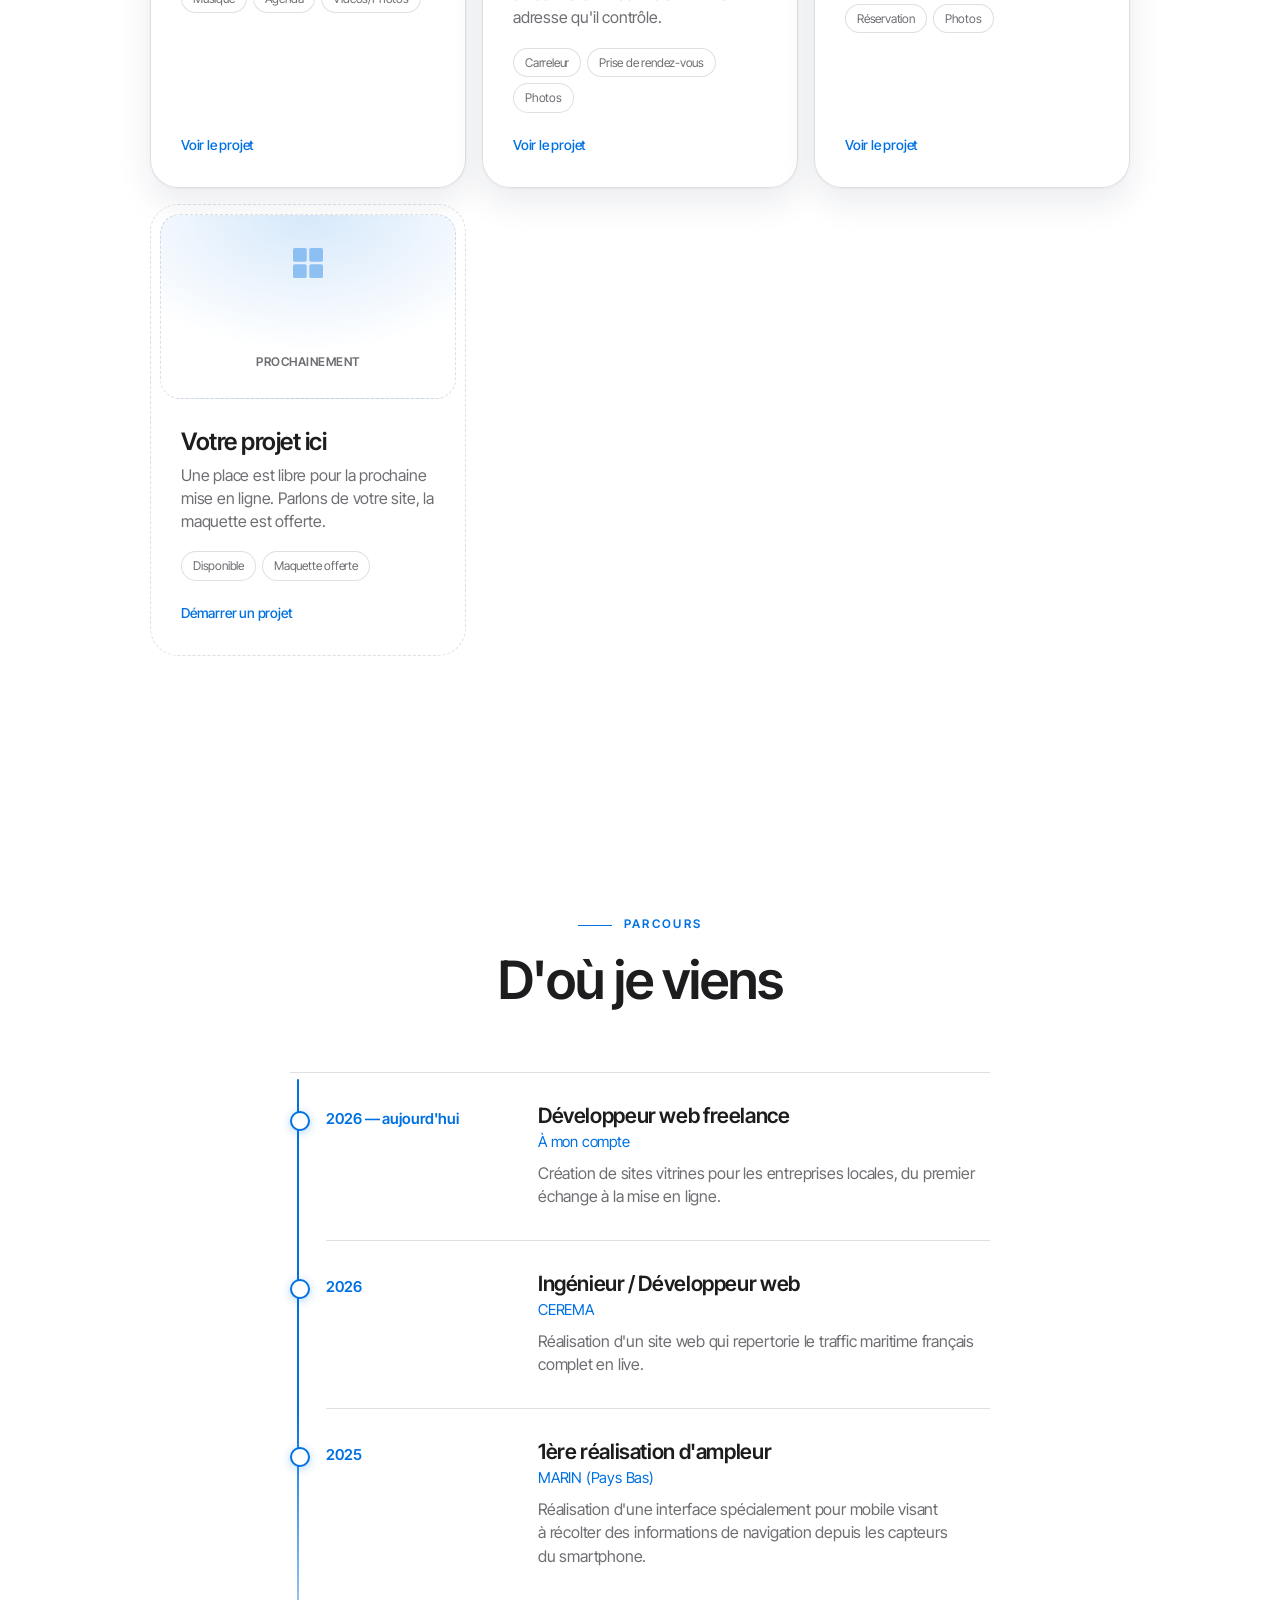
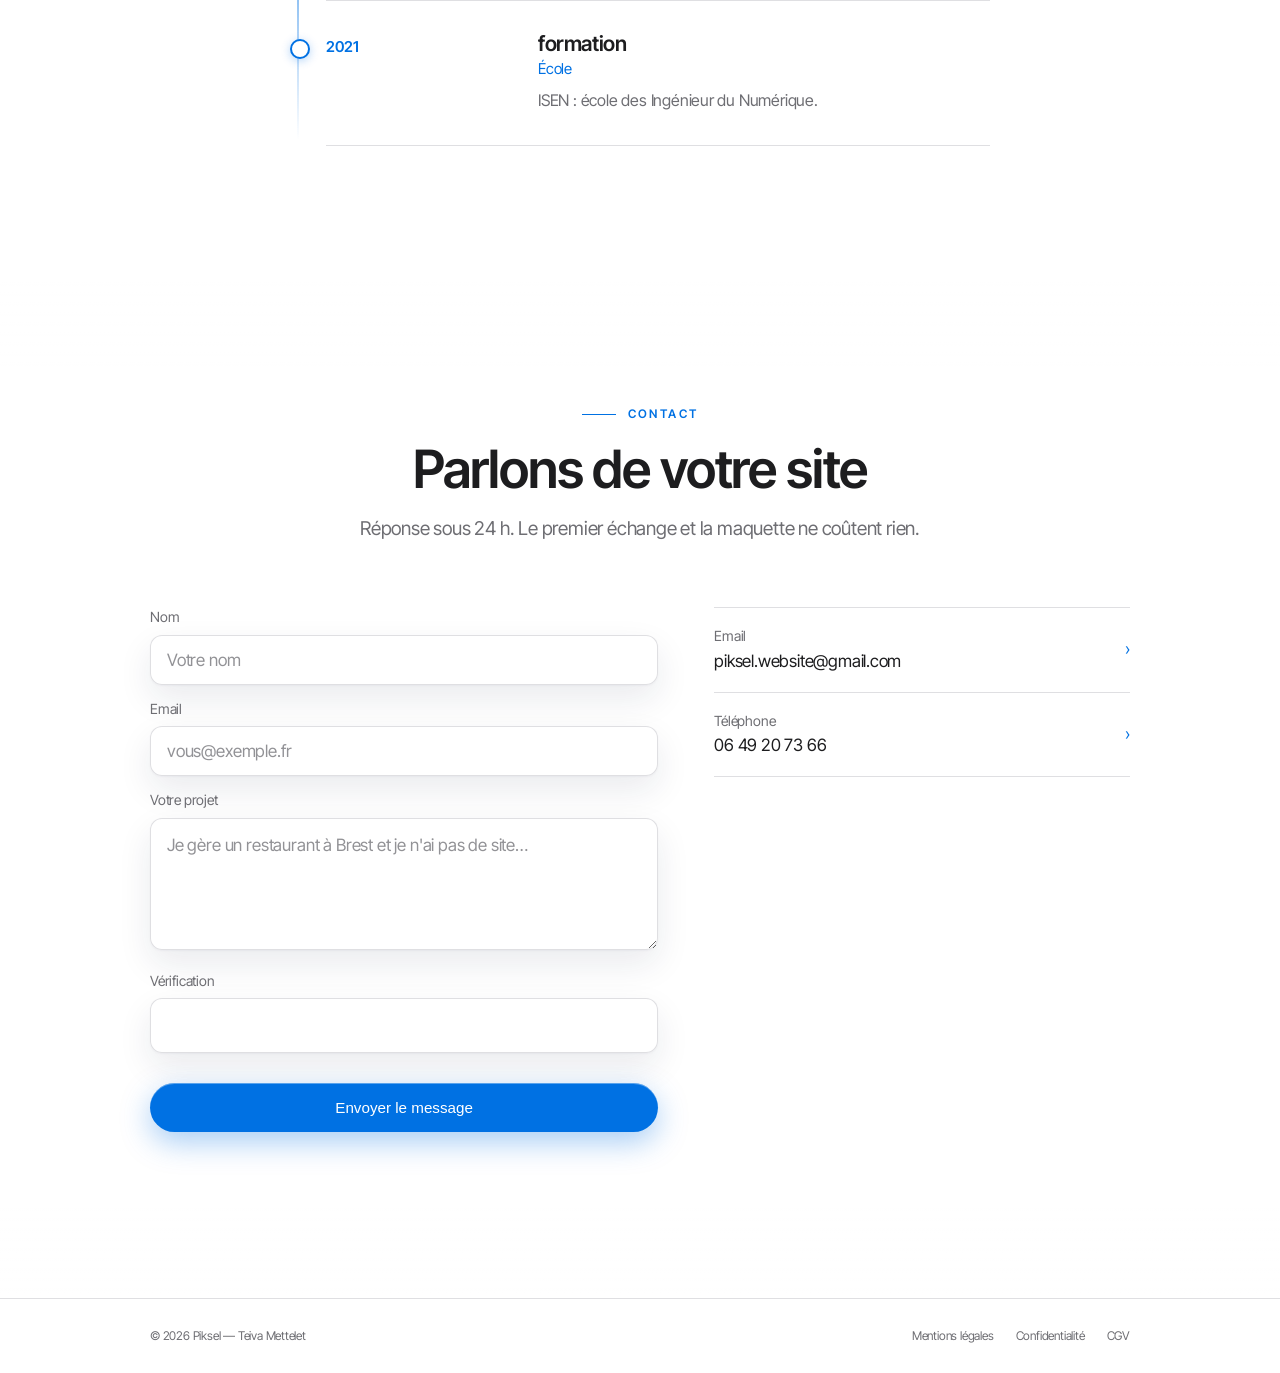
==== commit 7f2ca8c2: "Update index.html" ====
--- a/index.html
+++ b/index.html
@@ -2866,6 +2866,7 @@
       /* --- Projet retiré temporairement de la grille ---------------------
          Décommenter ce bloc pour le réafficher (et supprimer la tuile
          `soon` en fin de liste, sinon la grille passe à 4 tuiles).
+         ------------------------------------------------------------------- */
       {
         t: "Ledouit Damien",
         d: "Artisan carreleur à Plouzané depuis 2015, Damien Ledouit n'avait aucun site : ses chantiers ne se voyaient nulle part et les recherches locales partaient chez son concurrent. Cette page unique remet ses réalisations au centre et lui donne enfin une adresse qu'il contrôle.",
@@ -2875,7 +2876,7 @@
         g: "#2a2721",
         init: "01"
       },
-      ------------------------------------------------------------------- */
+     
       {
         t: "Le Chalet de la Grève Blanche",
         d: "Site vitrine d'une location saisonnière au Guilvinec, avec galerie photo, calendrier de disponibilités en temps réel et espace propriétaire pour gérer les réservations.",
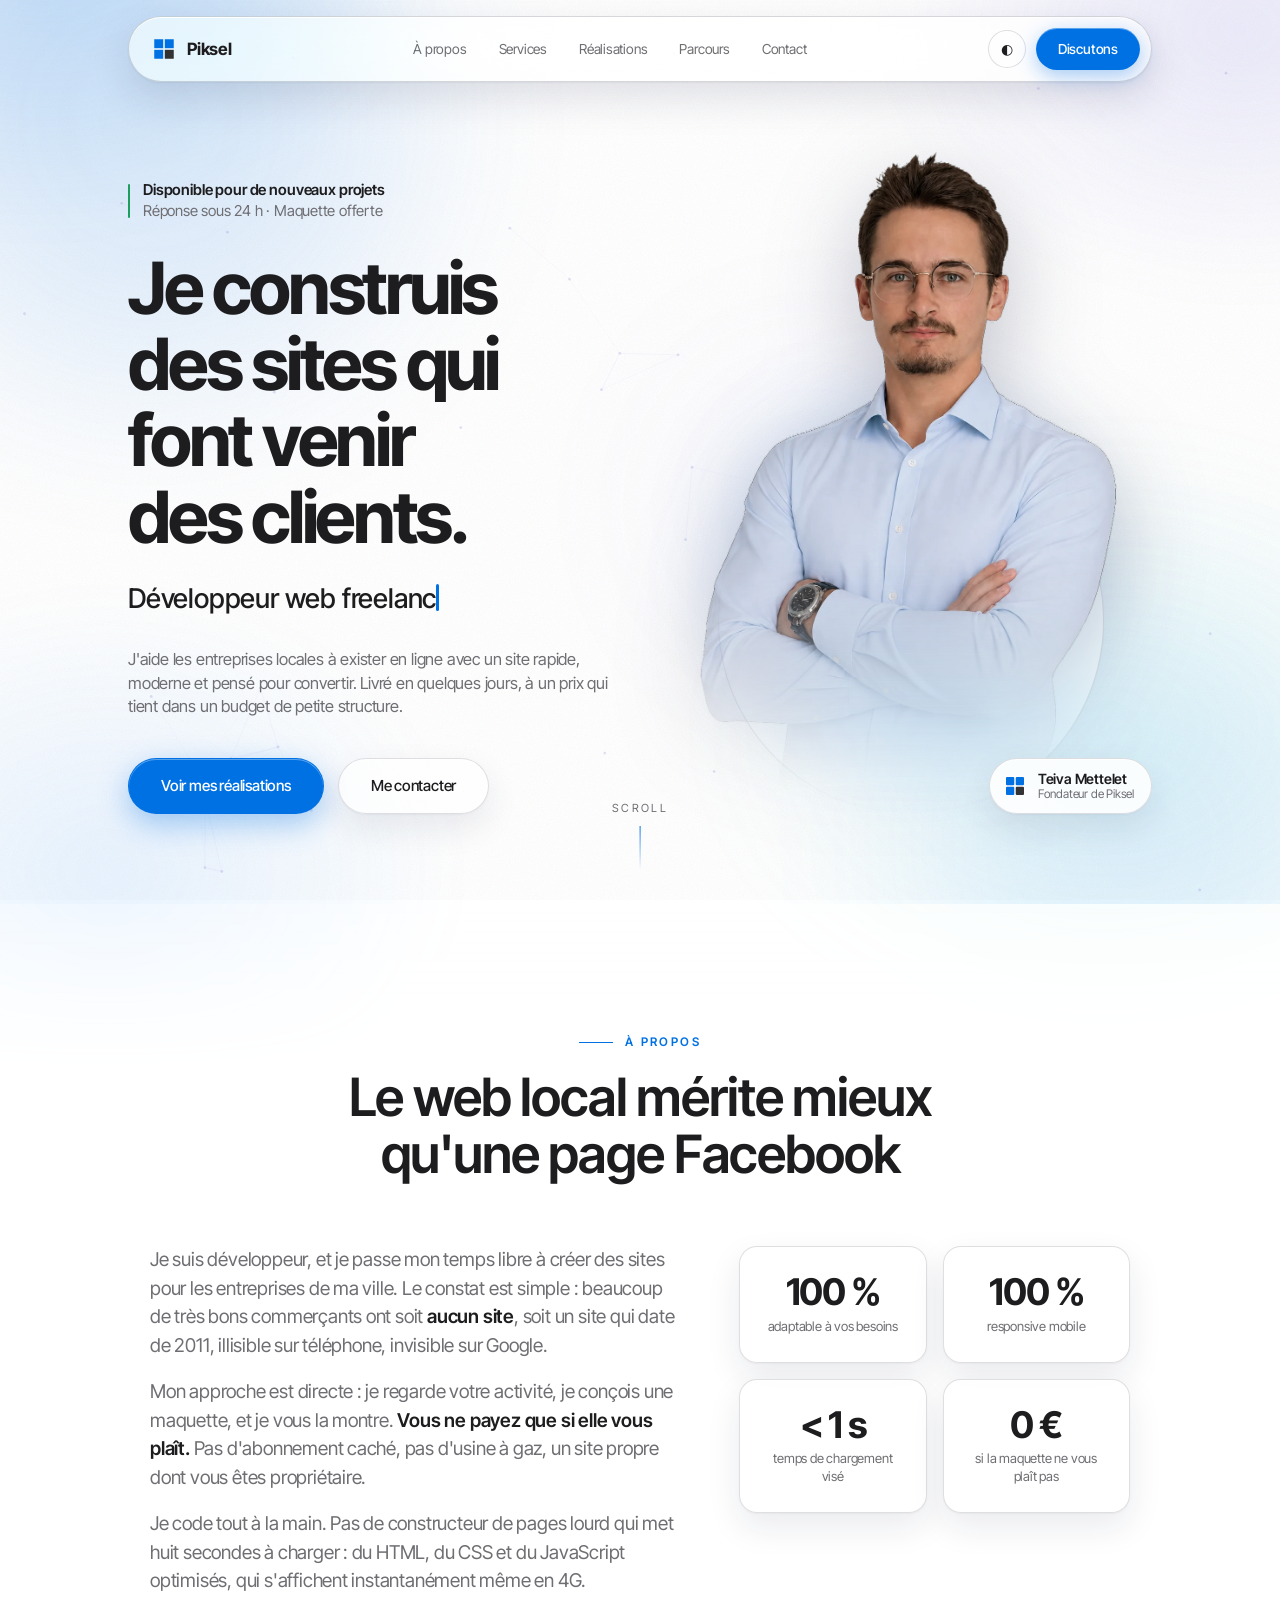
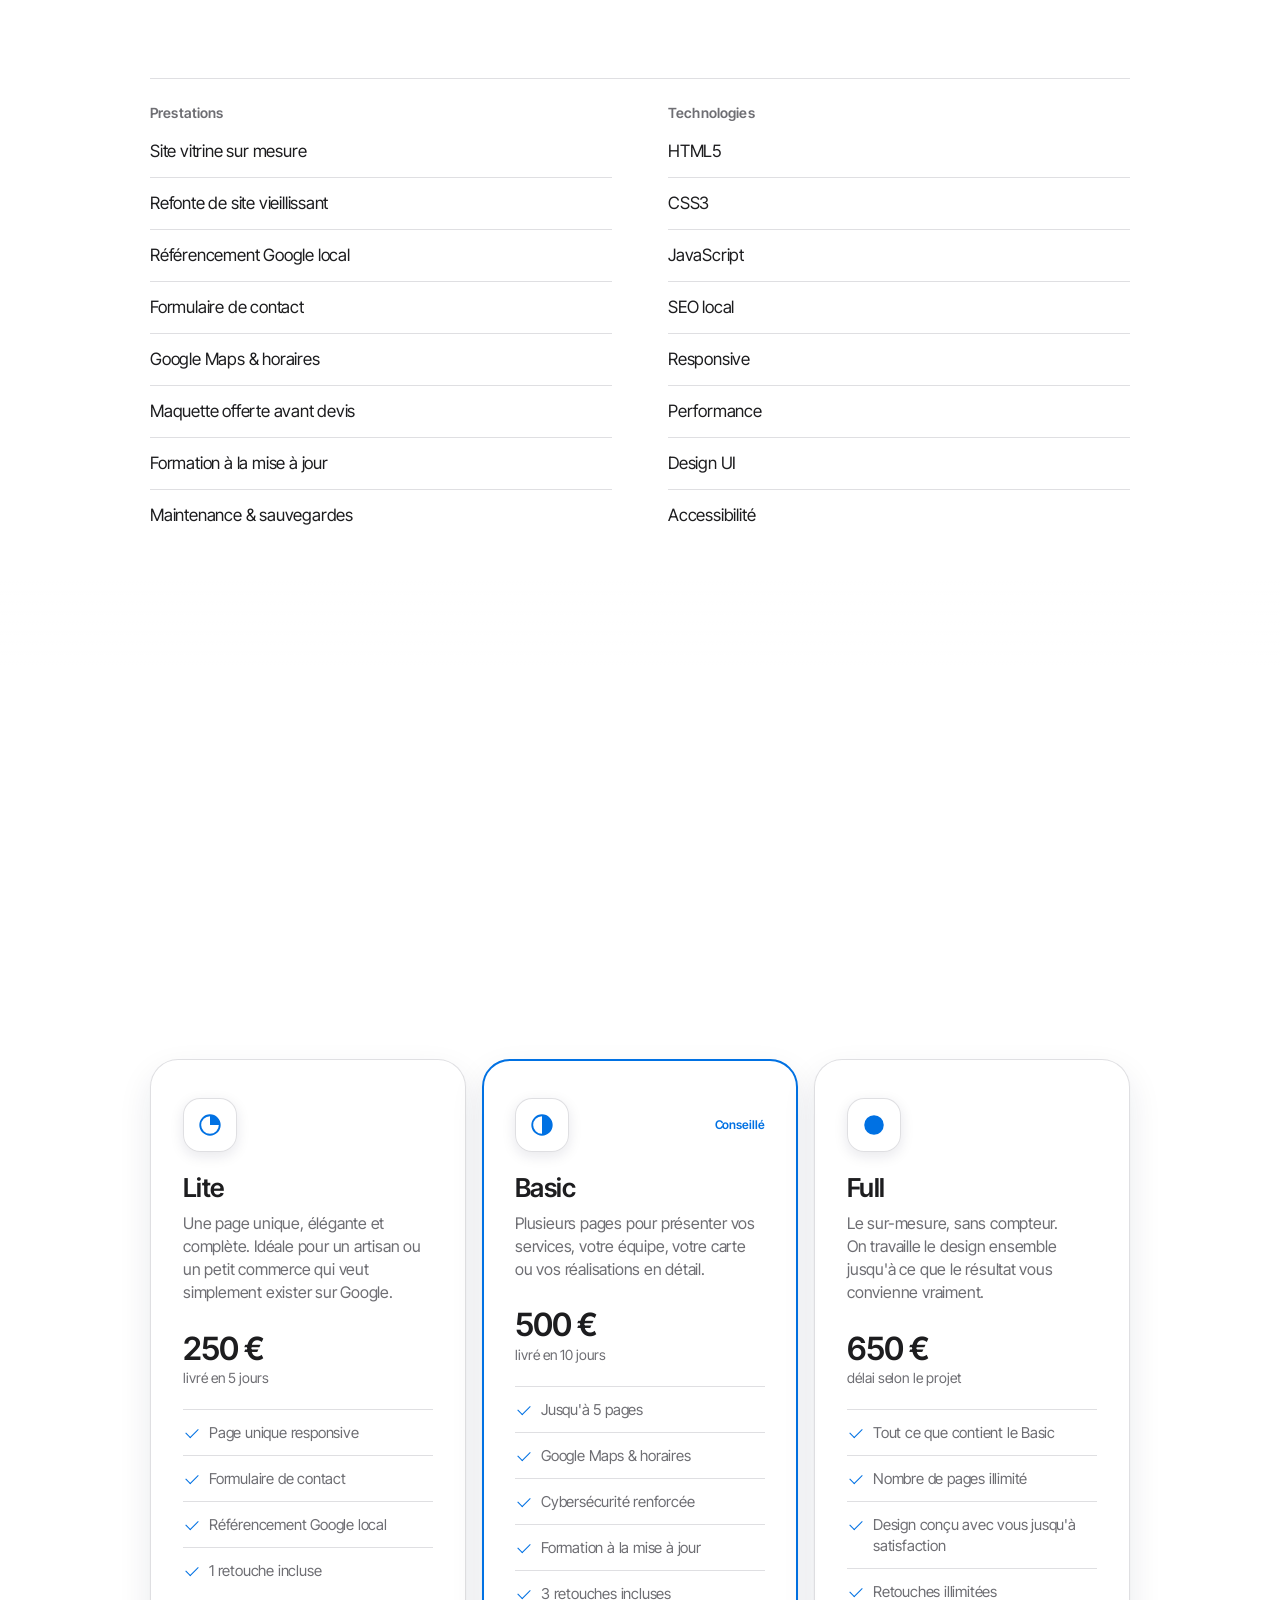
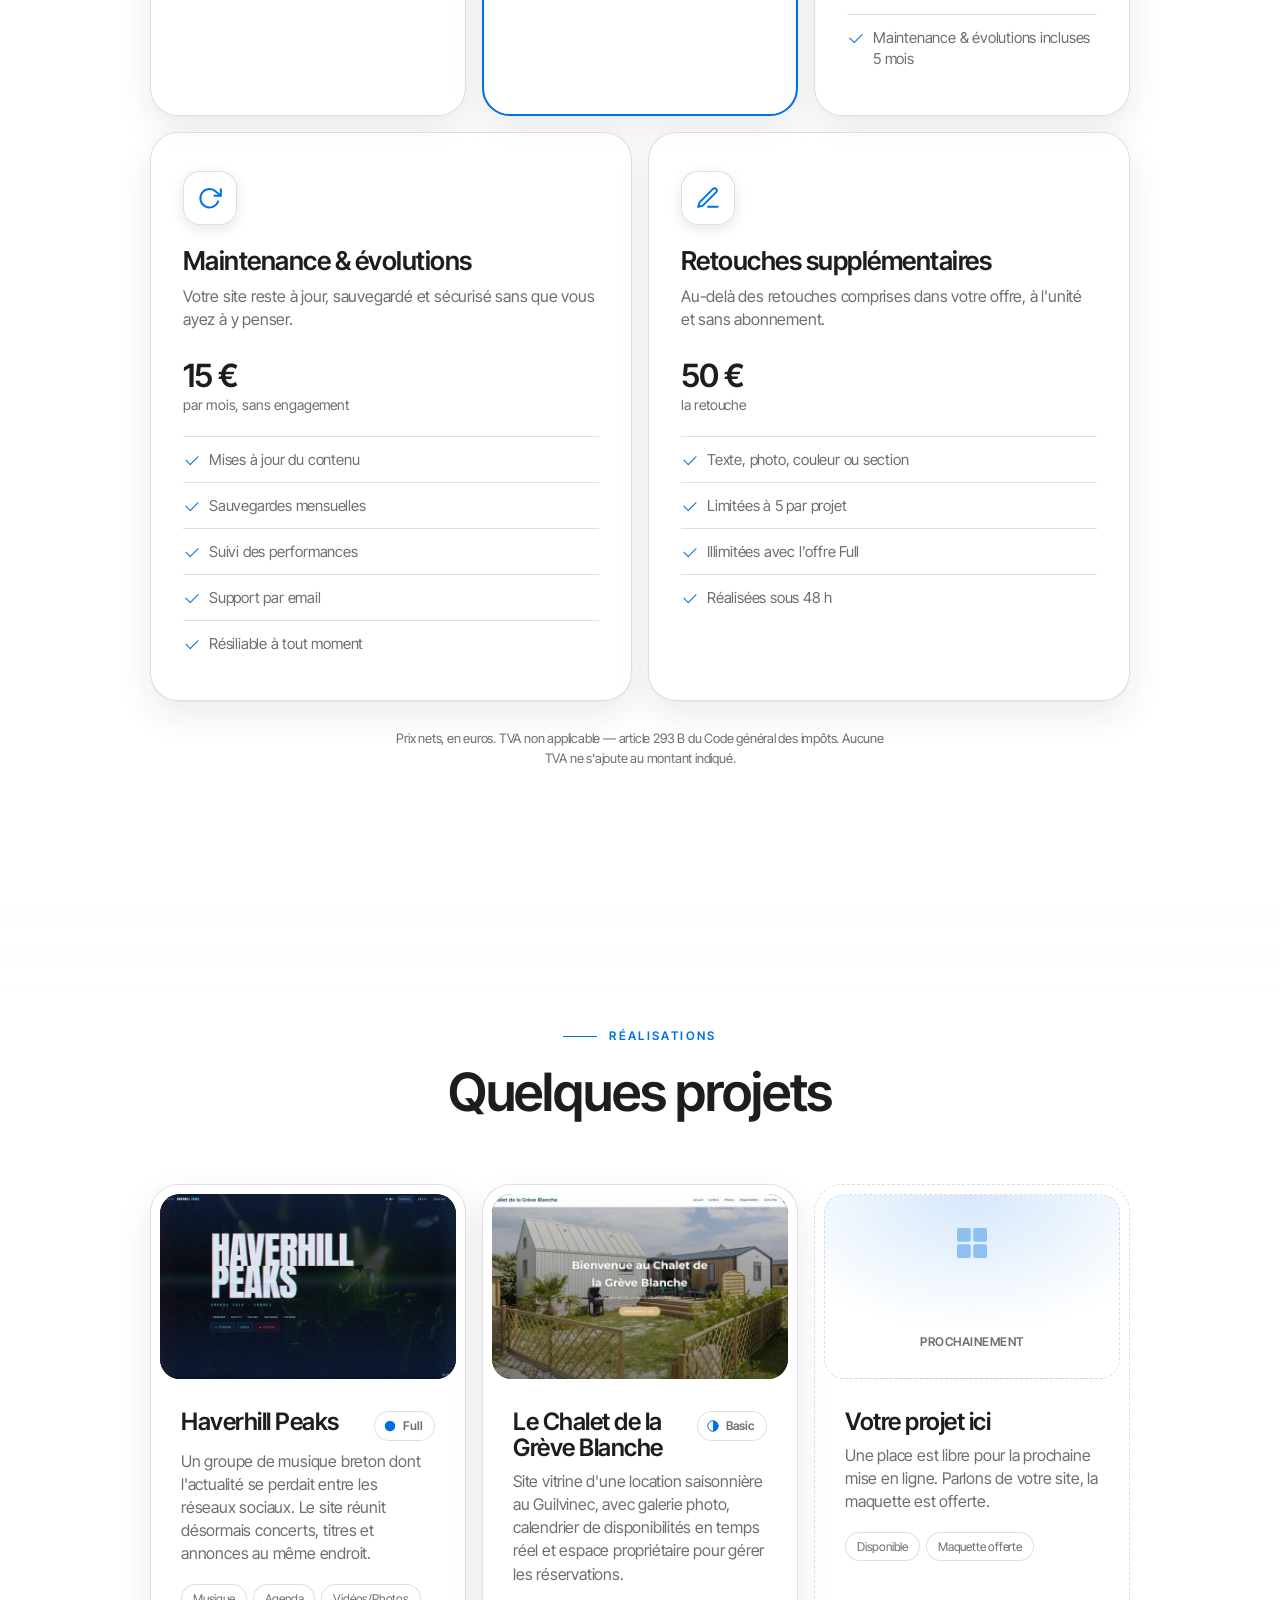
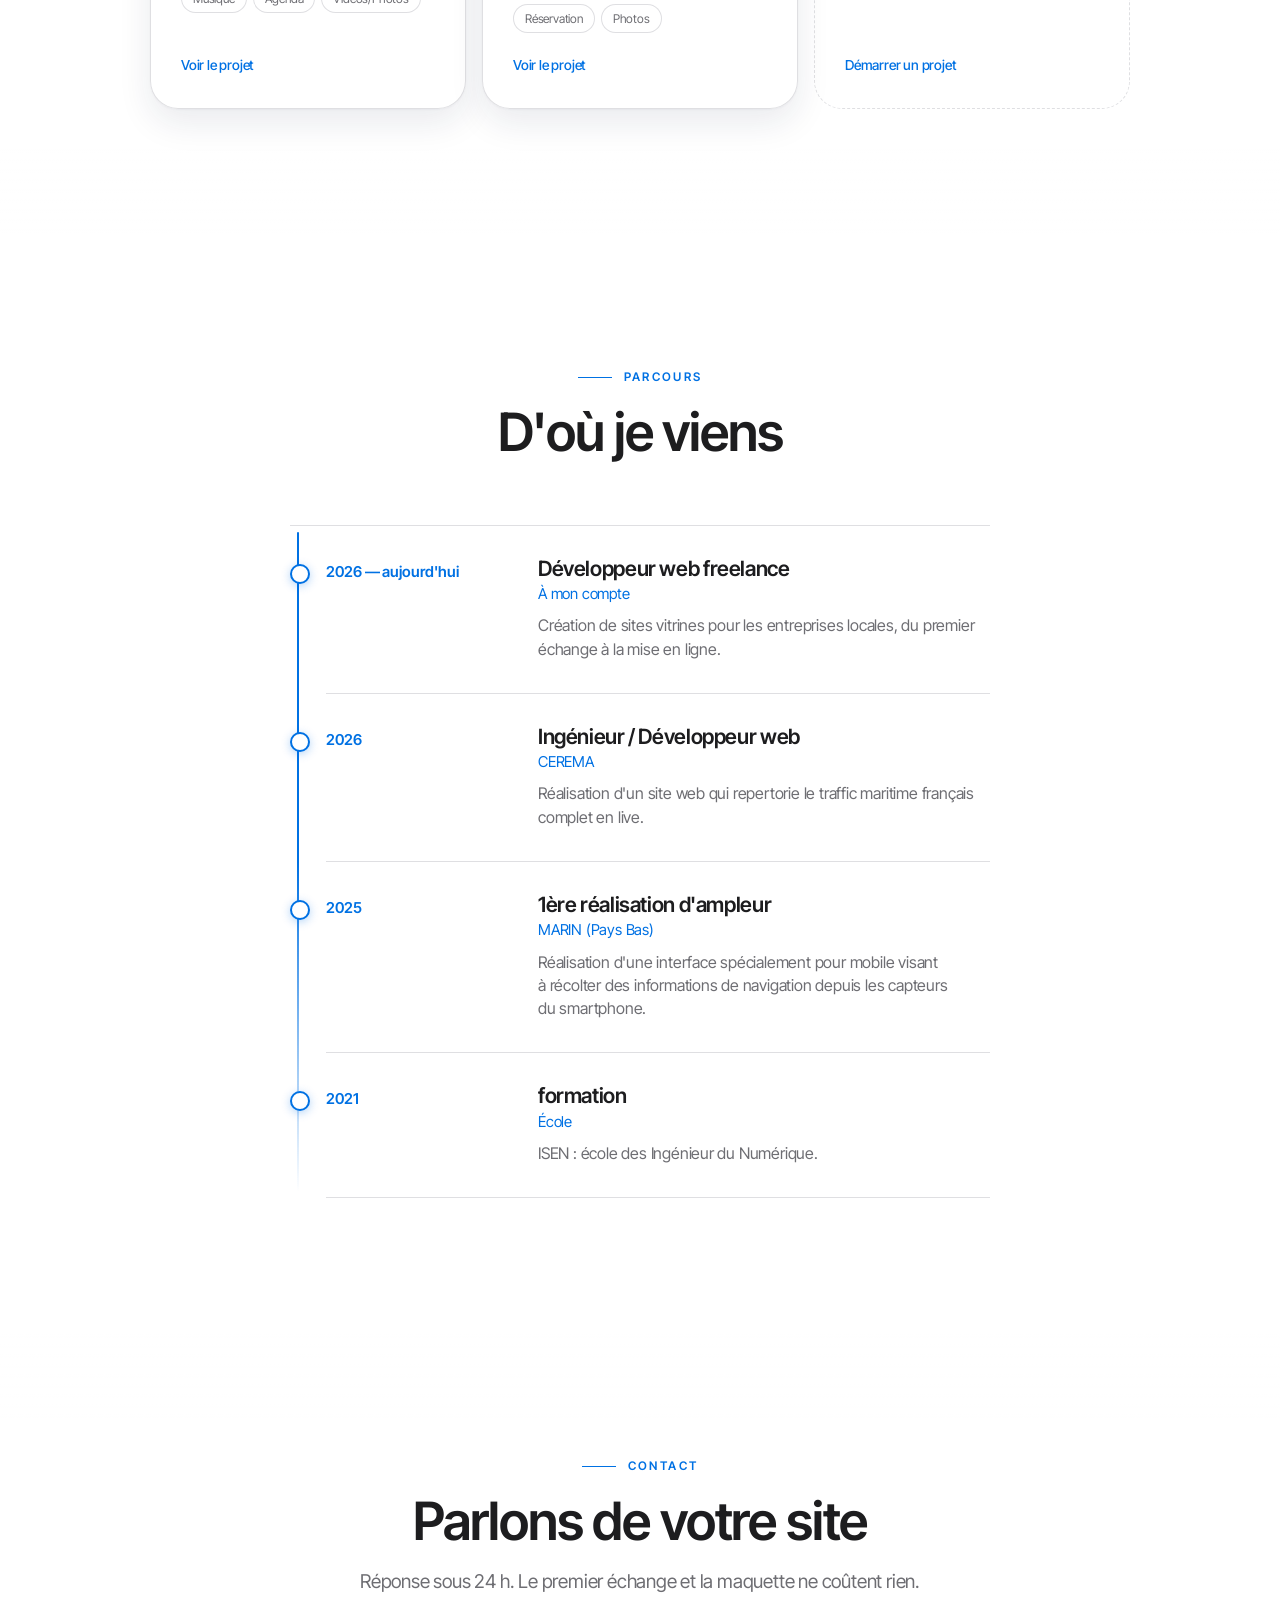
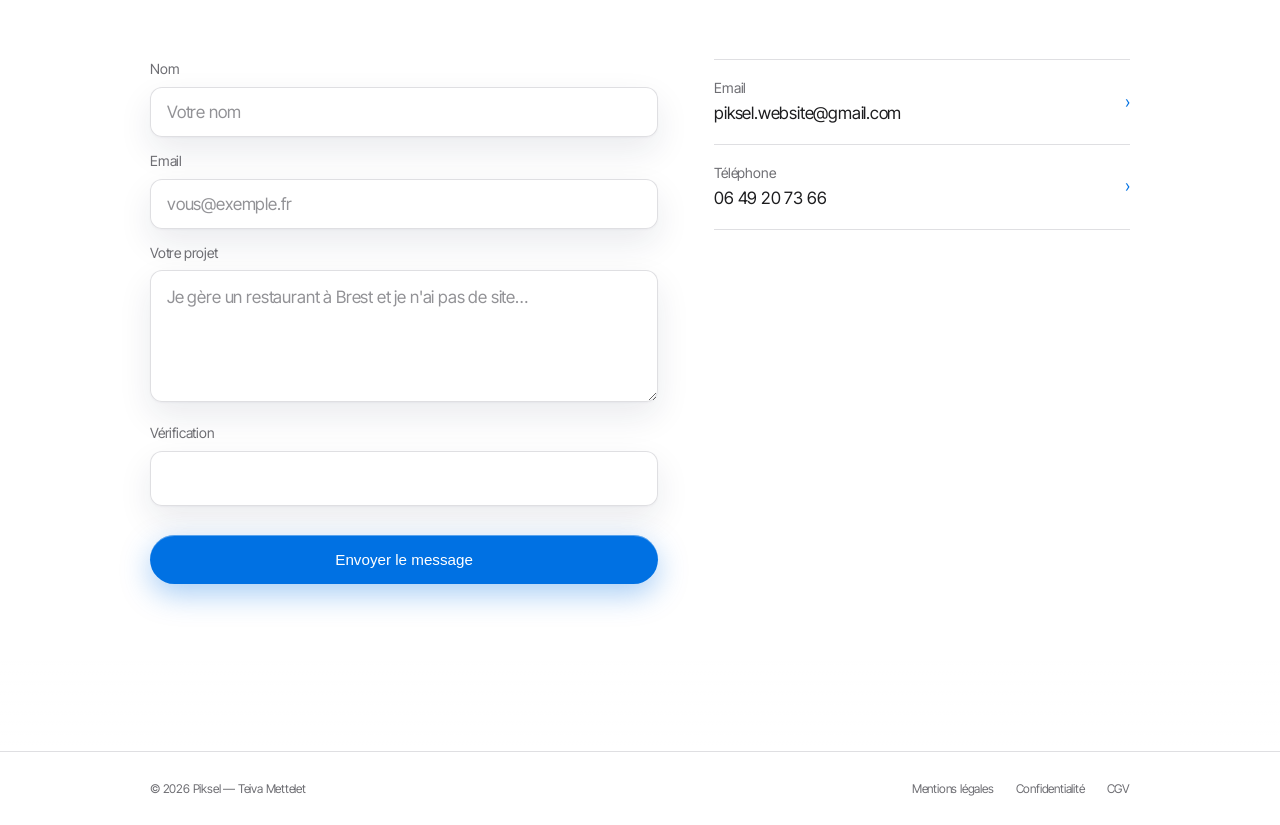
==== commit 3c197c41: "Update index.html" ====
--- a/index.html
+++ b/index.html
@@ -2866,7 +2866,7 @@
       /* --- Projet retiré temporairement de la grille ---------------------
          Décommenter ce bloc pour le réafficher (et supprimer la tuile
          `soon` en fin de liste, sinon la grille passe à 4 tuiles).
-         ------------------------------------------------------------------- */
+         
       {
         t: "Ledouit Damien",
         d: "Artisan carreleur à Plouzané depuis 2015, Damien Ledouit n'avait aucun site : ses chantiers ne se voyaient nulle part et les recherches locales partaient chez son concurrent. Cette page unique remet ses réalisations au centre et lui donne enfin une adresse qu'il contrôle.",
@@ -2876,7 +2876,7 @@
         g: "#2a2721",
         init: "01"
       },
-     
+     ------------------------------------------------------------------- */
       {
         t: "Le Chalet de la Grève Blanche",
         d: "Site vitrine d'une location saisonnière au Guilvinec, avec galerie photo, calendrier de disponibilités en temps réel et espace propriétaire pour gérer les réservations.",
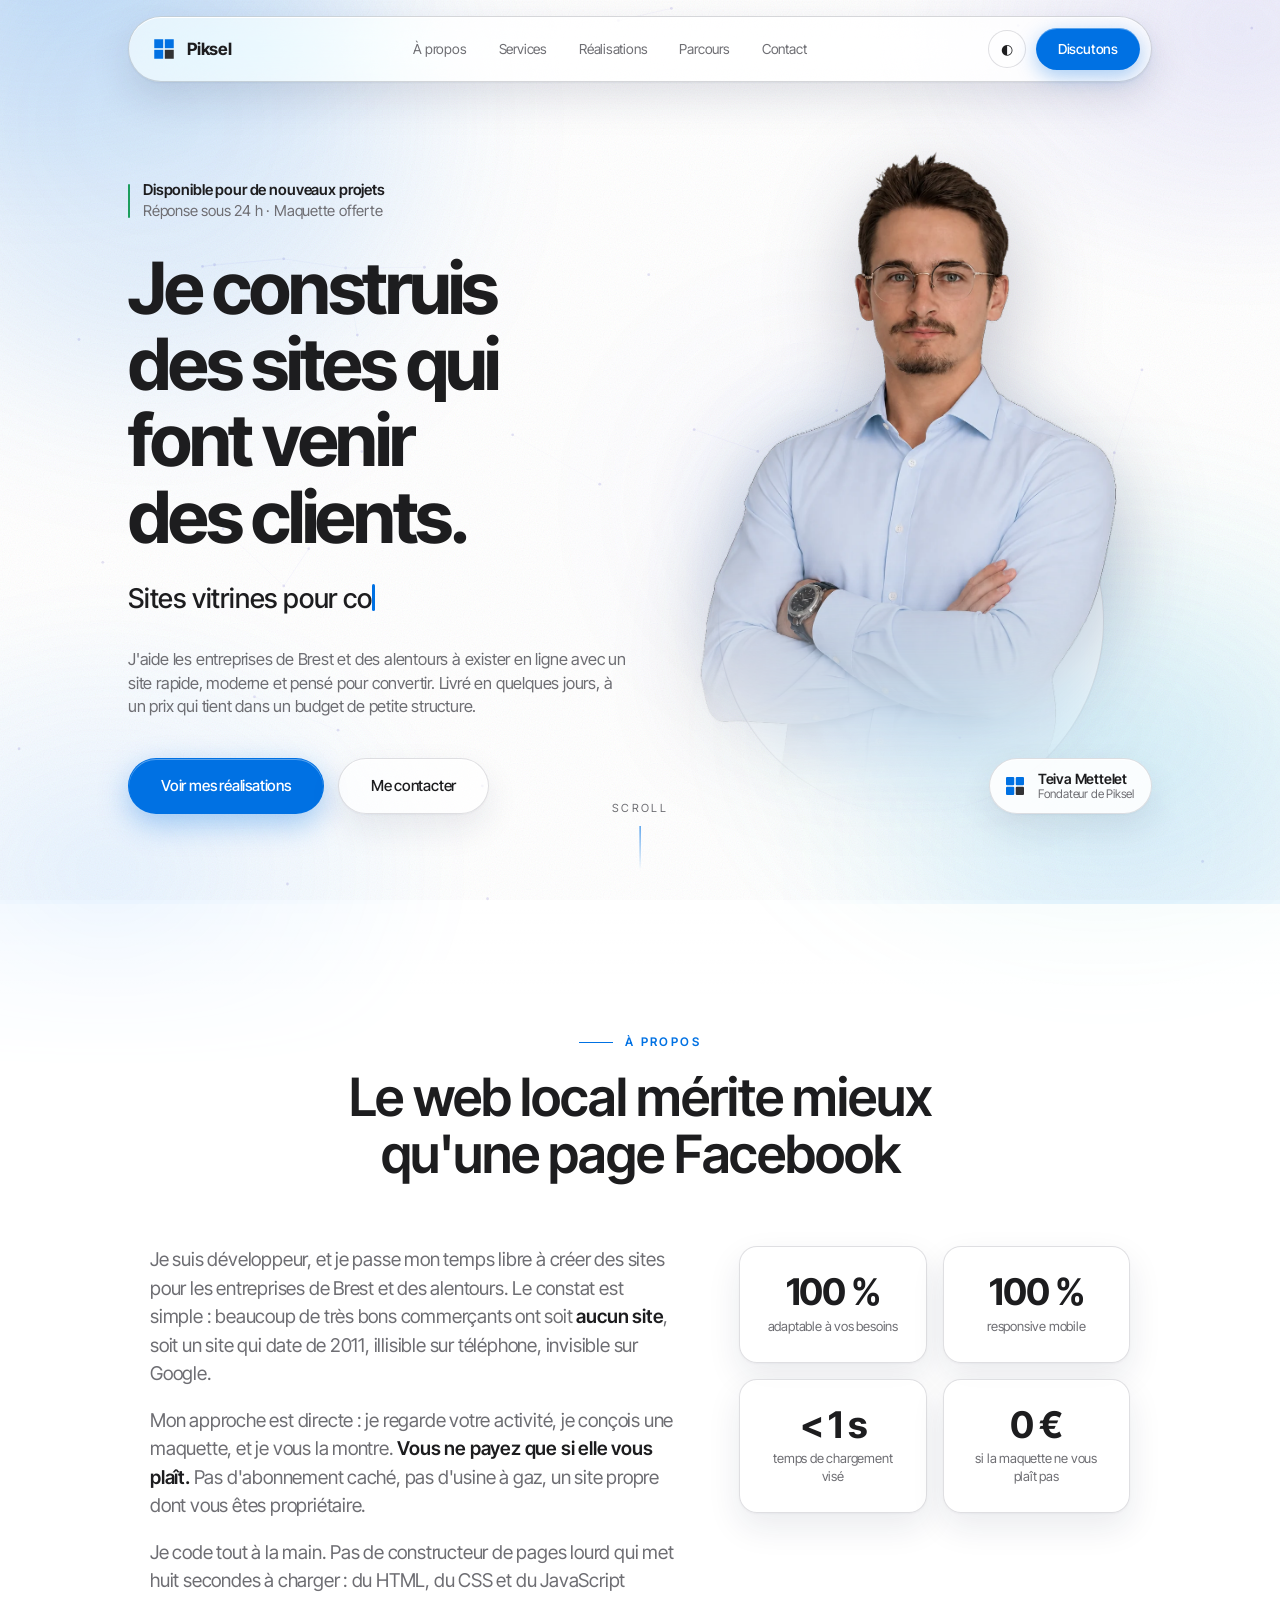
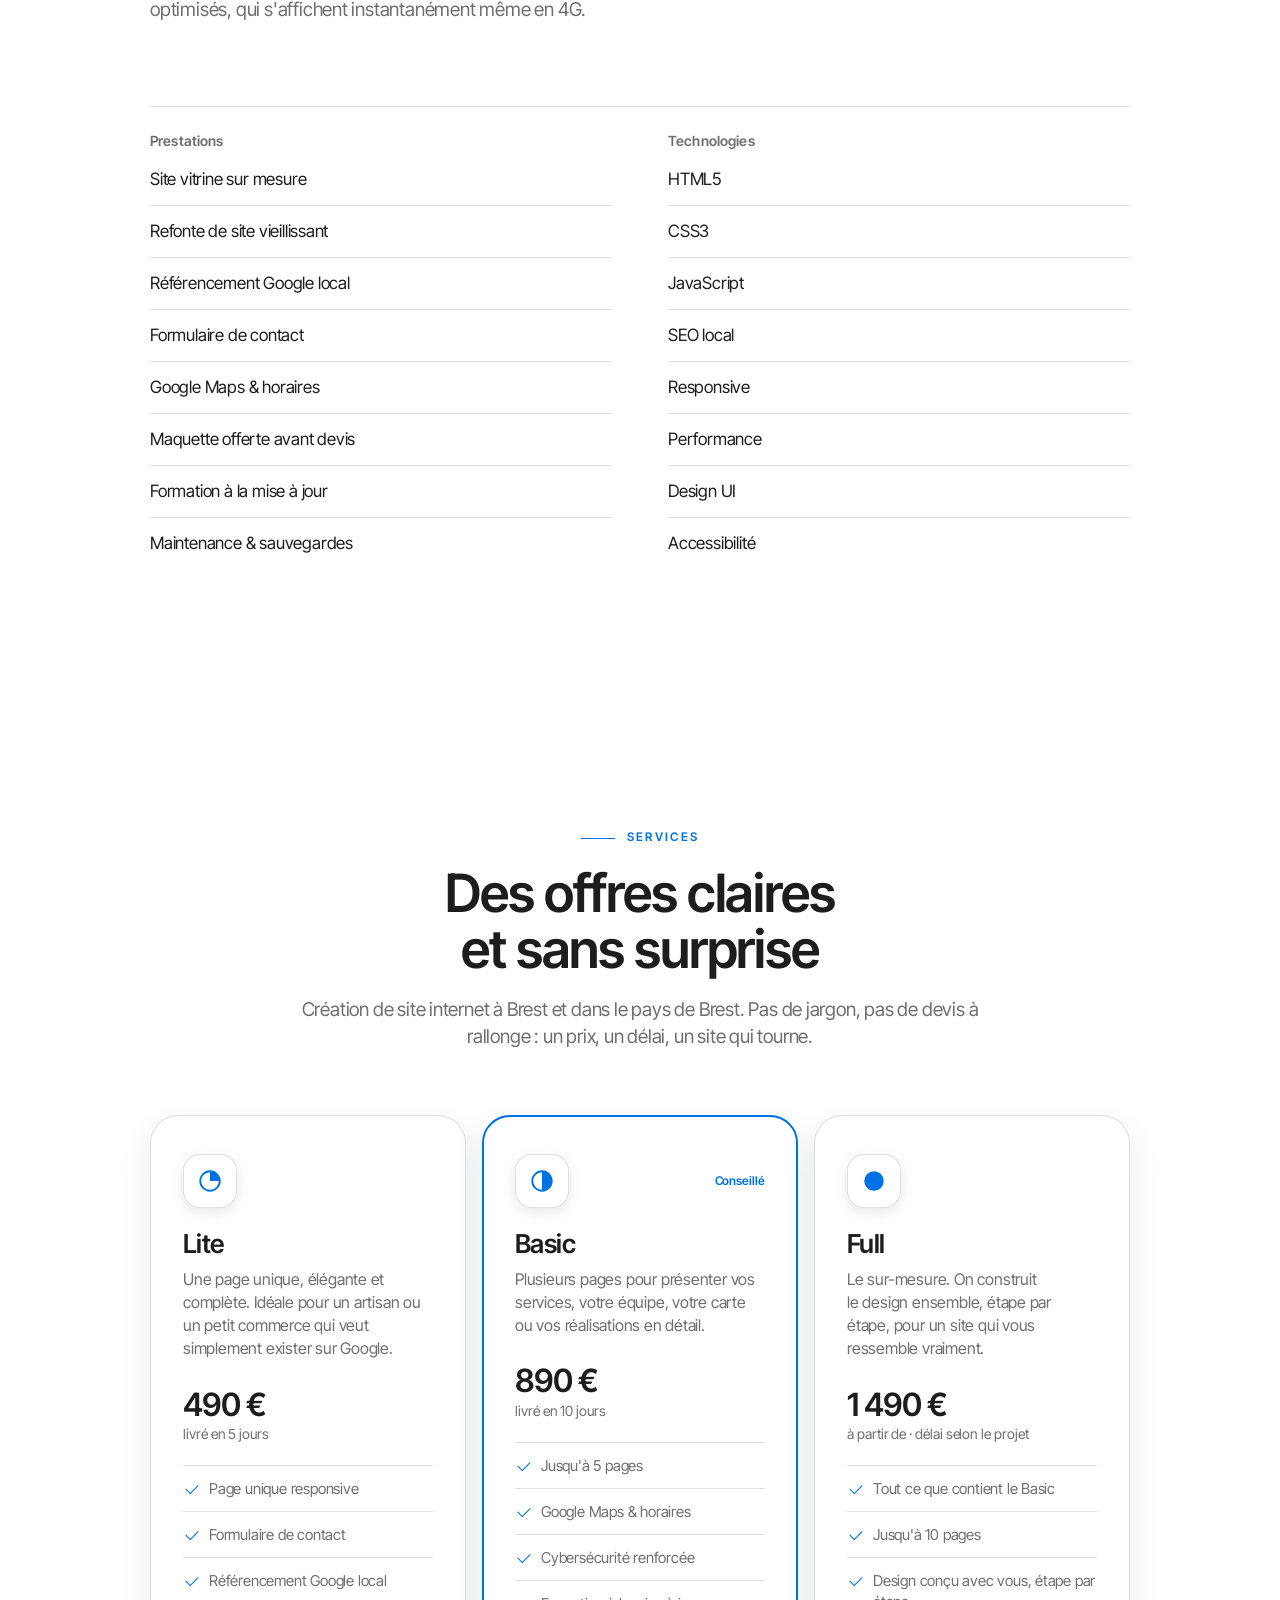
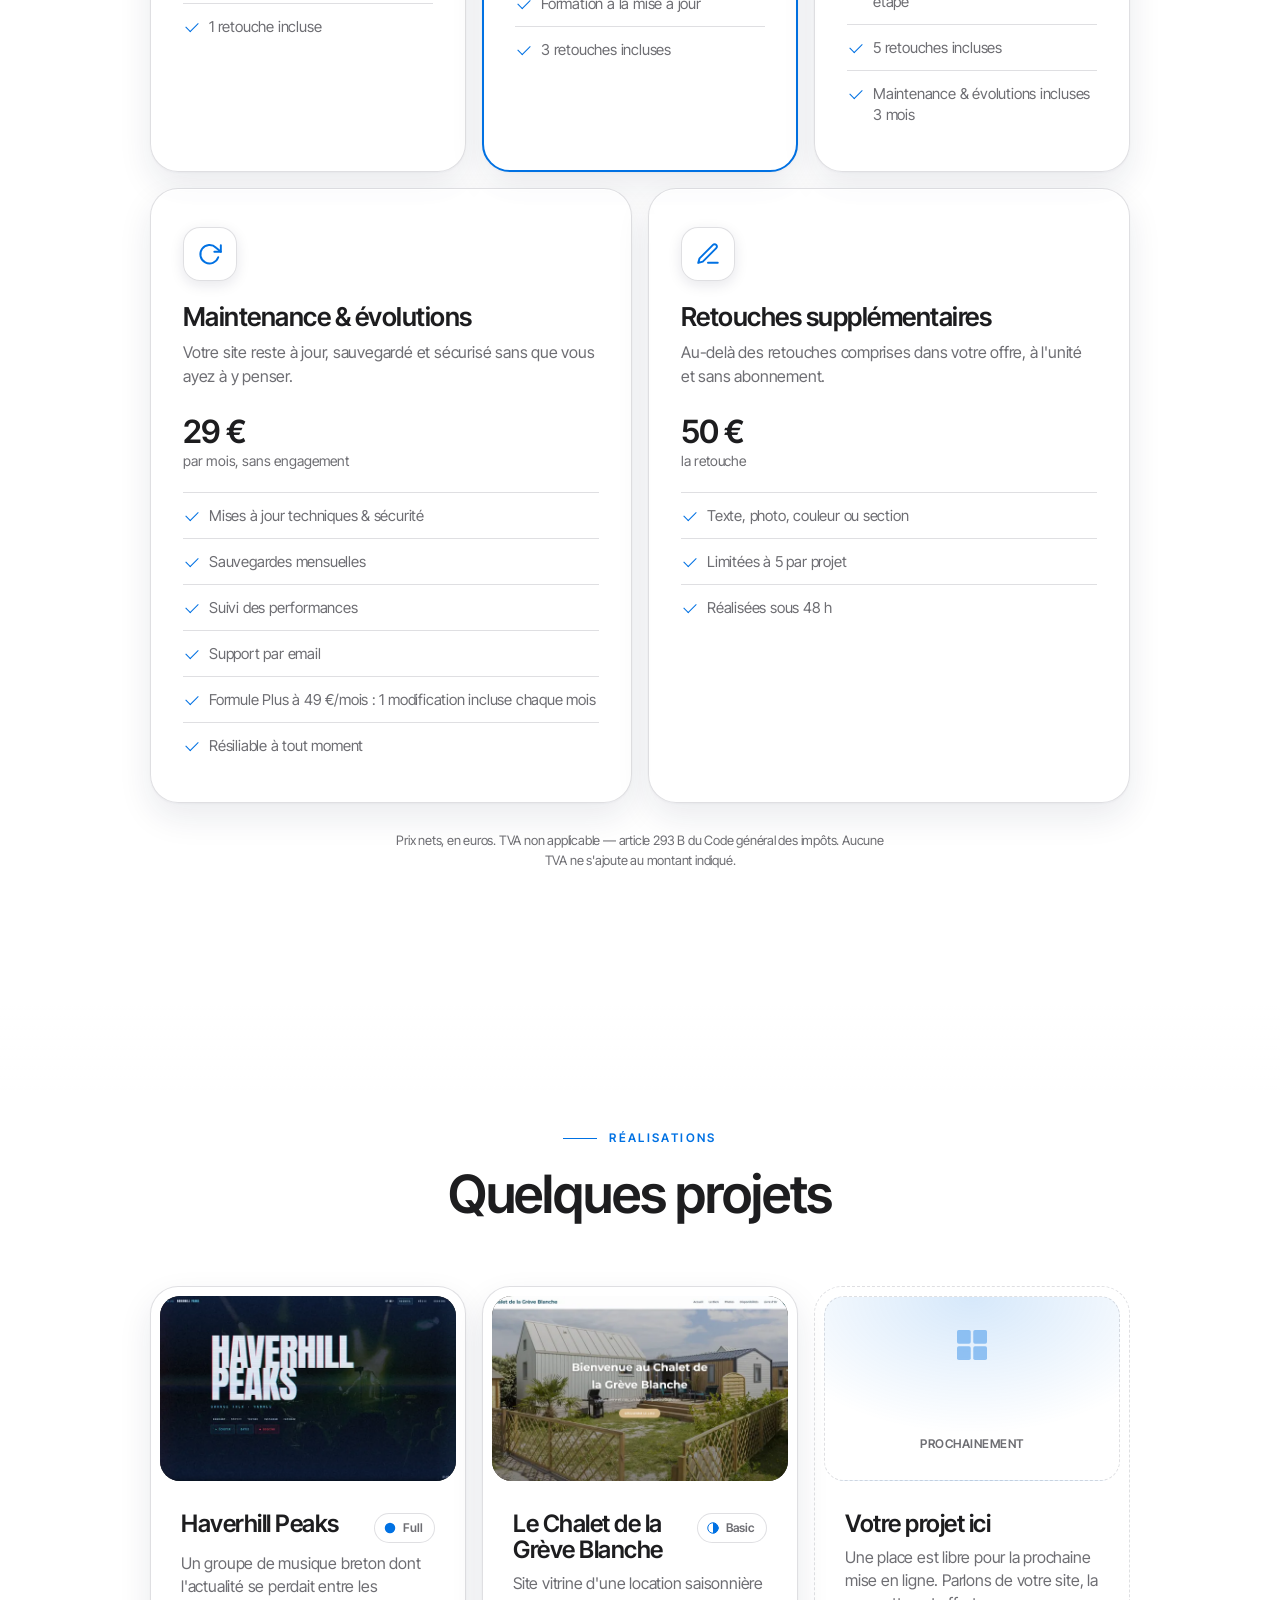
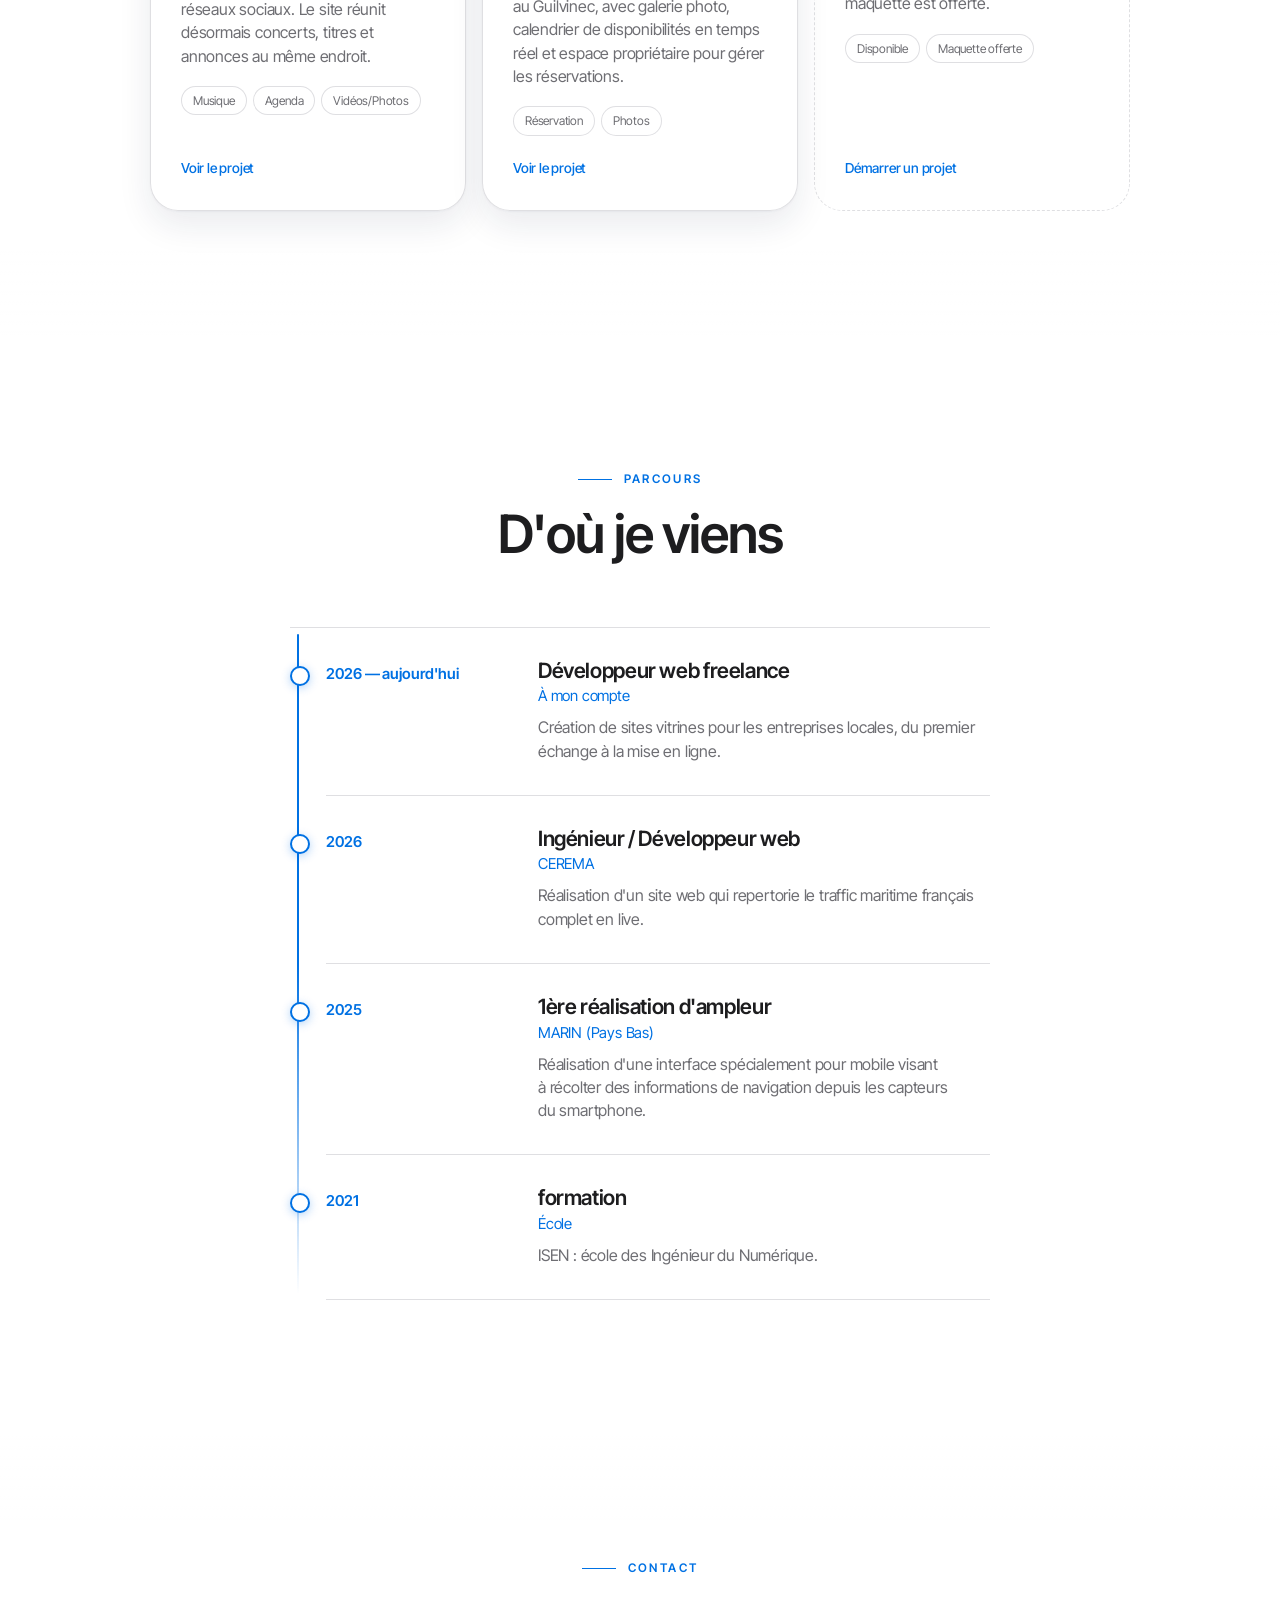
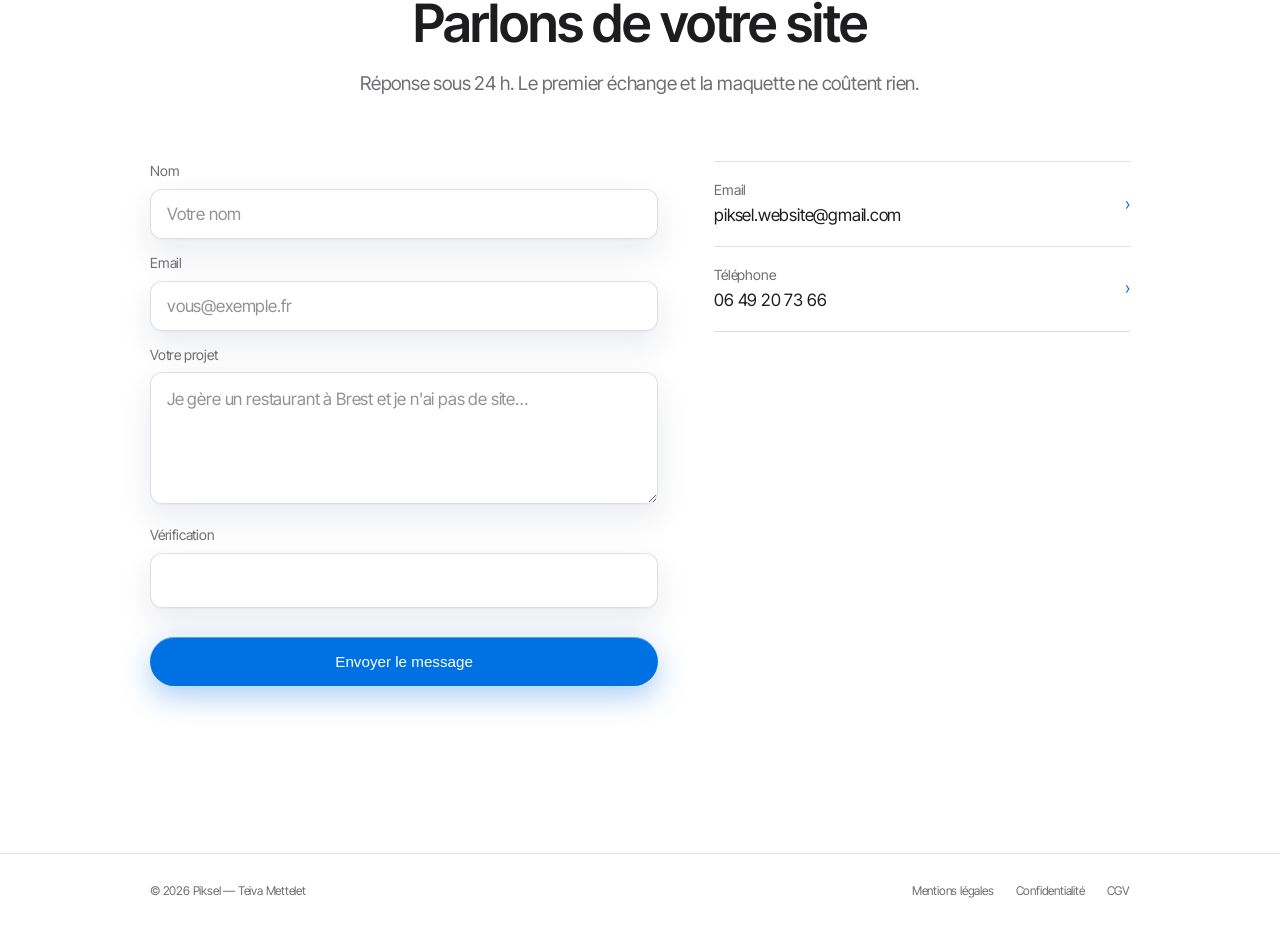
==== commit 8732a499: "Nouveaux tarifs, SEO local Brest, correction de la CSP" ====
--- a/index.html
+++ b/index.html
@@ -3,8 +3,8 @@
 <head>
   <meta charset="UTF-8" />
   <meta name="viewport" content="width=device-width, initial-scale=1.0" />
-  <title>Piksel — Création de site internet pour entreprises locales | Teiva Mettelet</title>
-  <meta name="description" content="Création de sites vitrines rapides et modernes pour artisans, commerçants et TPE. Maquette offerte, livraison en quelques jours, à partir de 250 €. Par Teiva Mettelet, développeur web freelance." />
+  <title>Création de site internet à Brest dès 490 € | Piksel</title>
+  <meta name="description" content="Développeur web freelance à Brest : sites vitrines rapides et modernes pour artisans, commerçants et TPE du Finistère. Maquette offerte, livraison en quelques jours, dès 490 €." />
 
   <!-- Adresse de référence du site. Google voit la même page sur
        piksel-web.fr et sur piksel-aj3.pages.dev (conservé pour les
@@ -14,8 +14,8 @@
 
   <!-- Aperçu affiché quand le lien est partagé par SMS, WhatsApp,
        LinkedIn ou email. Sans og:image, l'aperçu sort sans visuel. -->
-  <meta property="og:title" content="Piksel — Création de site internet pour entreprises locales" />
-  <meta property="og:description" content="Sites vitrines rapides et modernes pour artisans, commerçants et TPE. Maquette offerte, à partir de 250 €." />
+  <meta property="og:title" content="Piksel — Création de site internet à Brest" />
+  <meta property="og:description" content="Sites vitrines rapides et modernes pour artisans, commerçants et TPE à Brest et alentours. Maquette offerte, dès 490 €." />
   <meta property="og:type" content="website" />
   <meta property="og:url" content="https://piksel-web.fr/" />
   <meta property="og:site_name" content="Piksel" />
@@ -28,11 +28,6 @@
   <meta name="twitter:image" content="https://piksel-web.fr/og.jpg" />
   <meta name="theme-color" content="#ffffff" media="(prefers-color-scheme: light)" />
   <meta name="theme-color" content="#000000" media="(prefers-color-scheme: dark)" />
-  <meta property="og:url" content="https://piksel-web.fr/" />
-  <meta property="og:image" content="https://piksel-web.fr/og.jpg" />
-  <meta property="og:image:width" content="1200" />
-  <meta property="og:image:height" content="630" />
-  <meta name="twitter:card" content="summary_large_image" />
 
   <link rel="icon" href="data:image/svg+xml,%3Csvg xmlns='http://www.w3.org/2000/svg' viewBox='0 0 32 32'%3E%3Crect width='32' height='32' rx='7' fill='%231d1d1f'/%3E%3Crect x='7' y='7' width='8' height='8' rx='1' fill='%230071e3'/%3E%3Crect x='17' y='7' width='8' height='8' rx='1' fill='%23fff' opacity='.92'/%3E%3Crect x='7' y='17' width='8' height='8' rx='1' fill='%23fff' opacity='.4'/%3E%3Crect x='17' y='17' width='8' height='8' rx='1' fill='%230071e3' opacity='.55'/%3E%3C/svg%3E" />
 
@@ -43,9 +38,6 @@
        Bénéfice annexe : deux connexions externes en moins au chargement. -->
   <link rel="preload" href="fonts/inter-tight-latin-400.woff2" as="font" type="font/woff2" crossorigin />
   <link rel="preload" href="fonts/inter-tight-latin-700.woff2" as="font" type="font/woff2" crossorigin />
-
-  <link rel="canonical" href="https://piksel-web.fr/" />
-
 
   <!-- Captcha Cloudflare Turnstile.
        Rendu « explicite » plutôt qu'automatique : le site a son propre
@@ -66,9 +58,9 @@
        lieu de la deviner depuis le texte. C'est ce qui permet
        d'apparaître comme prestataire local plutôt que comme simple page.
 
-       À AJUSTER : `areaServed` vaut « France » par défaut. Remplace-le
-       par ta ville et les communes alentour — c'est le champ qui pèse
-       le plus pour ressortir sur « création site internet [ville] ».
+       `areaServed` liste Brest et les communes alentour : c'est le champ
+       qui pèse le plus pour ressortir sur « création site internet [ville] ».
+       Garder la même liste que sur la fiche Google Business Profile.
        ============================================================ -->
   <script type="application/ld+json">
   {
@@ -84,9 +76,29 @@
         "description": "Création de sites vitrines rapides et modernes pour les artisans, commerçants et petites entreprises. Maquette offerte avant tout engagement.",
         "email": "piksel.website@gmail.com",
         "telephone": "+33649207366",
-        "priceRange": "250 € - 650 €",
+        "priceRange": "490 € - 1 490 €",
         "currenciesAccepted": "EUR",
-        "areaServed": { "@type": "Country", "name": "France" },
+        "address": {
+          "@type": "PostalAddress",
+          "addressLocality": "Brest",
+          "postalCode": "29200",
+          "addressRegion": "Bretagne",
+          "addressCountry": "FR"
+        },
+        "areaServed": [
+          { "@type": "City", "name": "Brest" },
+          { "@type": "City", "name": "Plouzané" },
+          { "@type": "City", "name": "Guipavas" },
+          { "@type": "City", "name": "Le Relecq-Kerhuon" },
+          { "@type": "City", "name": "Gouesnou" },
+          { "@type": "City", "name": "Bohars" },
+          { "@type": "City", "name": "Guilers" },
+          { "@type": "City", "name": "Plougastel-Daoulas" },
+          { "@type": "City", "name": "Landerneau" },
+          { "@type": "City", "name": "Saint-Renan" },
+          { "@type": "City", "name": "Plabennec" },
+          { "@type": "City", "name": "Locmaria-Plouzané" }
+        ],
         "founder": { "@id": "https://piksel-web.fr/#teiva" },
         "knowsLanguage": "fr-FR",
         "hasOfferCatalog": {
@@ -97,28 +109,28 @@
               "@type": "Offer",
               "name": "Lite — page unique",
               "description": "Une page unique, élégante et complète, avec formulaire de contact et référencement Google local.",
-              "price": "250",
+              "price": "490",
               "priceCurrency": "EUR"
             },
             {
               "@type": "Offer",
               "name": "Basic — site multipage",
               "description": "Jusqu'à 5 pages, Google Maps et horaires, formation à la mise à jour.",
-              "price": "500",
+              "price": "890",
               "priceCurrency": "EUR"
             },
             {
               "@type": "Offer",
               "name": "Full — sur mesure",
-              "description": "Nombre de pages illimité, design conçu avec vous, retouches illimitées.",
-              "price": "650",
+              "description": "Jusqu'à 10 pages, design conçu avec vous, 5 retouches et 3 mois de maintenance inclus.",
+              "price": "1490",
               "priceCurrency": "EUR"
             },
             {
               "@type": "Offer",
               "name": "Maintenance & évolutions",
               "description": "Mises à jour, sauvegardes et suivi des performances, sans engagement.",
-              "price": "15",
+              "price": "29",
               "priceCurrency": "EUR"
             }
           ]
@@ -128,7 +140,7 @@
         "@type": "Person",
         "@id": "https://piksel-web.fr/#teiva",
         "name": "Teiva Mettelet",
-        "jobTitle": "Développeur web freelance",
+        "jobTitle": "Développeur web freelance à Brest",
         "image": "https://piksel-web.fr/teiva.webp",
         "url": "https://piksel-web.fr/",
         "worksFor": { "@id": "https://piksel-web.fr/#business" },
@@ -2627,7 +2639,7 @@
     <div class="wrap hero-in">
       <div class="hero-txt">
         <p class="avail"><b id="availTxt"></b><span id="availSub"></span></p>
-        <h1 class="title" id="heroTitle"></h1>
+        <h1 class="title" id="heroTitle">Je construis des sites qui font venir des clients.</h1>
         <div class="role"><span class="type" id="typed"></span><span class="cur"></span></div>
         <p class="pitch" id="pitch"></p>
         <div class="btns">
@@ -2684,7 +2696,7 @@
       <div class="head rv">
         <div class="eyebrow">Services</div>
         <h2>Des offres claires et sans surprise</h2>
-        <p>Pas de jargon, pas de devis à rallonge. Un prix, un délai, un site qui tourne.</p>
+        <p>Création de site internet à Brest et dans le pays de Brest. Pas de jargon, pas de devis à rallonge&nbsp;: un prix, un délai, un site qui tourne.</p>
       </div>
       <div class="svc" id="svcGrid"></div>
       <div class="svc2" id="svcExtra"></div>
@@ -2789,10 +2801,10 @@
         "Formation à la mise à jour",
         "Maintenance & sauvegardes"
       ],
-      pitch: "J'aide les entreprises locales à exister en ligne avec un site rapide, moderne et pensé pour convertir. Livré en quelques jours, à un prix qui tient dans un budget de petite structure.",
+      pitch: "J'aide les entreprises de Brest et des alentours à exister en ligne avec un site rapide, moderne et pensé pour convertir. Livré en quelques jours, à un prix qui tient dans un budget de petite structure.",
       competences: ["HTML5", "CSS3", "JavaScript", "SEO local", "Responsive", "Performance", "Design UI", "Accessibilité"],
       bio: [
-        "Je suis développeur, et je passe mon temps libre à créer des sites pour les entreprises de ma ville. Le constat est simple : beaucoup de très bons commerçants ont soit <strong>aucun site</strong>, soit un site qui date de 2011, illisible sur téléphone, invisible sur Google.",
+        "Je suis développeur, et je passe mon temps libre à créer des sites pour les entreprises de Brest et des alentours. Le constat est simple : beaucoup de très bons commerçants ont soit <strong>aucun site</strong>, soit un site qui date de 2011, illisible sur téléphone, invisible sur Google.",
         "Mon approche est directe : je regarde votre activité, je conçois une maquette, et je vous la montre. <strong>Vous ne payez que si elle vous plaît.</strong> Pas d'abonnement caché, pas d'usine à gaz, un site propre dont vous êtes propriétaire.",
         "Je code tout à la main. Pas de constructeur de pages lourd qui met huit secondes à charger : du HTML, du CSS et du JavaScript optimisés, qui s'affichent instantanément même en 4G."
       ],
@@ -2806,14 +2818,14 @@
         i: "<svg viewBox='0 0 24 24' fill='none' stroke-linecap='round' stroke-linejoin='round' aria-hidden='true'><circle cx='12' cy='12' r='9' stroke='currentColor' stroke-width='1.7'/><path d='M12 12V3a9 9 0 0 1 9 9Z' fill='currentColor'/></svg>",
         t: "Lite",
         d: "Une page unique, élégante et complète. Idéale pour un artisan ou un petit commerce qui veut simplement exister sur Google.",
-        p: "250 €",
+        p: "490 €",
         u: "livré en 5 jours",
         l: ["Page unique responsive", "Formulaire de contact", "Référencement Google local", "1 retouche incluse"]
       }, {
         i: "<svg viewBox='0 0 24 24' fill='none' stroke-linecap='round' stroke-linejoin='round' aria-hidden='true'><circle cx='12' cy='12' r='9' stroke='currentColor' stroke-width='1.7'/><path d='M12 12V3a9 9 0 0 1 0 18Z' fill='currentColor'/></svg>",
         t: "Basic",
         d: "Plusieurs pages pour présenter vos services, votre équipe, votre carte ou vos réalisations en détail.",
-        p: "500 €",
+        p: "890 €",
         u: "livré en 10 jours",
         hot: true,
         l: ["Jusqu'à 5 pages", "Google Maps & horaires", "Cybersécurité renforcée", "Formation à la mise à jour",
@@ -2822,21 +2834,21 @@
       }, {
         i: "<svg viewBox='0 0 24 24' fill='none' stroke-linecap='round' stroke-linejoin='round' aria-hidden='true'><circle cx='12' cy='12' r='9' fill='currentColor'/></svg>",
         t: "Full",
-        d: "Le sur-mesure, sans compteur. On travaille le design ensemble jusqu'à ce que le résultat vous convienne vraiment.",
-        p: "650 €",
-        u: "délai selon le projet",
-        l: ["Tout ce que contient le Basic", "Nombre de pages illimité", "Design conçu avec vous jusqu'à satisfaction",
-          "Retouches illimitées", "Maintenance & évolutions incluses 5 mois"
+        d: "Le sur-mesure. On construit le design ensemble, étape par étape, pour un site qui vous ressemble vraiment.",
+        p: "1 490 €",
+        u: "à partir de · délai selon le projet",
+        l: ["Tout ce que contient le Basic", "Jusqu'à 10 pages", "Design conçu avec vous, étape par étape",
+          "5 retouches incluses", "Maintenance & évolutions incluses 3 mois"
         ]
       }],
       extras: [{
         i: "<svg viewBox='0 0 24 24' fill='none' stroke-linecap='round' stroke-linejoin='round' aria-hidden='true'><polyline points='22 4 22 10 16 10' stroke='currentColor' stroke-width='1.8'/><path d='M19.6 15a8.5 8.5 0 1 1-2-8.8L22 10' stroke='currentColor' stroke-width='1.8'/></svg>",
         t: "Maintenance & évolutions",
         d: "Votre site reste à jour, sauvegardé et sécurisé sans que vous ayez à y penser.",
-        p: "15 €",
+        p: "29 €",
         u: "par mois, sans engagement",
-        l: ["Mises à jour du contenu", "Sauvegardes mensuelles", "Suivi des performances", "Support par email",
-          "Résiliable à tout moment"
+        l: ["Mises à jour techniques & sécurité","Sauvegardes mensuelles", "Suivi des performances", "Support par email",
+          "Formule Plus à 49 €/mois : 1 modification incluse chaque mois", "Résiliable à tout moment"
         ]
       }, {
         i: "<svg viewBox='0 0 24 24' fill='none' stroke-linecap='round' stroke-linejoin='round' aria-hidden='true'><path d='M12 20h9' stroke='currentColor' stroke-width='1.8'/><path d='M16.6 3.6a2.1 2.1 0 0 1 3 3L7.2 19l-4.2 1.2 1.2-4.2Z' stroke='currentColor' stroke-width='1.8'/></svg>",
@@ -2844,7 +2856,7 @@
         d: "Au-delà des retouches comprises dans votre offre, à l'unité et sans abonnement.",
         p: "50 €",
         u: "la retouche",
-        l: ["Texte, photo, couleur ou section", "Limitées à 5 par projet", "Illimitées avec l'offre Full",
+        l: ["Texte, photo, couleur ou section", "Limitées à 5 par projet",
           "Réalisées sous 48 h"
         ]
       }],
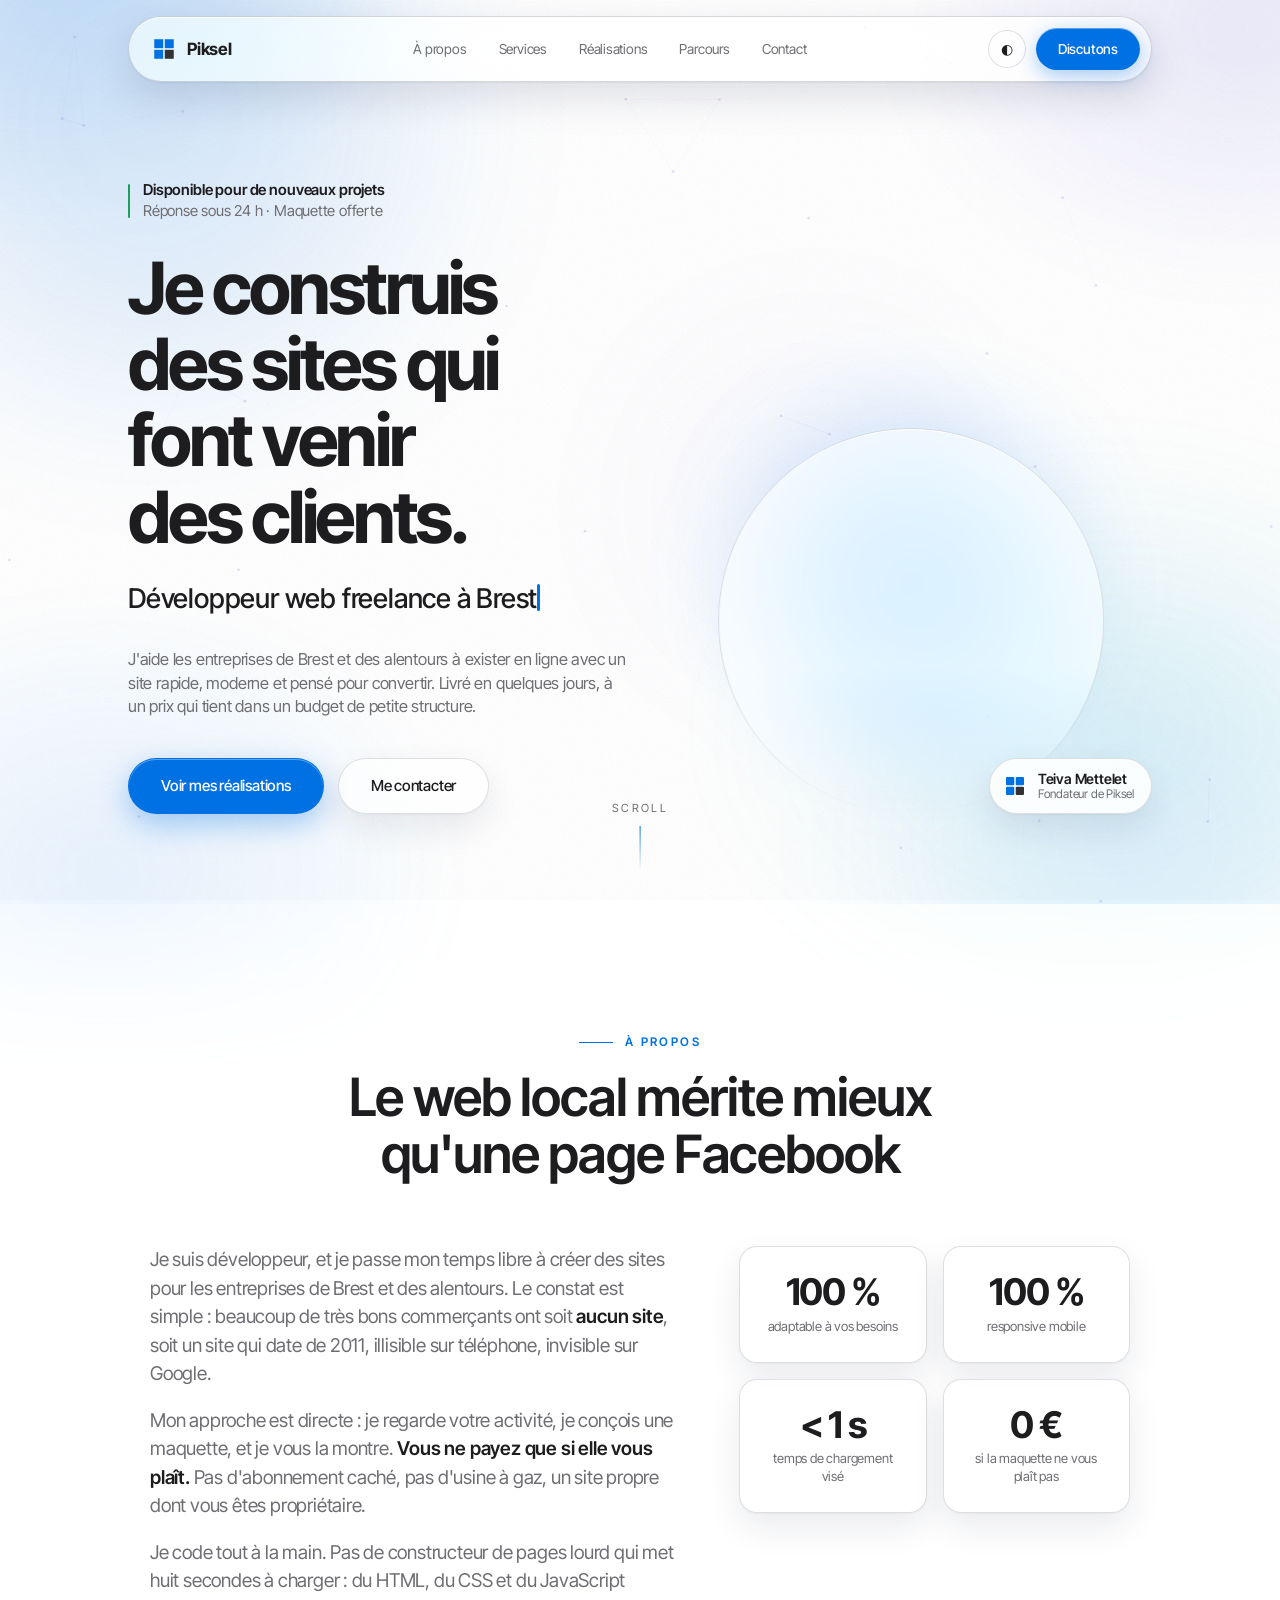
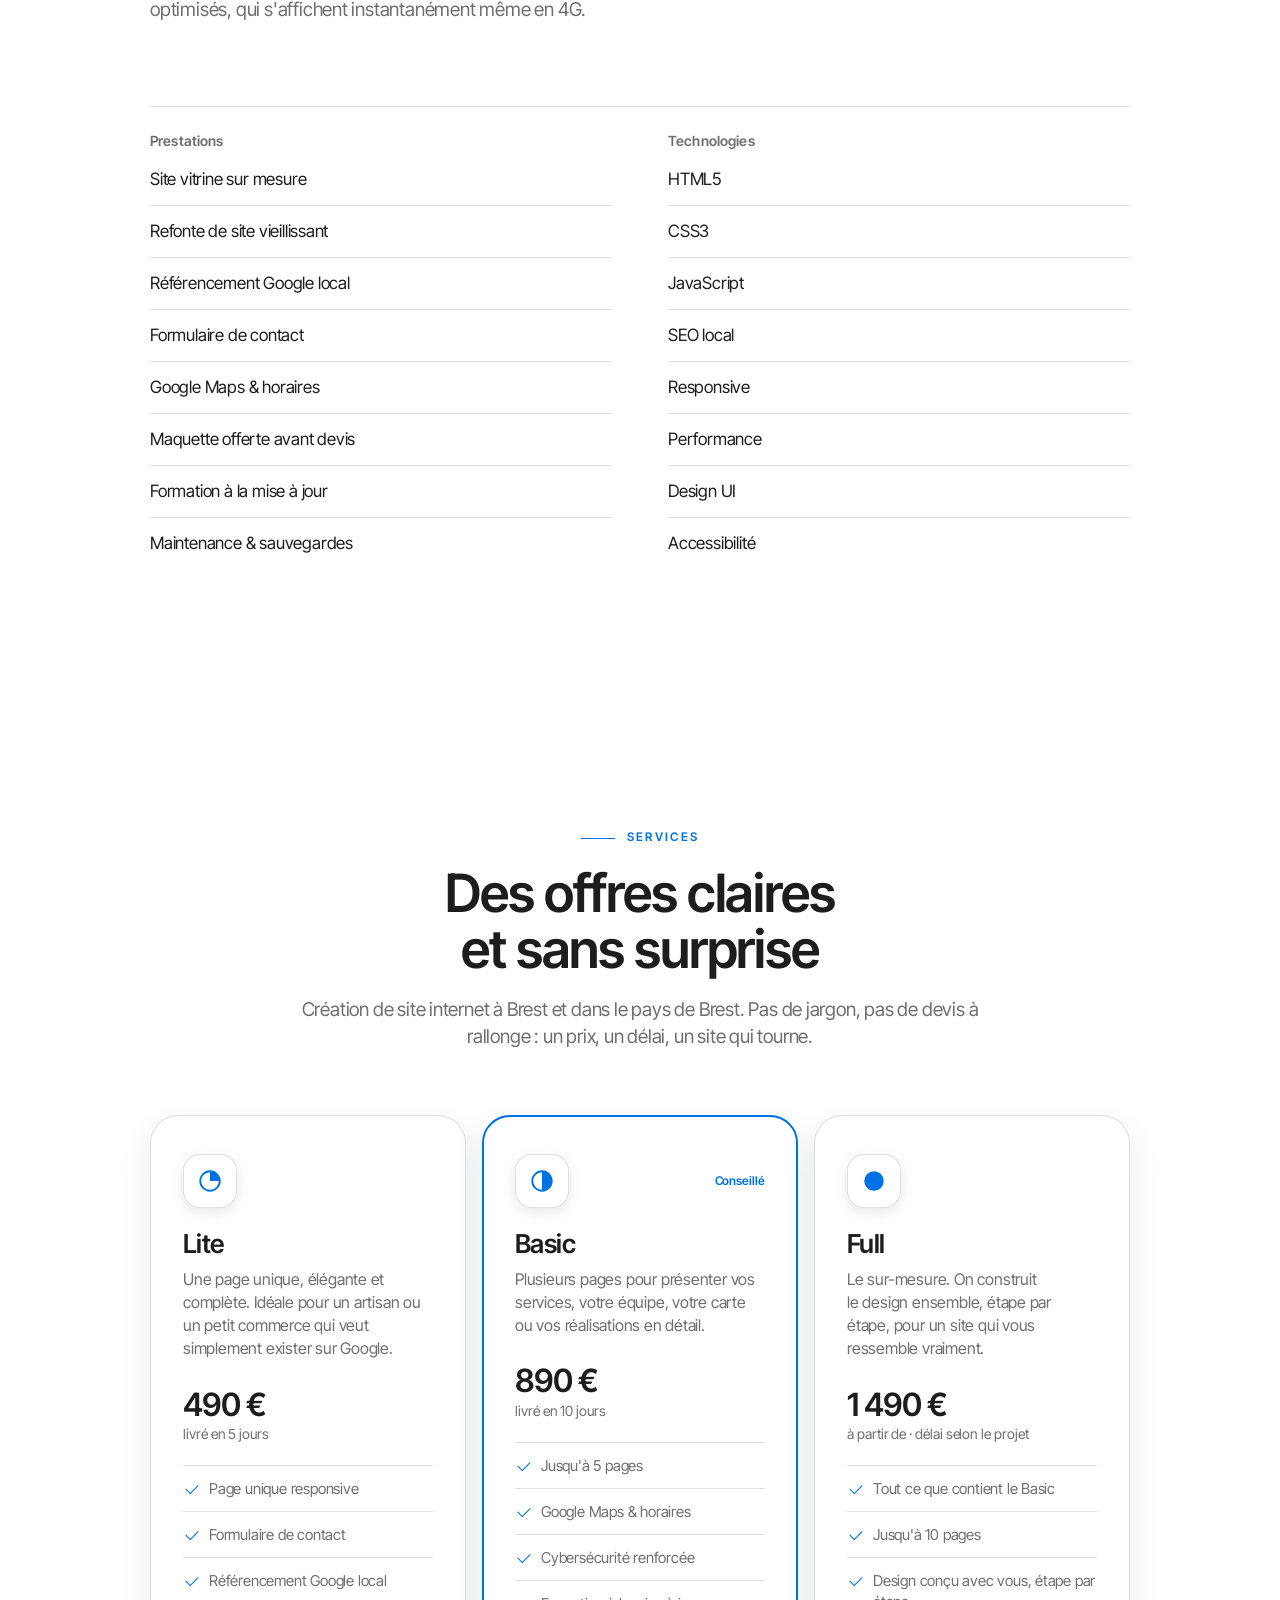
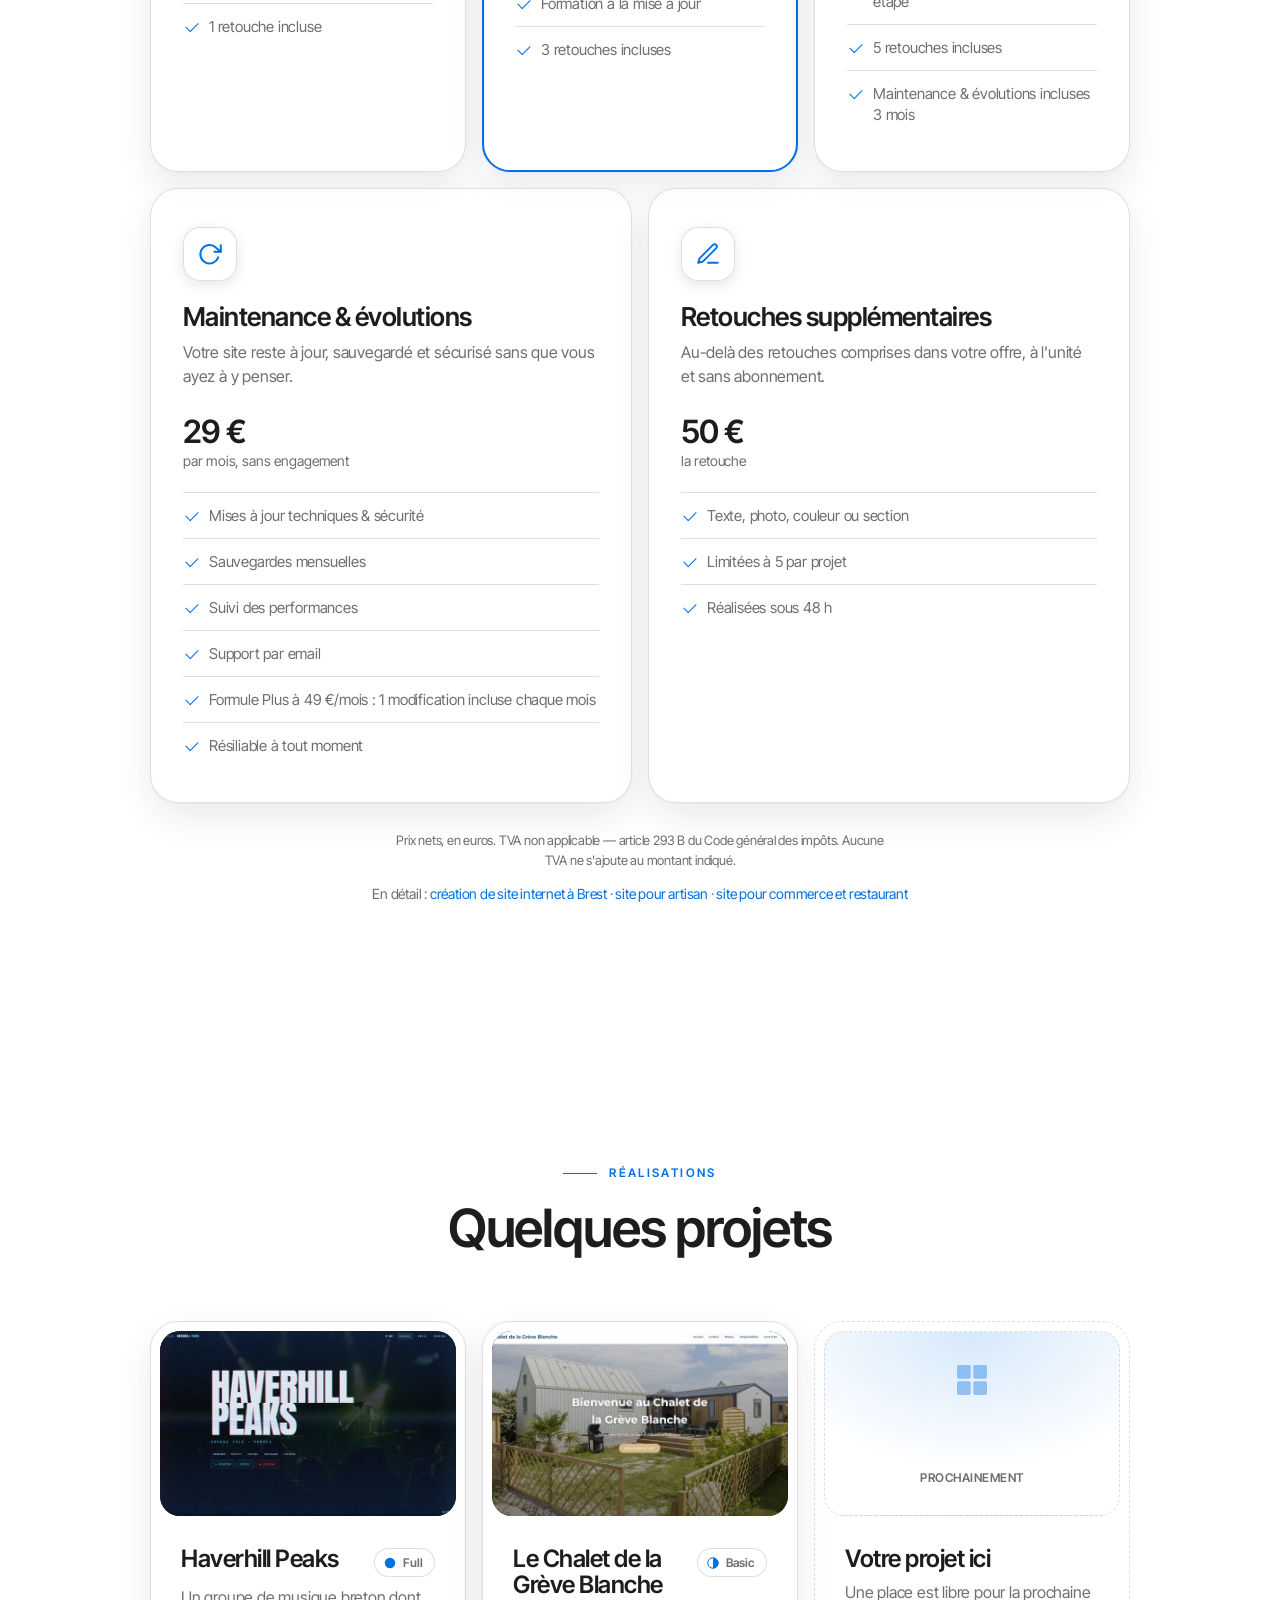
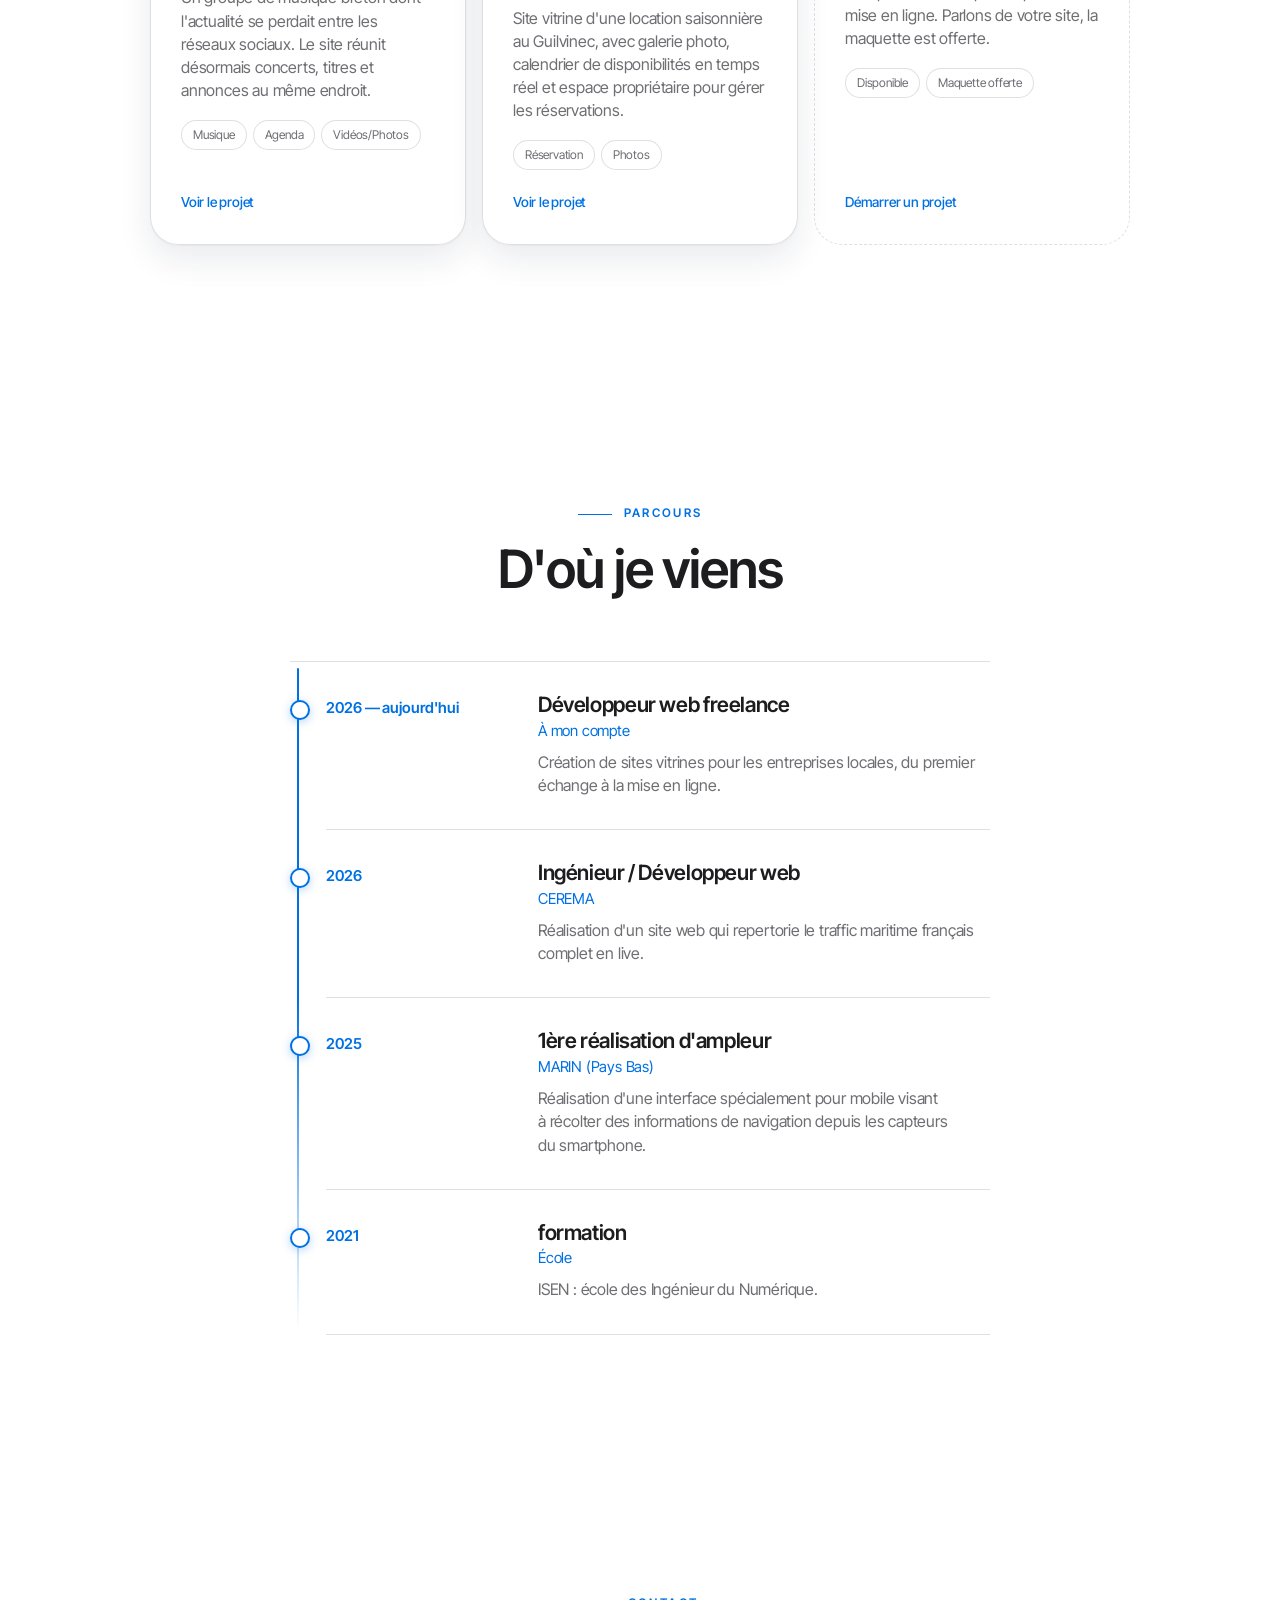
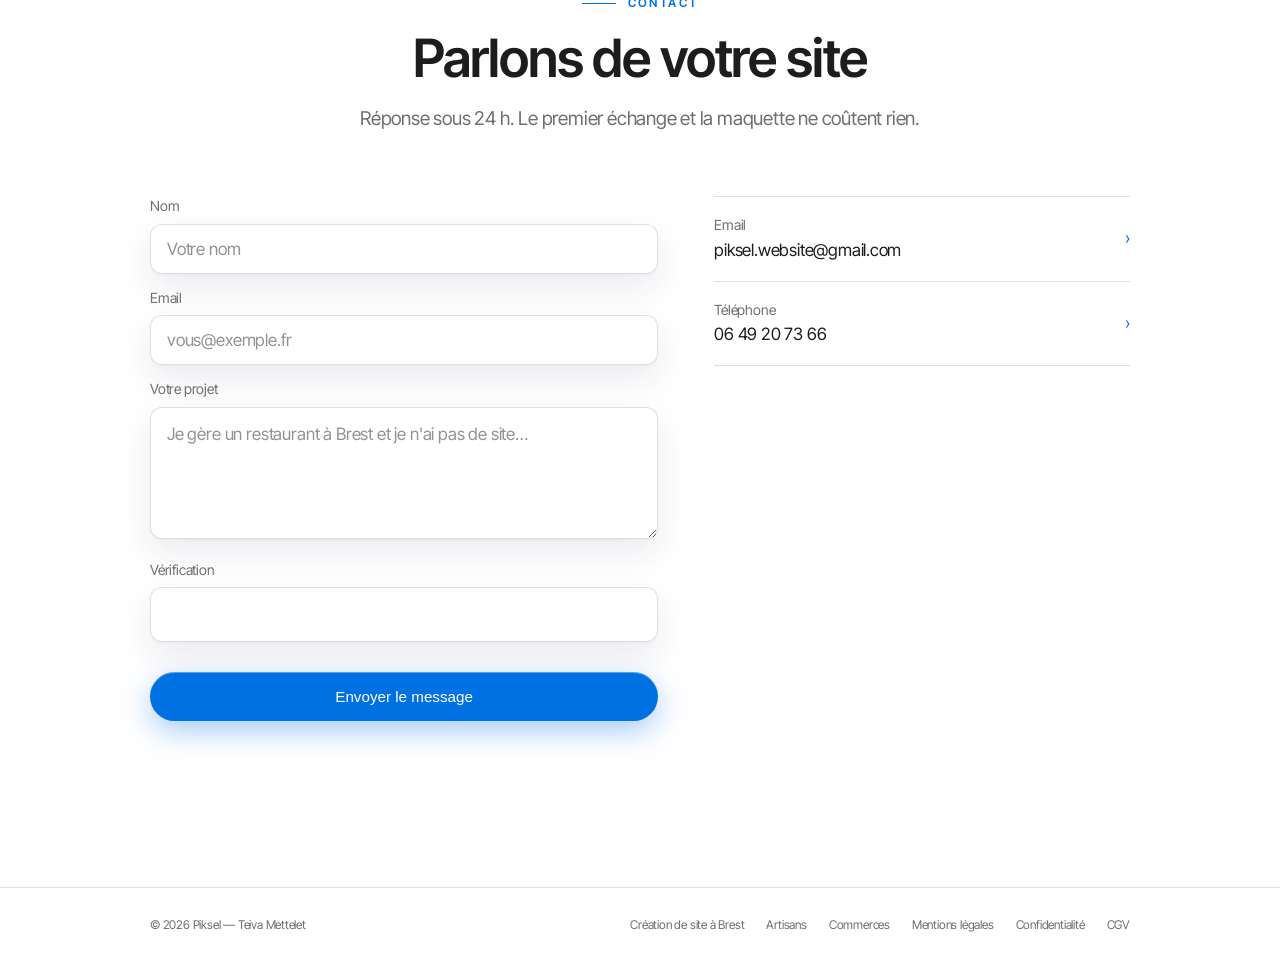
==== commit bd70e02f: "Pages SEO : création de site à Brest, artisans, commerces" ====
--- a/index.html
+++ b/index.html
@@ -1868,6 +1868,15 @@
       color: #ff6b60;
     }
 
+    .metiers {
+      margin-top: 14px;
+      text-align: center;
+      font-size: 14px;
+      color: var(--txt-dim);
+    }
+    .metiers a {
+      color: var(--accent);
+    }
     .tva {
       margin-top: 28px;
       text-align: center;
@@ -2707,6 +2716,11 @@
         Prix nets, en euros. TVA non applicable — article 293 B du Code général des impôts.
         Aucune TVA ne s'ajoute au montant indiqué.
       </p>
+      <p class="metiers">
+        En détail&nbsp;: <a href="/creation-site-internet-brest">création de site internet à Brest</a> ·
+        <a href="/site-internet-artisan-brest">site pour artisan</a> ·
+        <a href="/site-internet-commerce-restaurant-brest">site pour commerce et restaurant</a>
+      </p>
     </div>
   </section>
 
@@ -2784,7 +2798,7 @@
       titre: ["Je construis", "des sites qui", "font venir", "des clients."],
       // Accroches de la machine à écrire du hero, uniquement.
       roles: [
-        "Développeur web freelance",
+        "Développeur web freelance à Brest",
         "Sites vitrines pour commerces locaux",
         "HTML · CSS · JavaScript",
         "Rapide, responsive, bien référencé"
@@ -2953,6 +2967,9 @@
     $('#footL').innerHTML =
       `<span>© ${new Date().getFullYear()} ${CONFIG.marque} — ${CONFIG.nom}</span>` +
       `<nav class="foot-legal">
+         <a href="/creation-site-internet-brest">Création de site à Brest</a>
+         <a href="/site-internet-artisan-brest">Artisans</a>
+         <a href="/site-internet-commerce-restaurant-brest">Commerces</a>
          <a href="/mentions-legales">Mentions légales</a>
          <a href="/confidentialite">Confidentialité</a>
          <a href="/cgv">CGV</a>
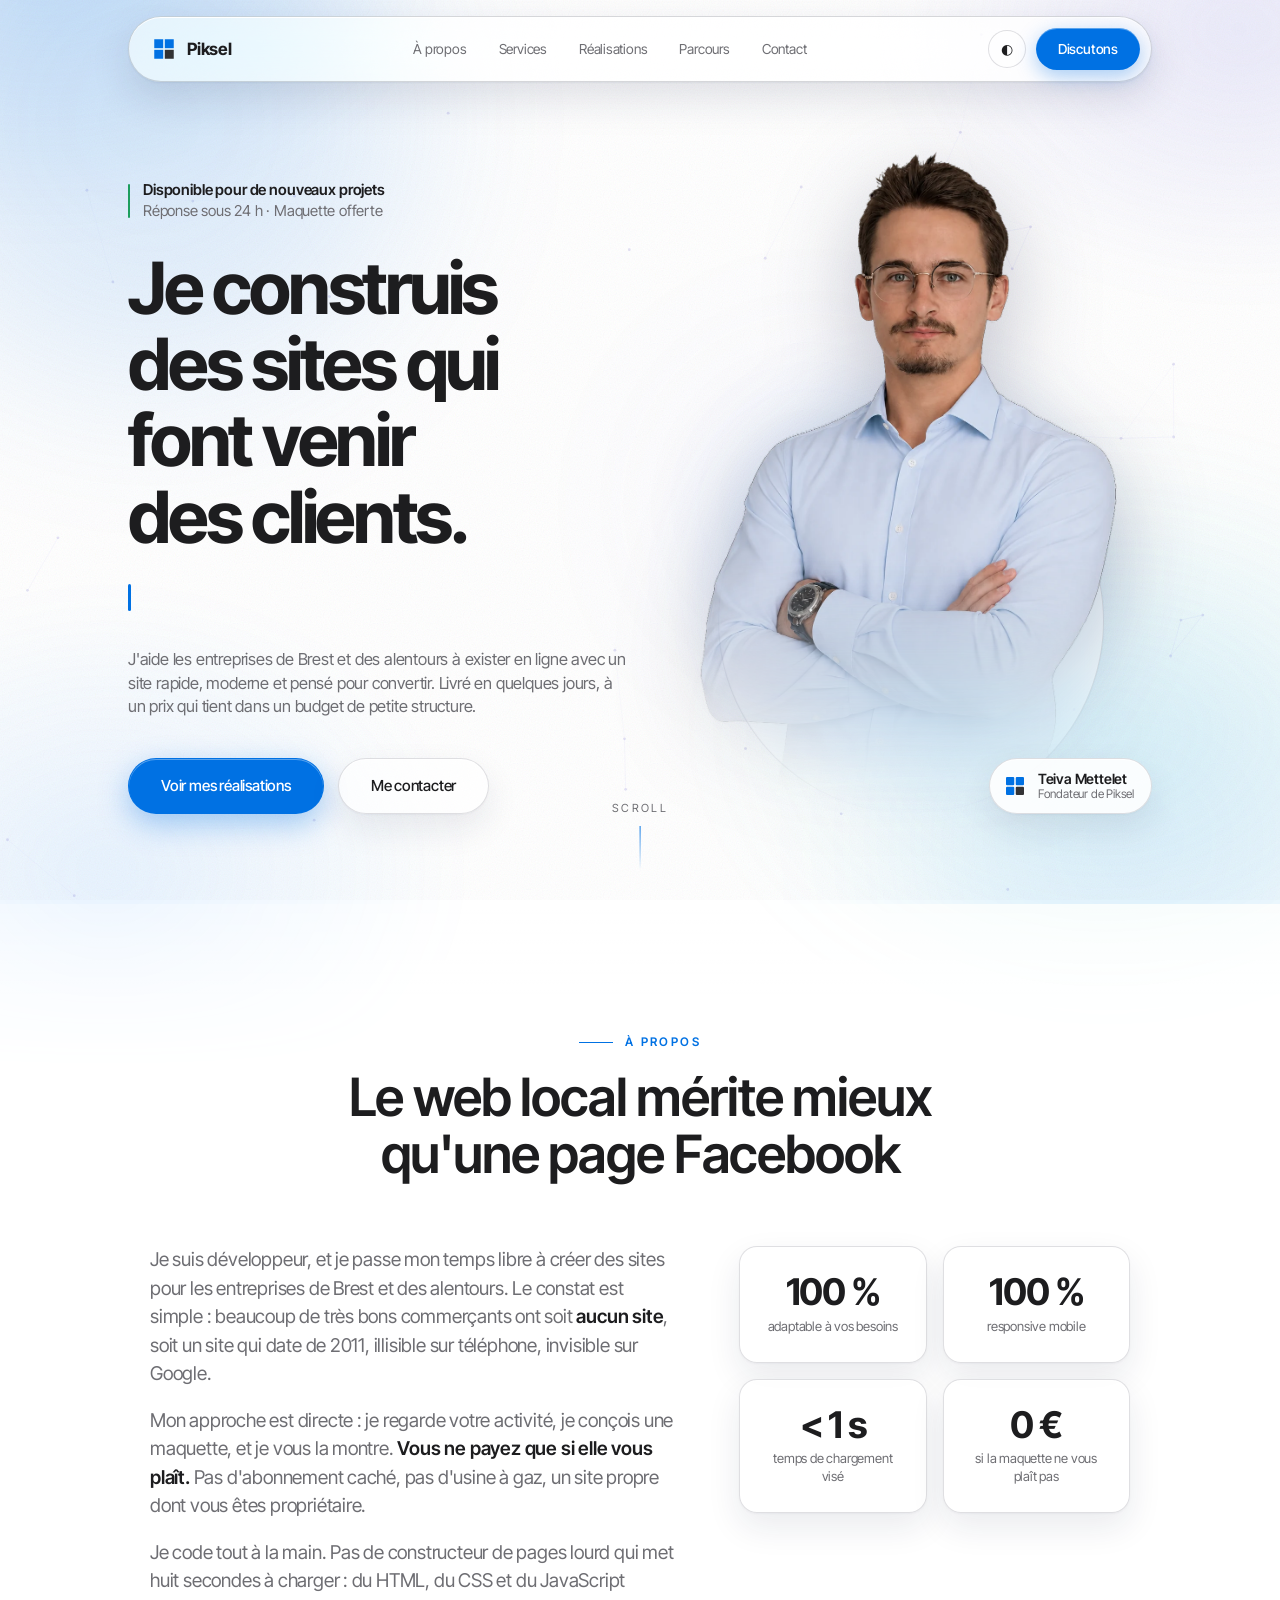
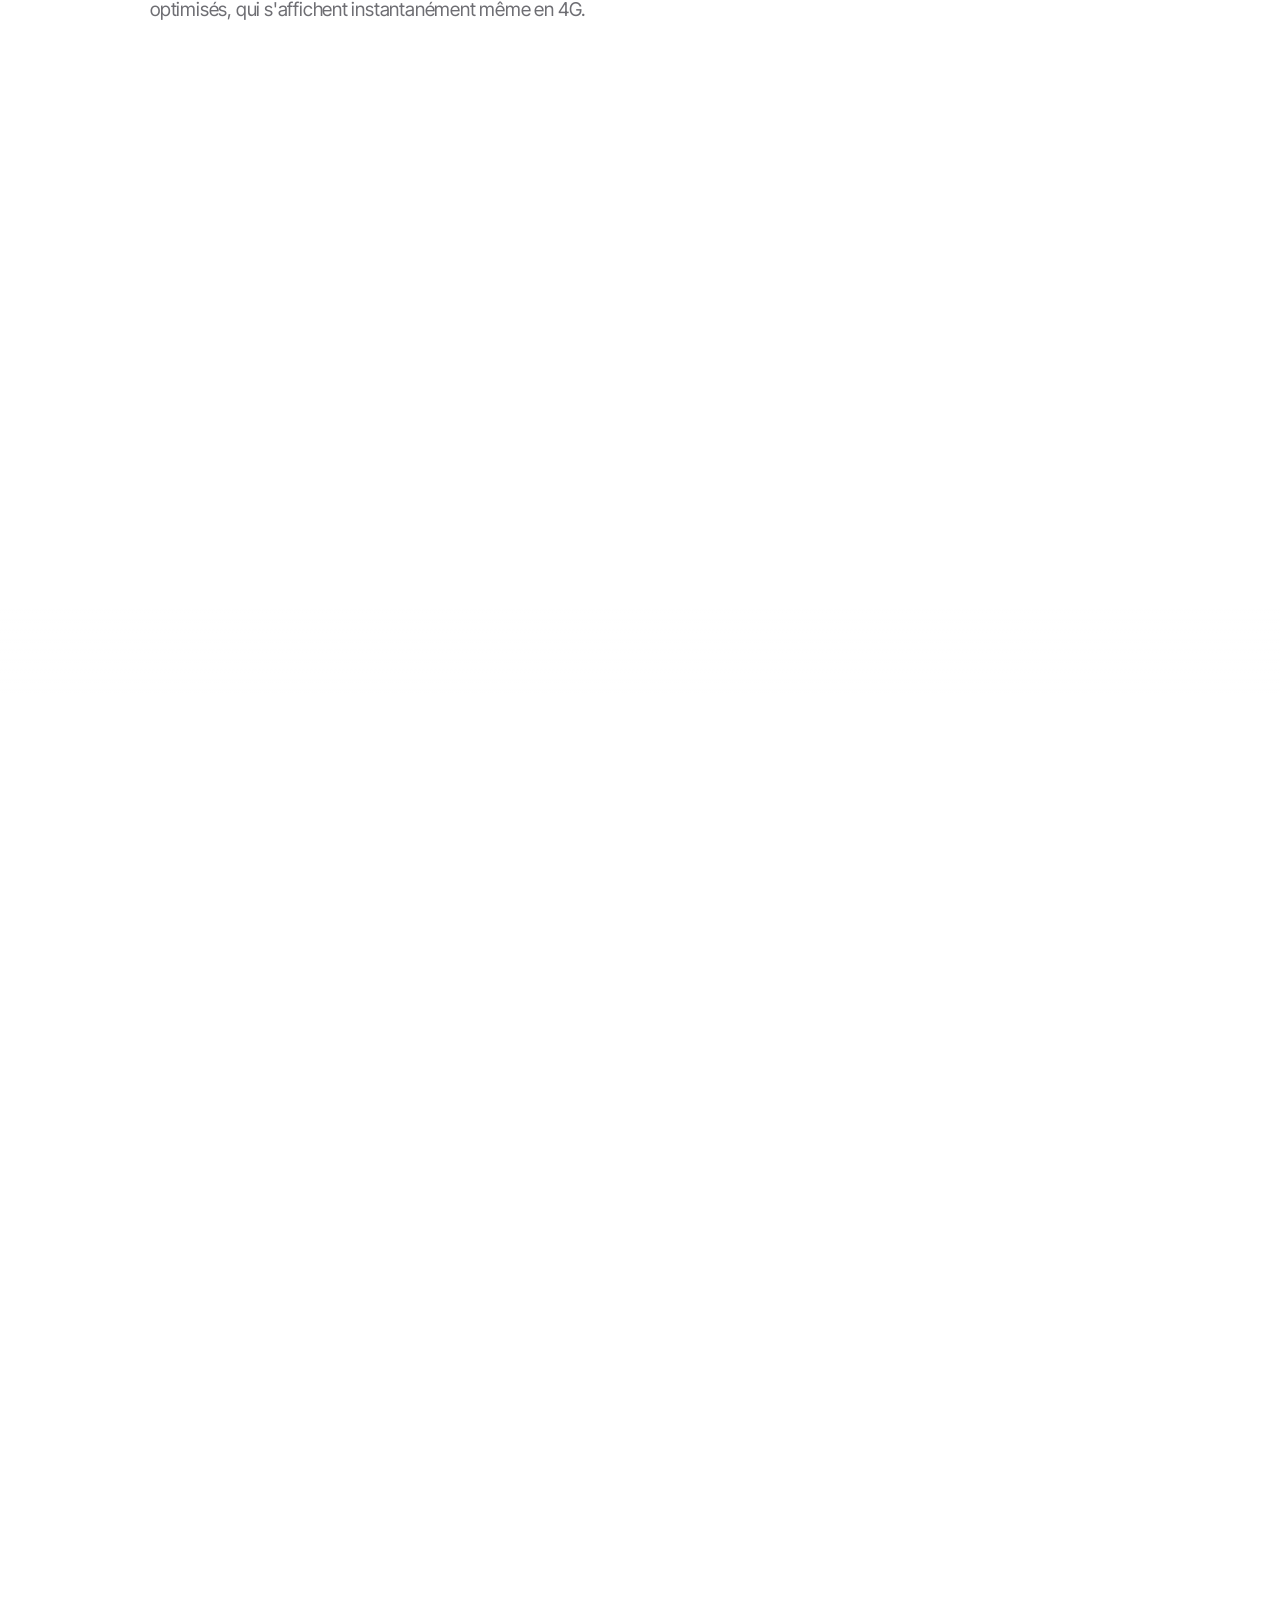
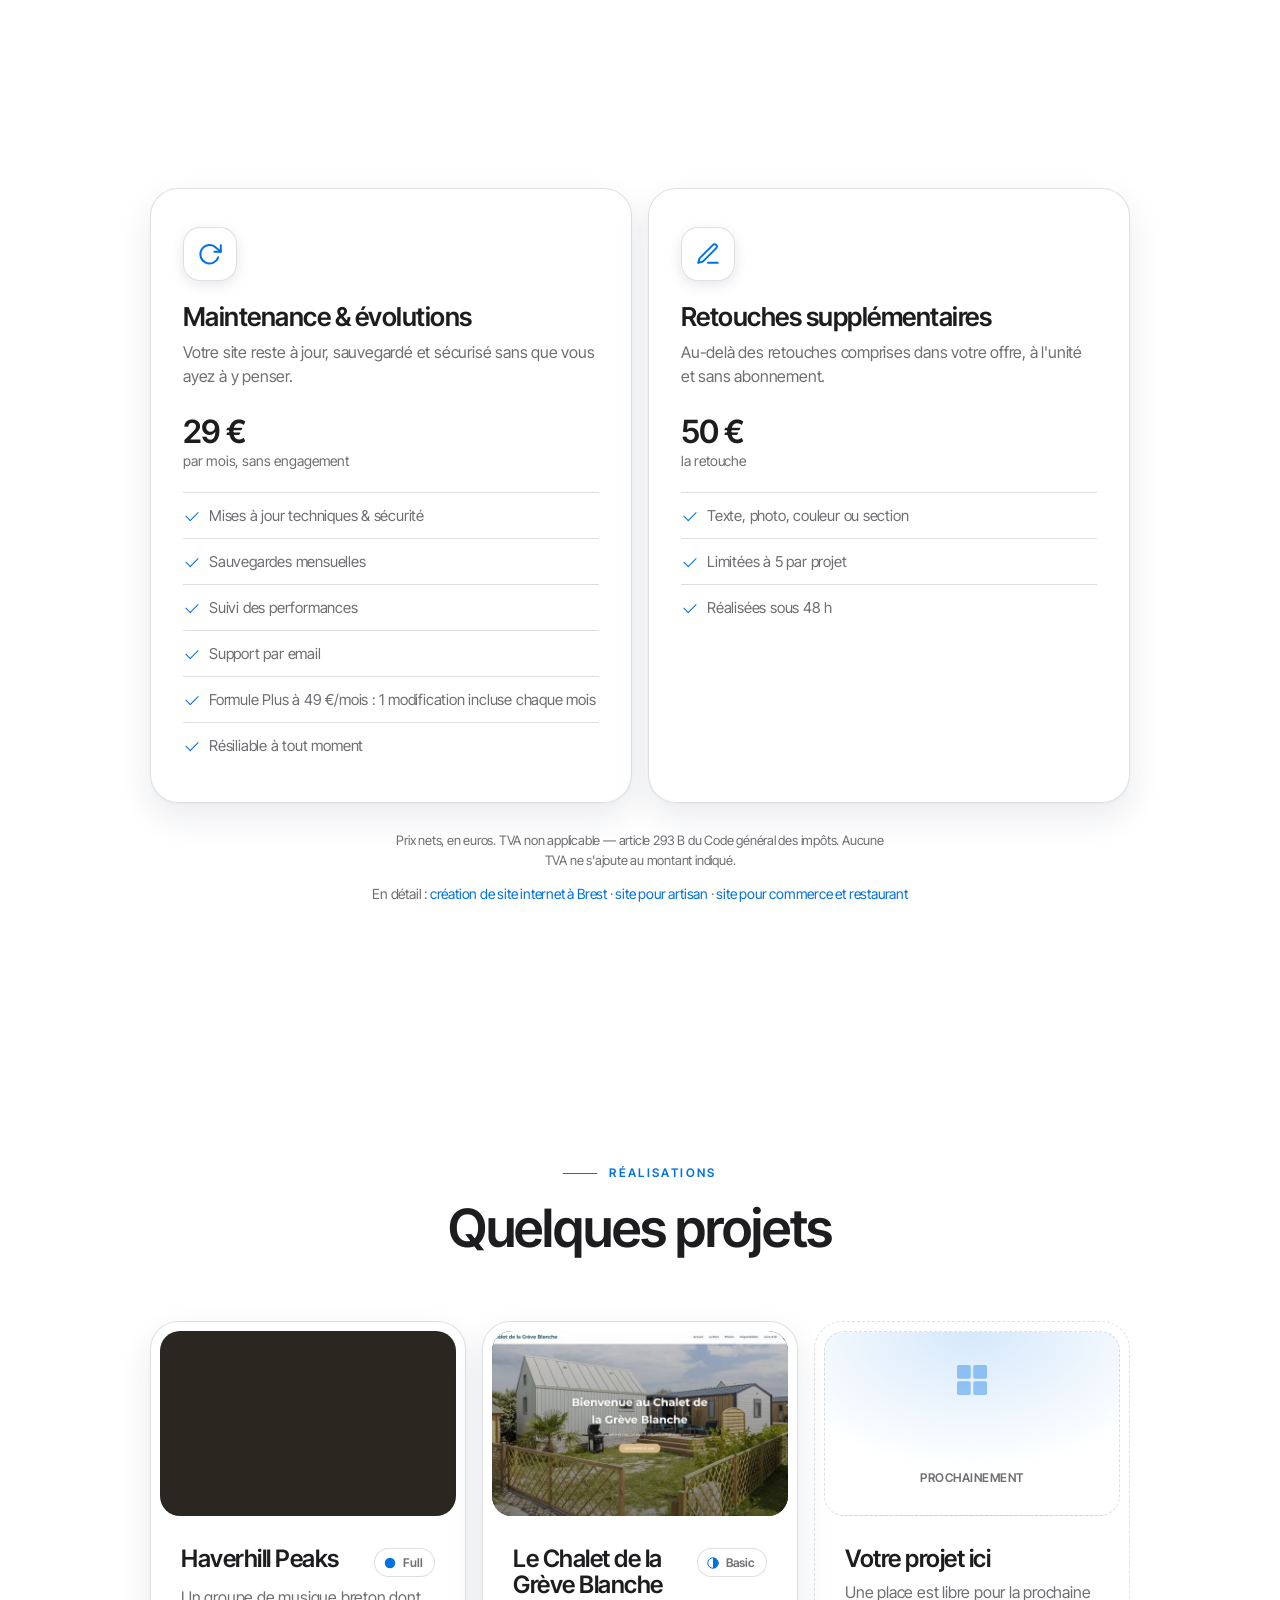
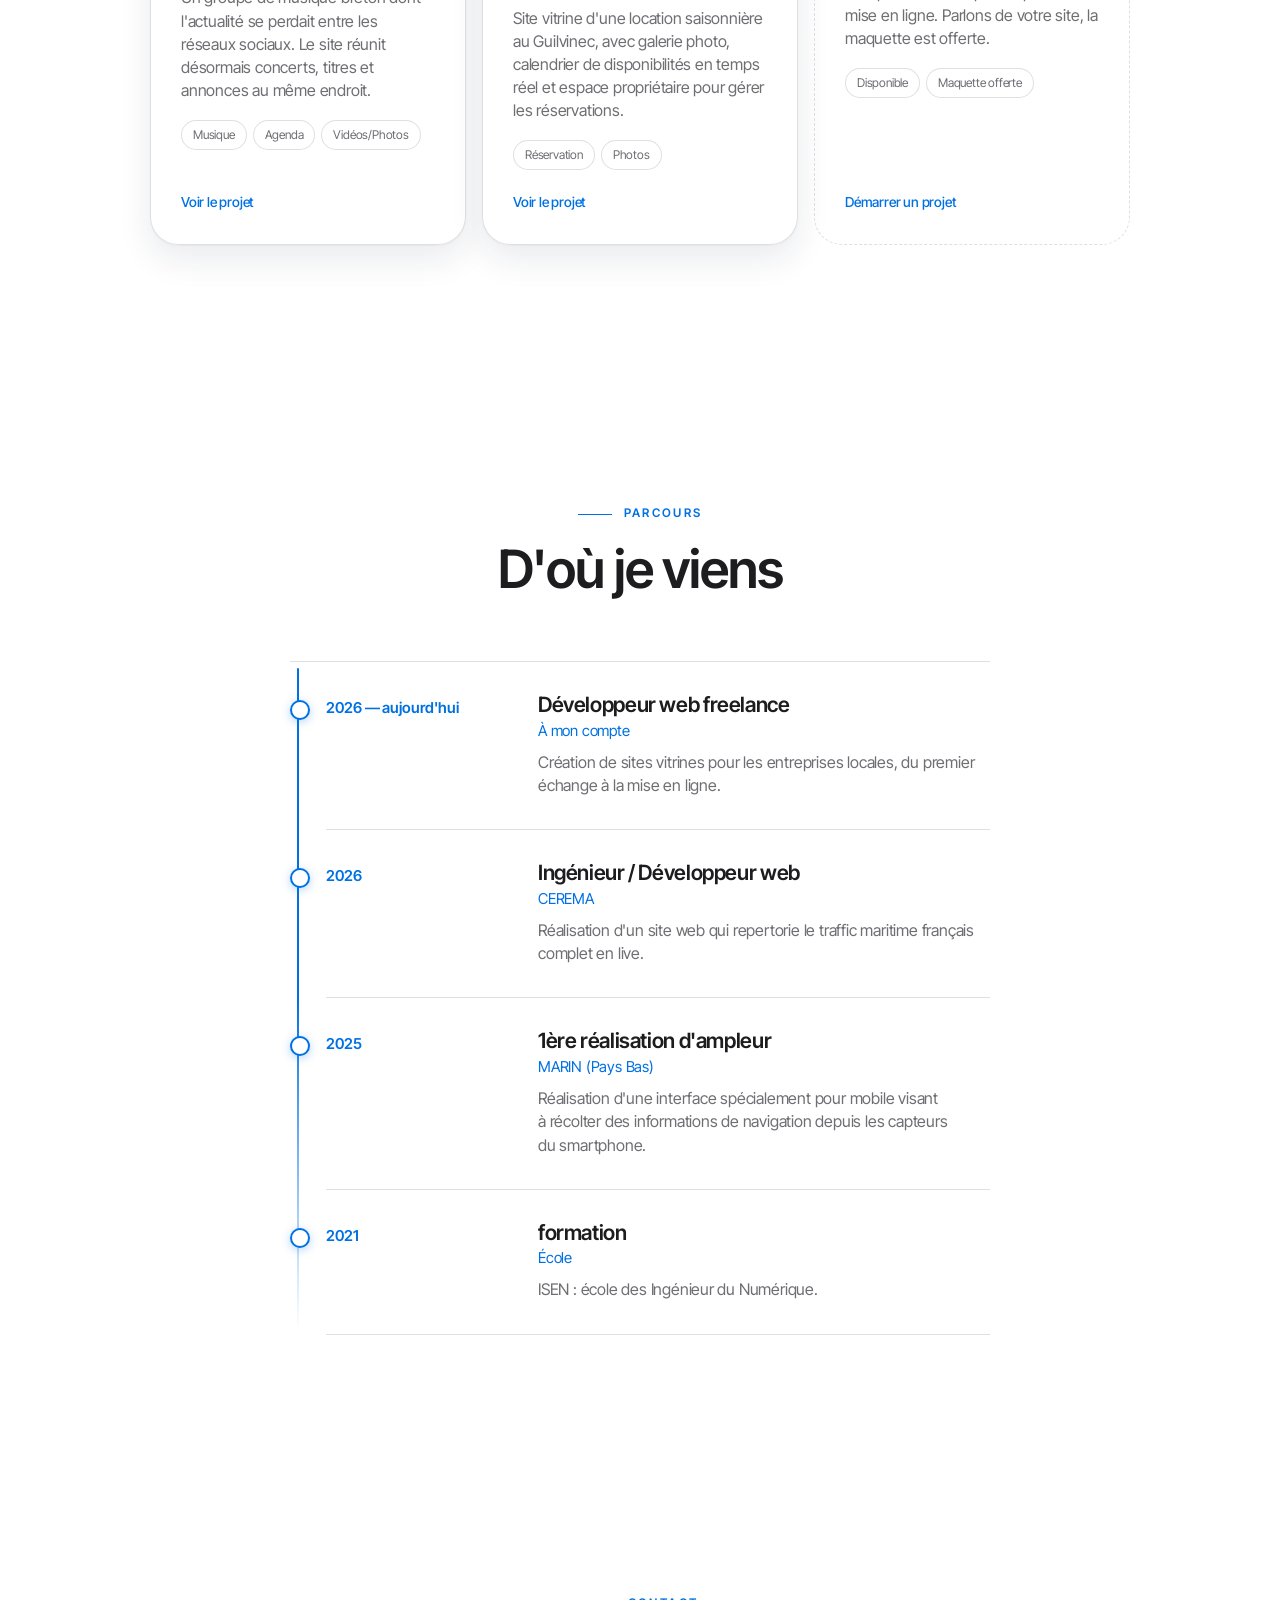
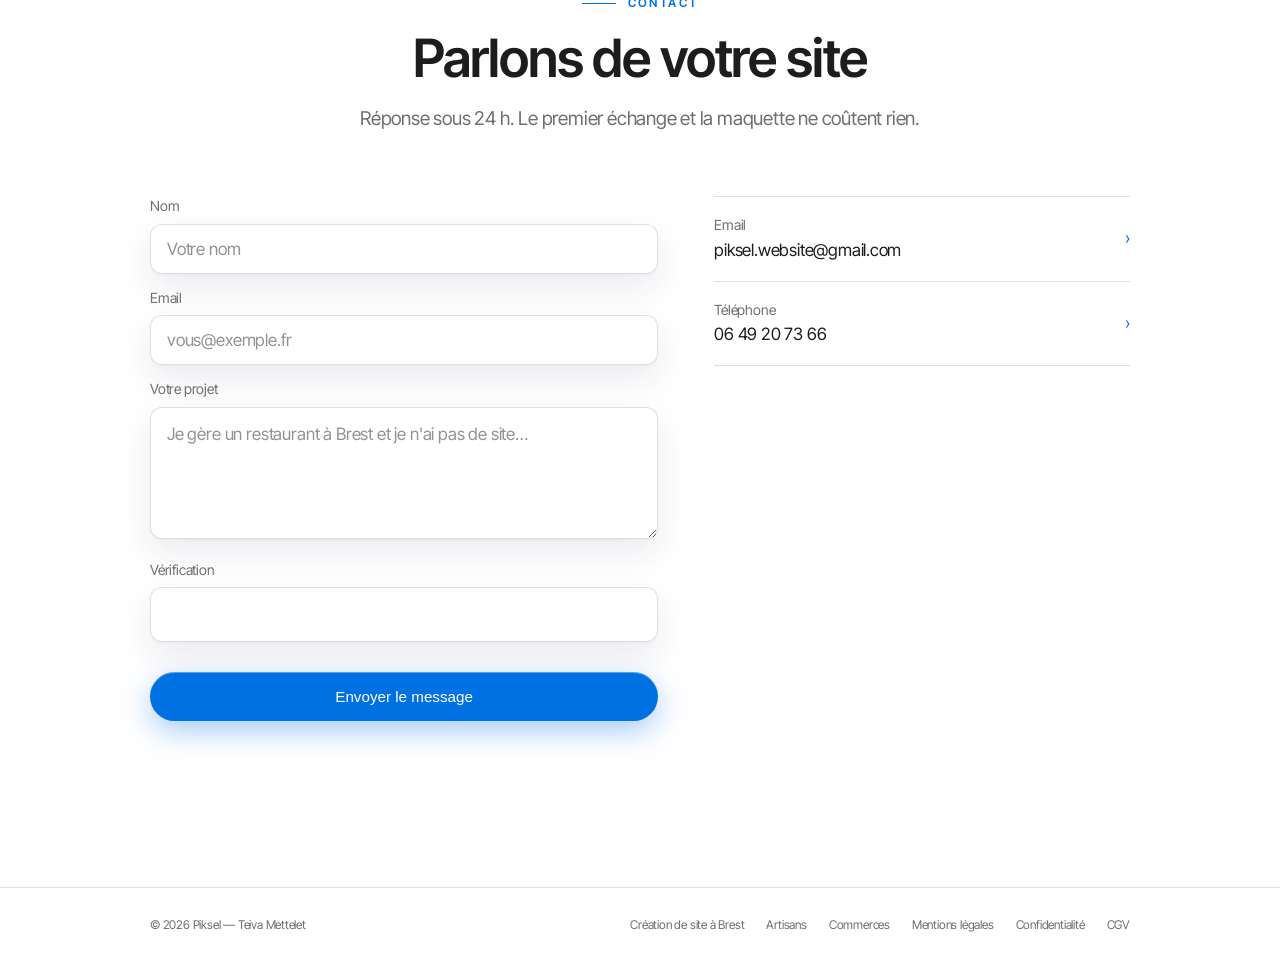
==== commit e0b4e059: "Favicon en fichiers pour Google, logo officiel à jour" ====
--- a/index.html
+++ b/index.html
@@ -29,7 +29,10 @@
   <meta name="theme-color" content="#ffffff" media="(prefers-color-scheme: light)" />
   <meta name="theme-color" content="#000000" media="(prefers-color-scheme: dark)" />
 
-  <link rel="icon" href="data:image/svg+xml,%3Csvg xmlns='http://www.w3.org/2000/svg' viewBox='0 0 32 32'%3E%3Crect width='32' height='32' rx='7' fill='%231d1d1f'/%3E%3Crect x='7' y='7' width='8' height='8' rx='1' fill='%230071e3'/%3E%3Crect x='17' y='7' width='8' height='8' rx='1' fill='%23fff' opacity='.92'/%3E%3Crect x='7' y='17' width='8' height='8' rx='1' fill='%23fff' opacity='.4'/%3E%3Crect x='17' y='17' width='8' height='8' rx='1' fill='%230071e3' opacity='.55'/%3E%3C/svg%3E" />
+  <link rel="icon" href="/favicon.ico" sizes="48x48" />
+  <link rel="icon" href="/favicon.svg" type="image/svg+xml" />
+  <link rel="icon" href="/favicon-192.png" type="image/png" sizes="192x192" />
+  <link rel="apple-touch-icon" href="/apple-touch-icon.png" />
 
   <!-- Police hébergée sur ce serveur plutôt que chez Google Fonts.
        Charger la police depuis fonts.googleapis.com transmettait l'adresse
@@ -72,7 +75,7 @@
         "name": "Piksel",
         "url": "https://piksel-web.fr/",
         "image": "https://piksel-web.fr/og.jpg",
-        "logo": "https://piksel-web.fr/piksel-logo.svg",
+        "logo": "https://piksel-web.fr/piksel-logo.png",
         "description": "Création de sites vitrines rapides et modernes pour les artisans, commerçants et petites entreprises. Maquette offerte avant tout engagement.",
         "email": "piksel.website@gmail.com",
         "telephone": "+33649207366",
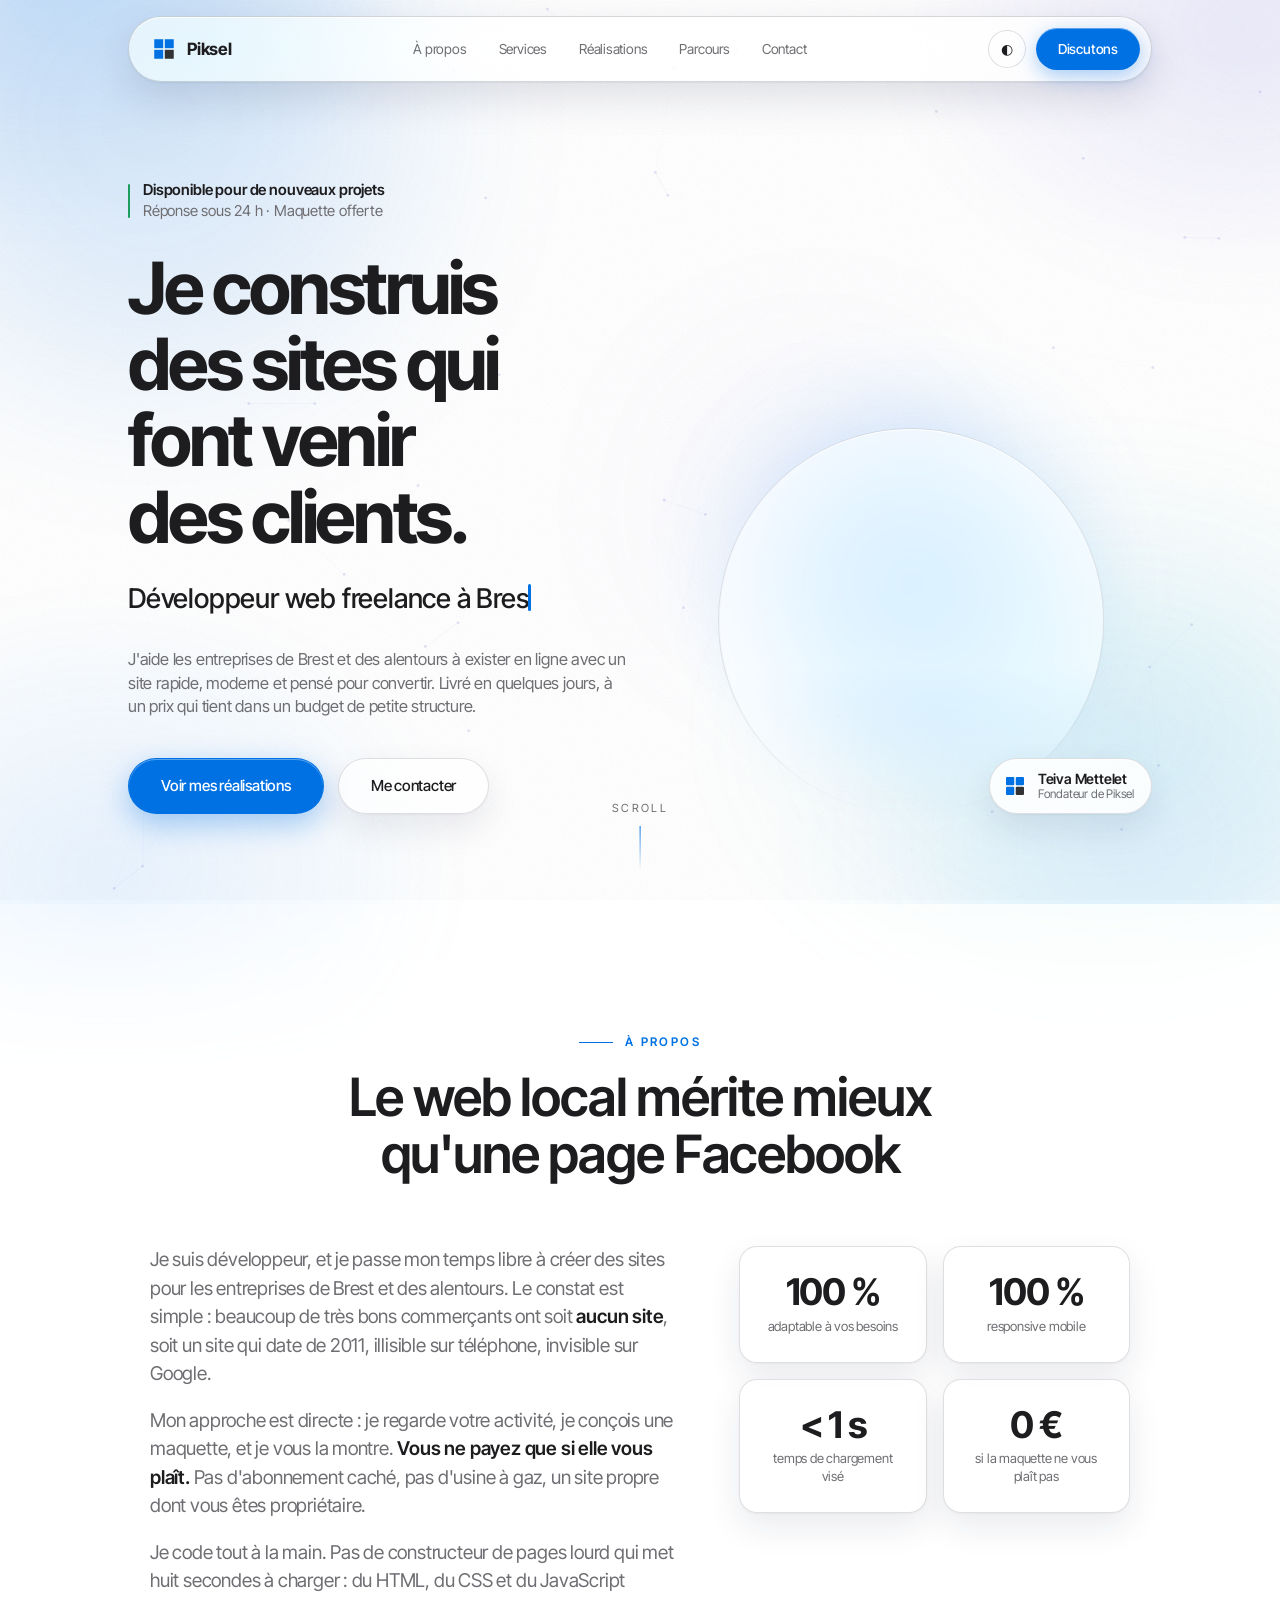
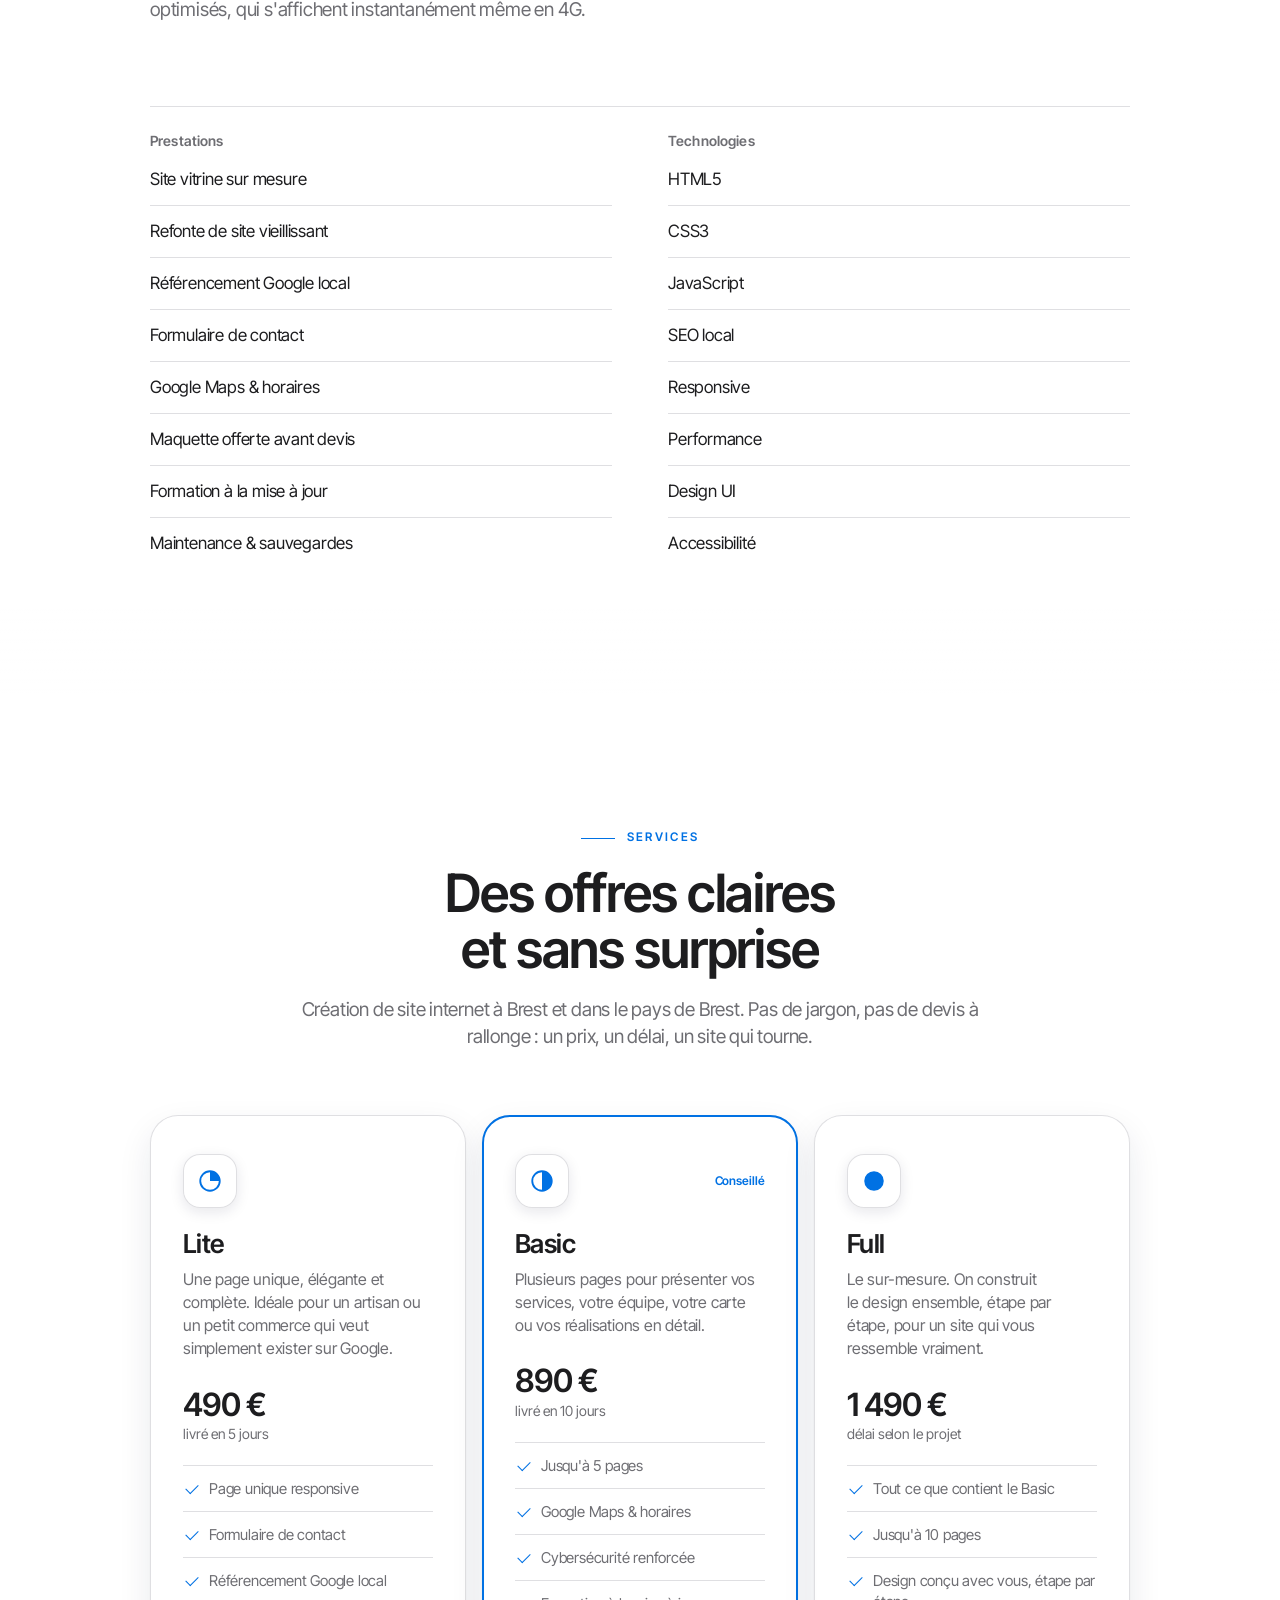
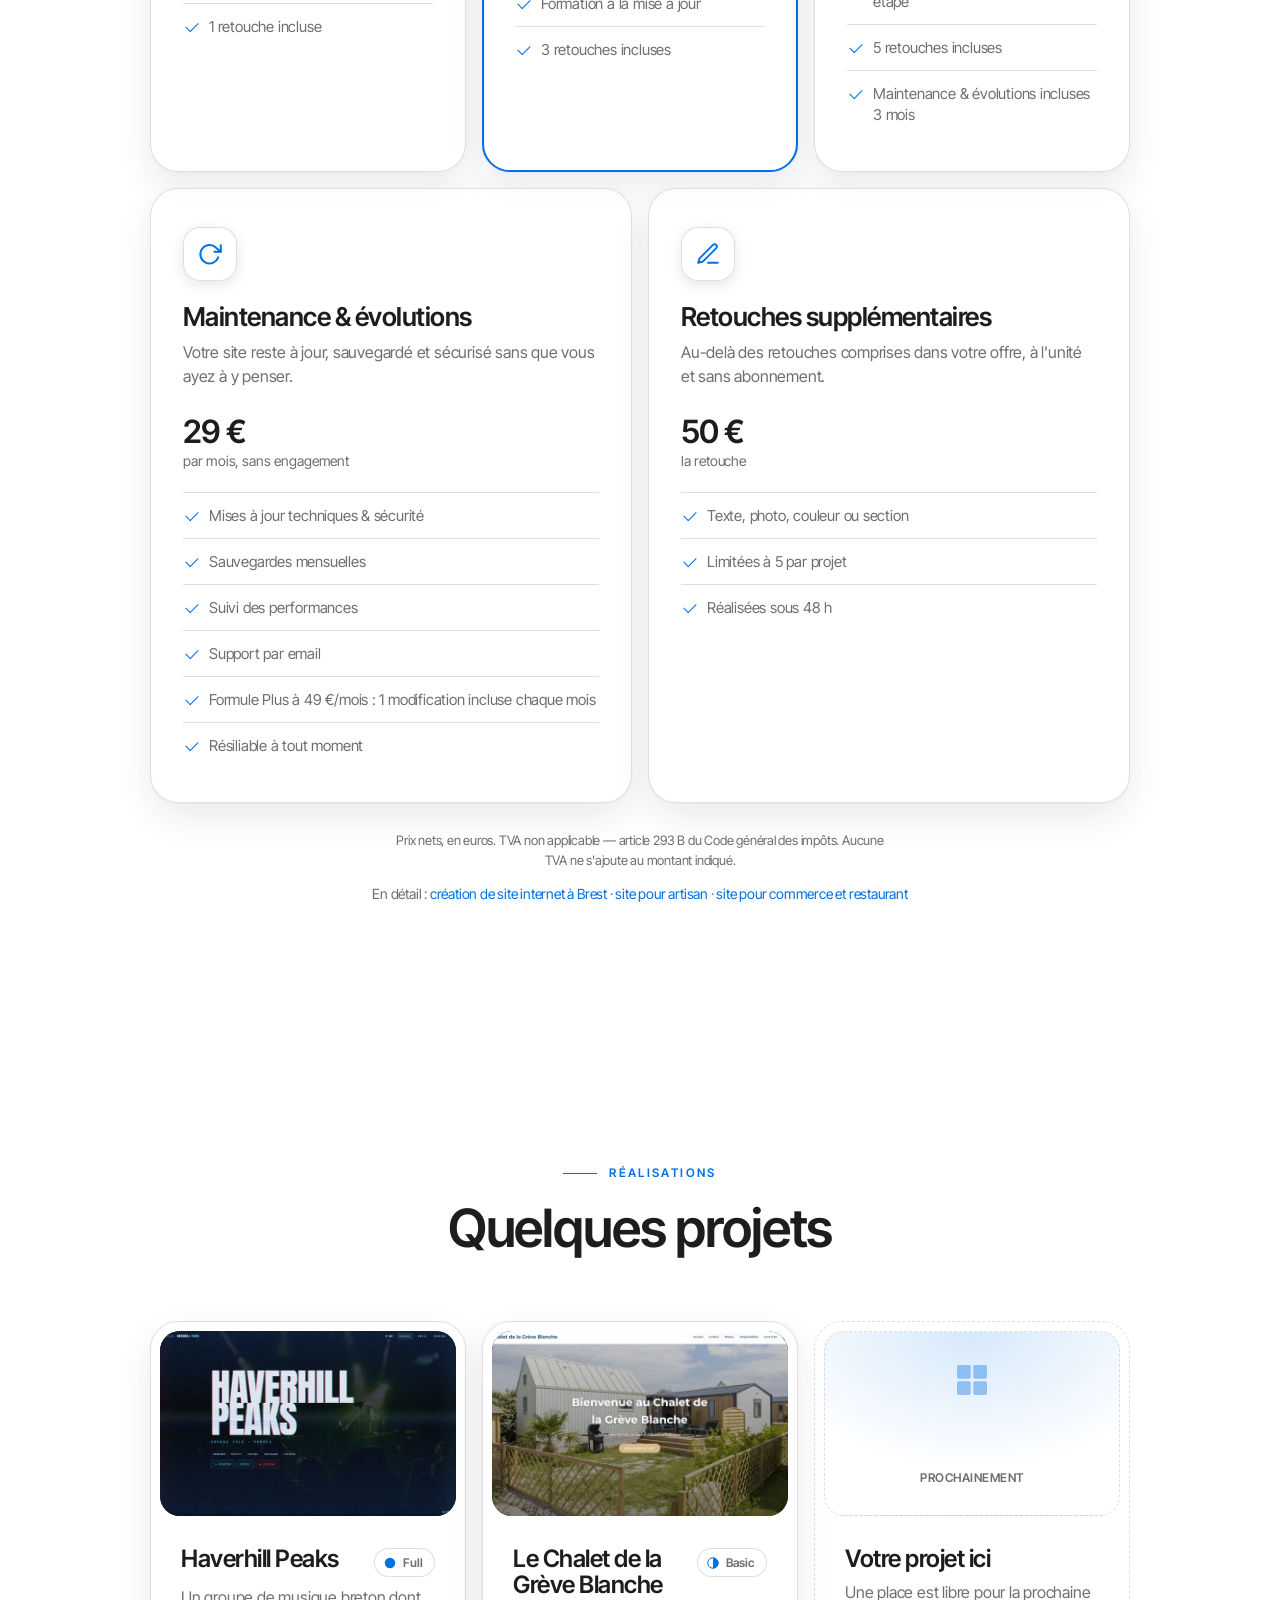
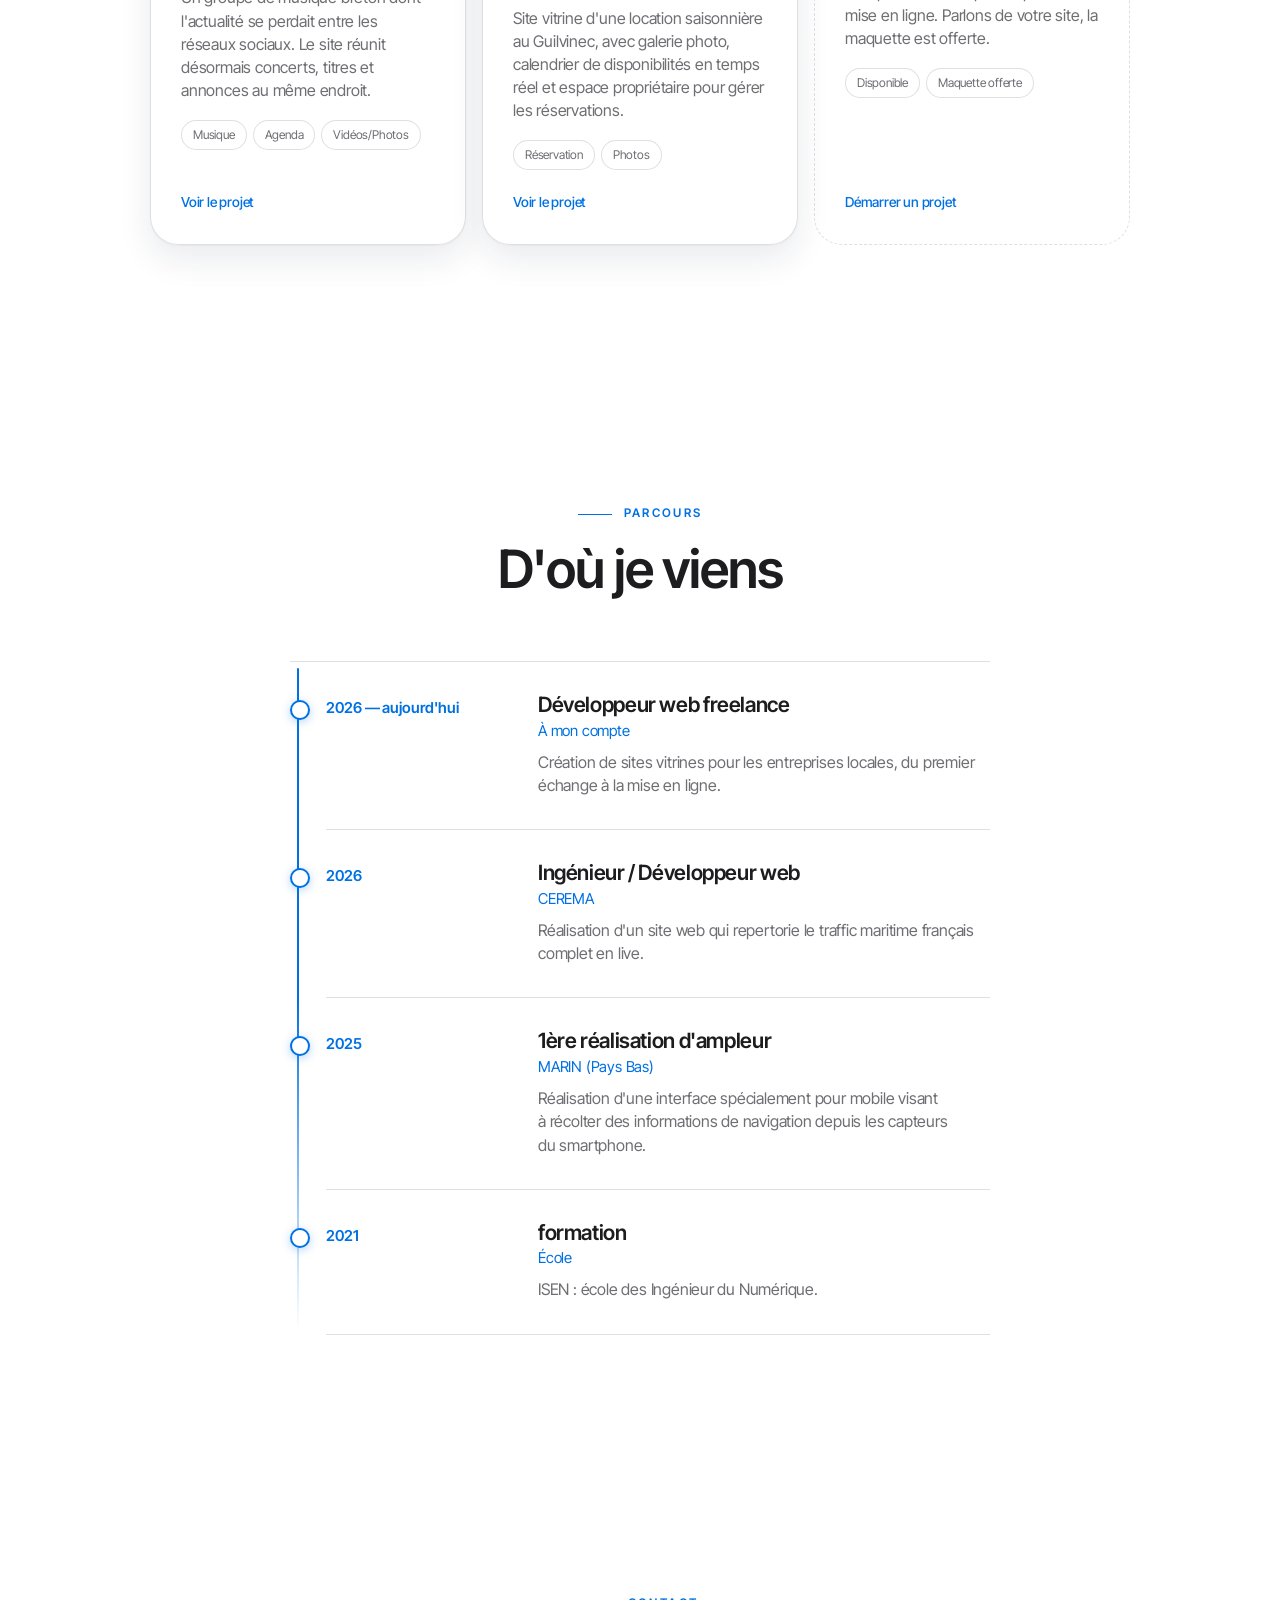
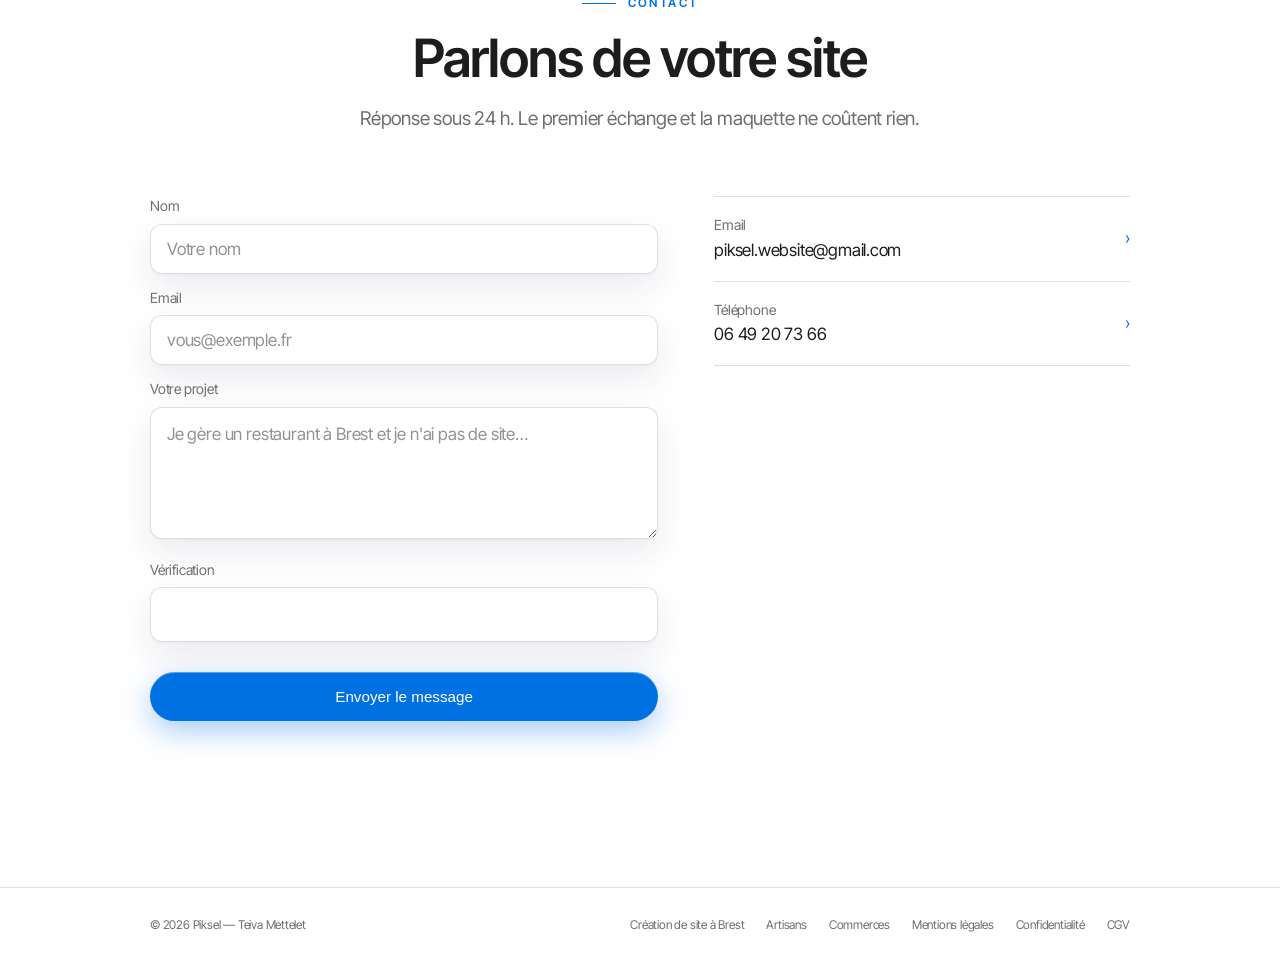
==== commit 8dd19084: "Update index.html" ====
--- a/index.html
+++ b/index.html
@@ -2853,7 +2853,7 @@
         t: "Full",
         d: "Le sur-mesure. On construit le design ensemble, étape par étape, pour un site qui vous ressemble vraiment.",
         p: "1 490 €",
-        u: "à partir de · délai selon le projet",
+        u: "délai selon le projet",
         l: ["Tout ce que contient le Basic", "Jusqu'à 10 pages", "Design conçu avec vous, étape par étape",
           "5 retouches incluses", "Maintenance & évolutions incluses 3 mois"
         ]
